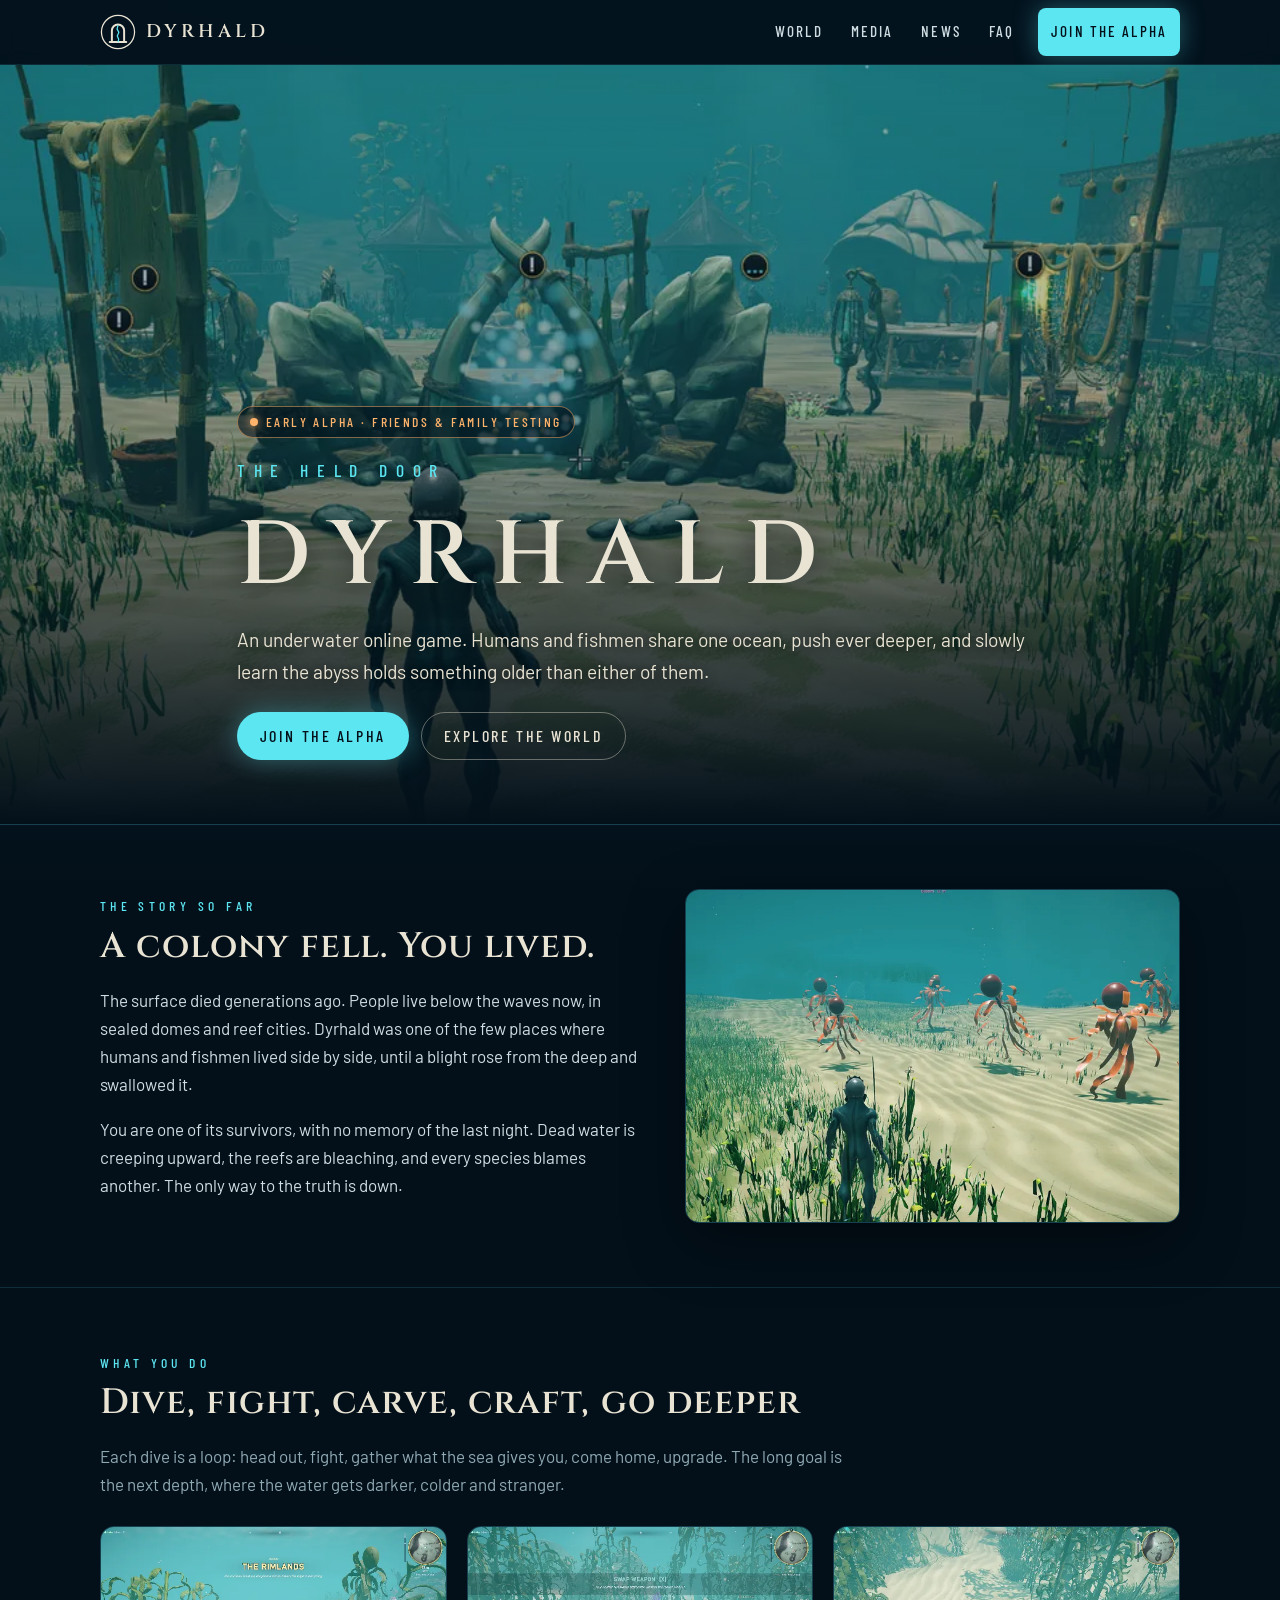
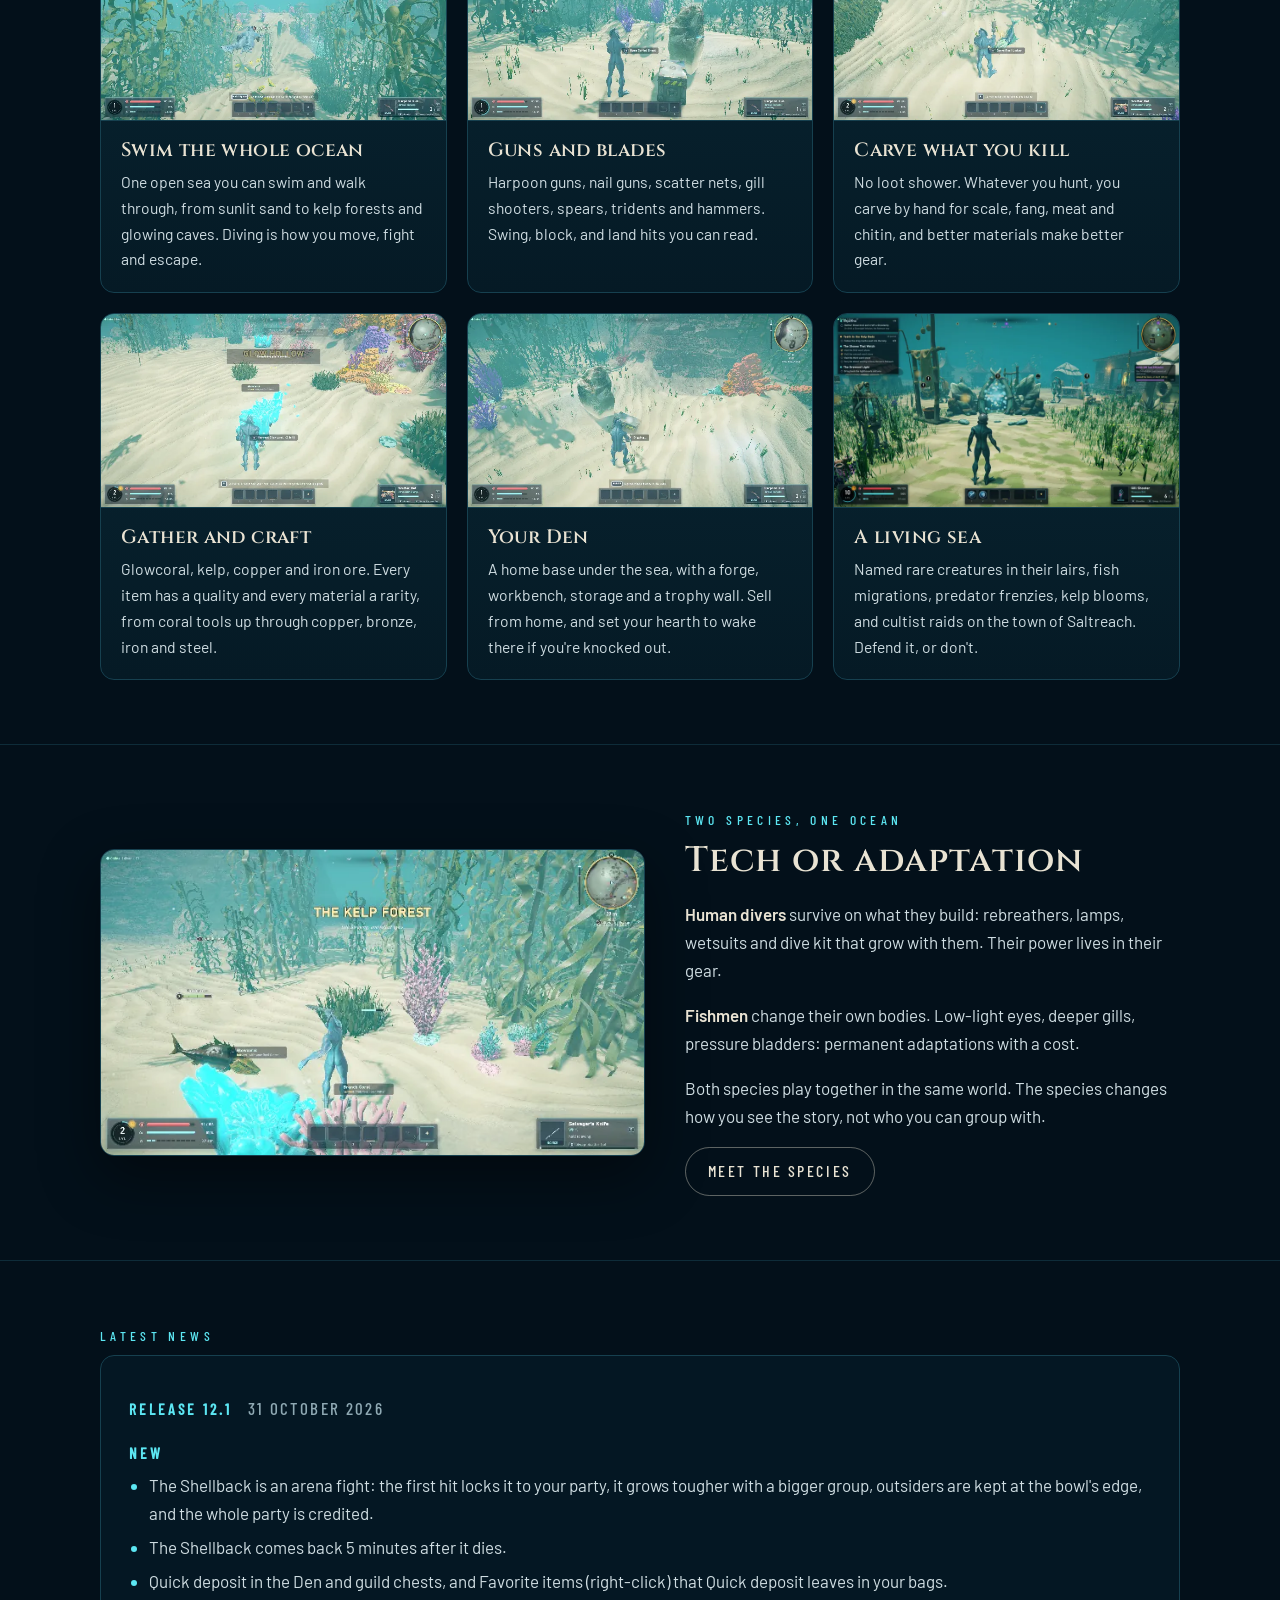
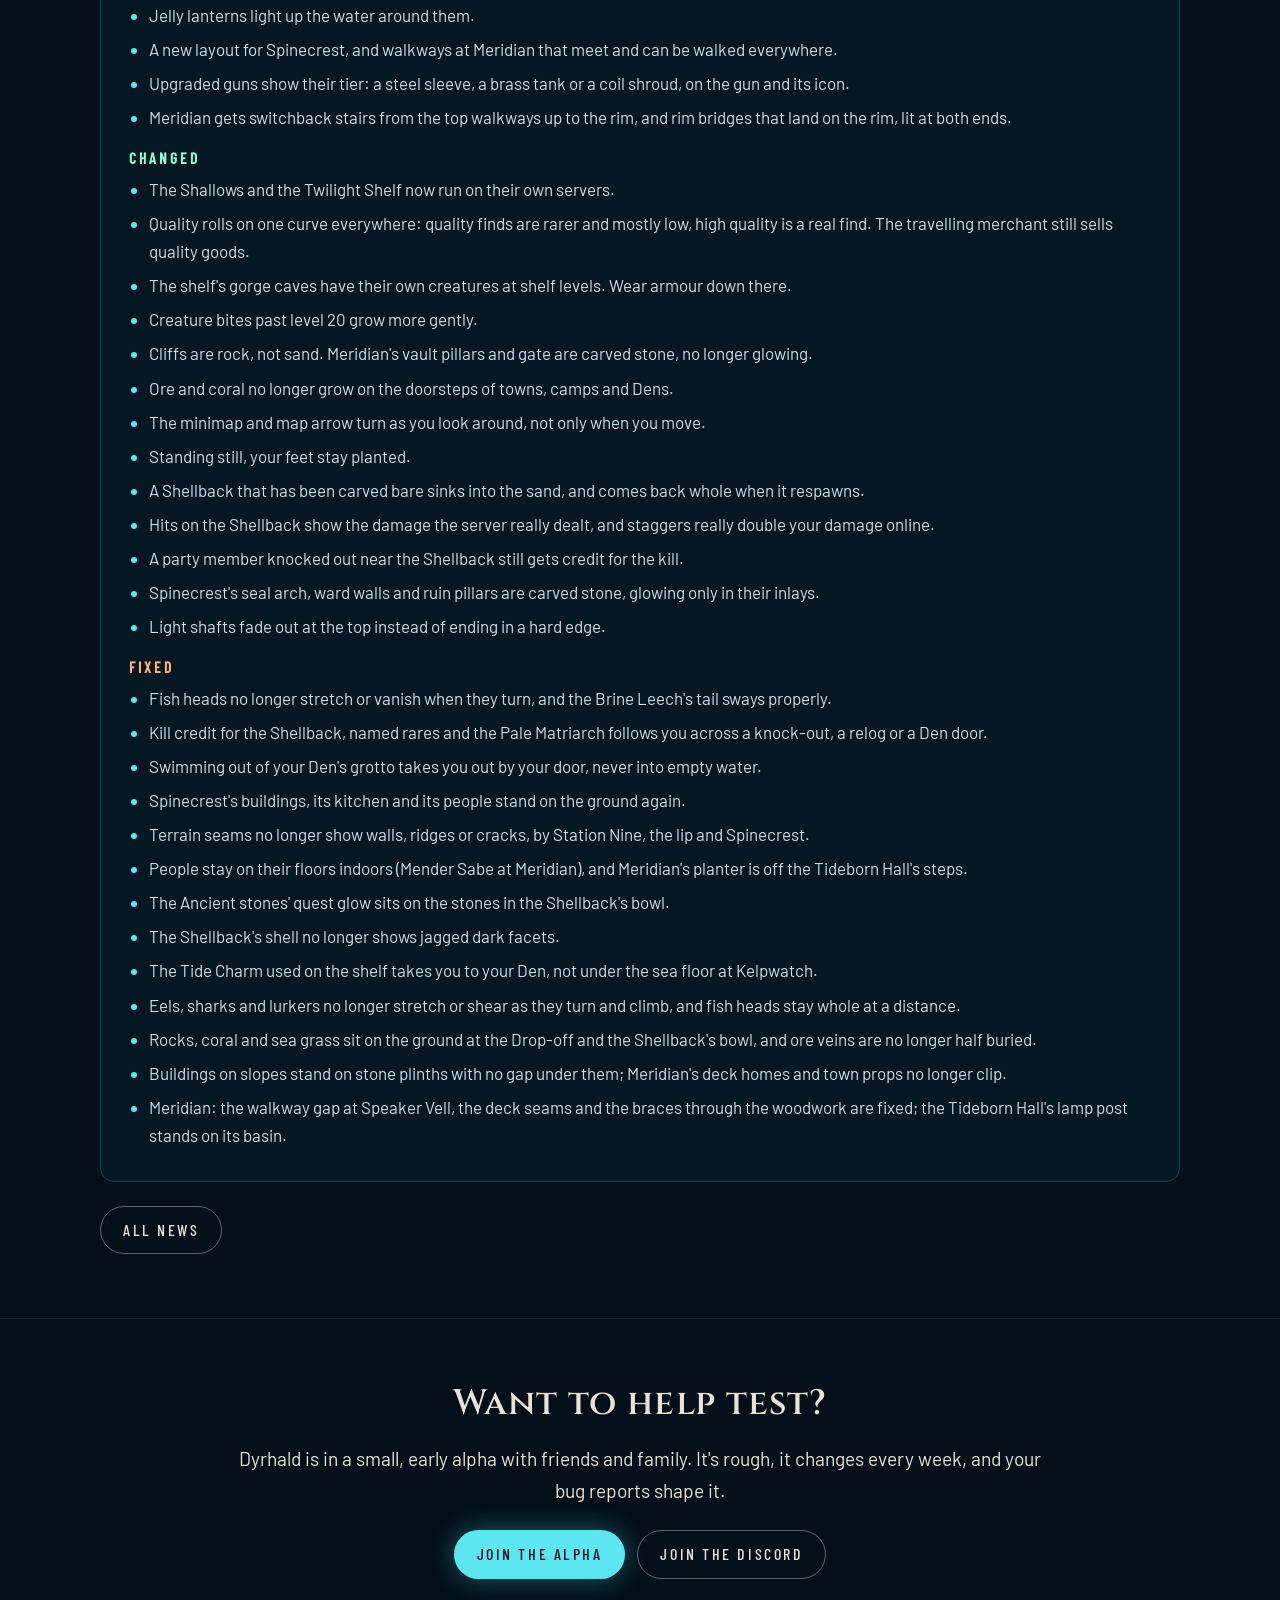
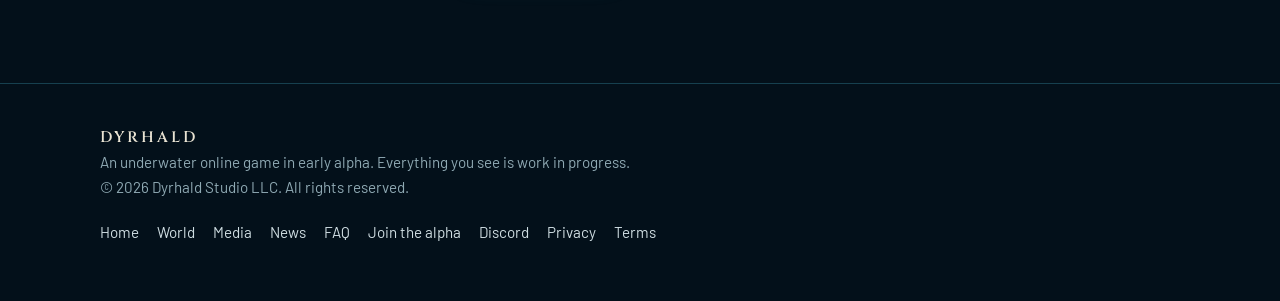
==== index.html @ 65774f7d "Website: Release 12.1 news" ====
<!doctype html>
<html lang="en">
<head>
<meta charset="utf-8">
<meta name="viewport" content="width=device-width, initial-scale=1">
<title>Dyrhald · An underwater online game</title>
<meta name="description" content="Dyrhald is an underwater online game where human divers and fishmen share one ocean and push ever deeper. Now in early alpha.">
<meta name="theme-color" content="#03101a">
<link rel="canonical" href="https://dyrhald.com/">
<meta property="og:url" content="https://dyrhald.com/">
<meta property="og:type" content="website">
<meta property="og:site_name" content="Dyrhald">
<meta name="twitter:card" content="summary_large_image">
<meta property="og:title" content="Dyrhald">
<meta property="og:description" content="Humans and fishmen share one ocean. Dive, fight, carve, craft, and go deeper. Early alpha.">
<meta property="og:image" content="https://dyrhald.com/img/og-image.jpg">
<link rel="icon" href="favicon.svg" type="image/svg+xml">
<link rel="stylesheet" href="css/style.css">
</head>
<body>
<!-- HEADER:START -->
<a class="skip" href="#main">Skip to content</a>
<header class="site-head">
  <div class="wrap">
    <a class="brand" href="index.html" aria-label="Dyrhald home">
      <svg viewBox="0 0 200 200" aria-hidden="true">
        <circle cx="100" cy="100" r="92" fill="none" stroke="#E9E3D3" stroke-width="7"/>
        <path d="M66 156 V92 A34 34 0 0 1 134 92 V156 Z" fill="none" stroke="#E9E3D3" stroke-width="11" stroke-linejoin="round"/>
        <line x1="54" y1="156" x2="146" y2="156" stroke="#E9E3D3" stroke-width="11" stroke-linecap="round"/>
        <polyline points="100,62 95,84 105,102 96,122 104,140 100,156" fill="none" stroke="#5CE6F2" stroke-width="7" stroke-linejoin="round"/>
      </svg>
      <span>DYRHALD</span>
    </a>
    <button class="nav-toggle" aria-controls="nav" aria-expanded="false" aria-label="Menu">
      <svg viewBox="0 0 24 24" fill="none" stroke="currentColor" stroke-width="2" stroke-linecap="round" aria-hidden="true"><path d="M4 7h16M4 12h16M4 17h16"/></svg>
    </button>
    <nav class="nav" id="nav" aria-label="Main">
      <a href="world.html">World</a>
      <a href="media.html">Media</a>
      <a href="news.html">News</a>
      <a href="faq.html">FAQ</a>
      <a class="btn" href="join.html">Join the alpha</a>
    </nav>
  </div>
</header>
<!-- HEADER:END -->

<main id="main">
  <div class="hero">
    <picture>
      <source media="(max-width: 700px)" srcset="img/hero-saltreach-sm.webp">
      <img src="img/hero-saltreach.webp" alt="A fishman diver stands before the glowing portal in the town of Saltreach">
    </picture>
    <div class="wrap">
      <div class="badge">Early alpha · friends &amp; family testing</div>
      <div class="tag">The held door</div>
      <h1>DYRHALD</h1>
      <p class="lead">An underwater online game. Humans and fishmen share one ocean, push ever deeper, and slowly learn the abyss holds something older than either of them.</p>
      <div class="btn-row">
        <a class="btn" href="join.html">Join the alpha</a>
        <a class="btn ghost" href="world.html">Explore the world</a>
      </div>
    </div>
  </div>

  <section>
    <div class="wrap split">
      <div>
        <p class="eyebrow">The story so far</p>
        <h2>A colony fell. You lived.</h2>
        <p>The surface died generations ago. People live below the waves now, in sealed domes and reef cities. Dyrhald was one of the few places where humans and fishmen lived side by side, until a blight rose from the deep and swallowed it.</p>
        <p>You are one of its survivors, with no memory of the last night. Dead water is creeping upward, the reefs are bleaching, and every species blames another. The only way to the truth is down.</p>
      </div>
      <div class="frame">
        <img src="img/bloom-clean-sm.webp" alt="A fishman watches a field of drifting kelp-bloom creatures on the sand" loading="lazy" width="800" height="538">
      </div>
    </div>
  </section>

  <section>
    <div class="wrap">
      <p class="eyebrow">What you do</p>
      <h2>Dive, fight, carve, craft, go deeper</h2>
      <p class="muted" style="max-width: 44em">Each dive is a loop: head out, fight, gather what the sea gives you, come home, upgrade. The long goal is the next depth, where the water gets darker, colder and stranger.</p>
      <div class="grid three" style="margin-top: 28px">
        <article class="card">
          <img src="img/hb-swim.webp" alt="Swimming through a kelp forest" loading="lazy" width="640" height="360">
          <div class="body"><h3>Swim the whole ocean</h3><p>One open sea you can swim and walk through, from sunlit sand to kelp forests and glowing caves. Diving is how you move, fight and escape.</p></div>
        </article>
        <article class="card">
          <img src="img/hb-gun.webp" alt="A diver with a harpoon gun near a salvage chest" loading="lazy" width="640" height="360">
          <div class="body"><h3>Guns and blades</h3><p>Harpoon guns, nail guns, scatter nets, gill shooters, spears, tridents and hammers. Swing, block, and land hits you can read.</p></div>
        </article>
        <article class="card">
          <img src="img/hb-carve.webp" alt="Carving a creature with a knife" loading="lazy" width="640" height="360">
          <div class="body"><h3>Carve what you kill</h3><p>No loot shower. Whatever you hunt, you carve by hand for scale, fang, meat and chitin, and better materials make better gear.</p></div>
        </article>
        <article class="card">
          <img src="img/hb-gather.webp" alt="Gathering glowing coral" loading="lazy" width="640" height="360">
          <div class="body"><h3>Gather and craft</h3><p>Glowcoral, kelp, copper and iron ore. Every item has a quality and every material a rarity, from coral tools up through copper, bronze, iron and steel.</p></div>
        </article>
        <article class="card">
          <img src="img/hb-dig.webp" alt="Digging for buried treasure" loading="lazy" width="640" height="360">
          <div class="body"><h3>Your Den</h3><p>A home base under the sea, with a forge, workbench, storage and a trophy wall. Sell from home, and set your hearth to wake there if you're knocked out.</p></div>
        </article>
        <article class="card">
          <img src="img/shot-saltreach-raid-sm.webp" alt="The town of Saltreach under raid, with quest markers" loading="lazy" width="800" height="450">
          <div class="body"><h3>A living sea</h3><p>Named rare creatures in their lairs, fish migrations, predator frenzies, kelp blooms, and cultist raids on the town of Saltreach. Defend it, or don't.</p></div>
        </article>
      </div>
    </div>
  </section>

  <section>
    <div class="wrap split flip">
      <div>
        <p class="eyebrow">Two species, one ocean</p>
        <h2>Tech or adaptation</h2>
        <p><strong style="color: var(--bone)">Human divers</strong> survive on what they build: rebreathers, lamps, wetsuits and dive kit that grow with them. Their power lives in their gear.</p>
        <p><strong style="color: var(--bone)">Fishmen</strong> change their own bodies. Low-light eyes, deeper gills, pressure bladders: permanent adaptations with a cost.</p>
        <p>Both species play together in the same world. The species changes how you see the story, not who you can group with.</p>
        <a class="btn ghost" href="world.html#species">Meet the species</a>
      </div>
      <div class="frame">
        <img src="img/hb-melee.webp" alt="A fishman with a knife among coral and a swimming eel" loading="lazy" width="640" height="360">
      </div>
    </div>
  </section>

  <section>
    <div class="wrap">
      <p class="eyebrow">Latest news</p>
      <!-- LATEST:START -->
<article class="release" id="release-12-1">
  <header><h3>Release 12.1</h3><time datetime="2026-10-31">31 October 2026</time></header>
  <h3 class="new">New</h3>
  <ul>
    <li>The Shellback is an arena fight: the first hit locks it to your party, it grows tougher with a bigger group, outsiders are kept at the bowl&#x27;s edge, and the whole party is credited.</li>
    <li>The Shellback comes back 5 minutes after it dies.</li>
    <li>Quick deposit in the Den and guild chests, and Favorite items (right-click) that Quick deposit leaves in your bags.</li>
    <li>Jelly lanterns light up the water around them.</li>
    <li>A new layout for Spinecrest, and walkways at Meridian that meet and can be walked everywhere.</li>
    <li>Upgraded guns show their tier: a steel sleeve, a brass tank or a coil shroud, on the gun and its icon.</li>
    <li>Meridian gets switchback stairs from the top walkways up to the rim, and rim bridges that land on the rim, lit at both ends.</li>
  </ul>
  <h3 class="changed">Changed</h3>
  <ul>
    <li>The Shallows and the Twilight Shelf now run on their own servers.</li>
    <li>Quality rolls on one curve everywhere: quality finds are rarer and mostly low, high quality is a real find. The travelling merchant still sells quality goods.</li>
    <li>The shelf&#x27;s gorge caves have their own creatures at shelf levels. Wear armour down there.</li>
    <li>Creature bites past level 20 grow more gently.</li>
    <li>Cliffs are rock, not sand. Meridian&#x27;s vault pillars and gate are carved stone, no longer glowing.</li>
    <li>Ore and coral no longer grow on the doorsteps of towns, camps and Dens.</li>
    <li>The minimap and map arrow turn as you look around, not only when you move.</li>
    <li>Standing still, your feet stay planted.</li>
    <li>A Shellback that has been carved bare sinks into the sand, and comes back whole when it respawns.</li>
    <li>Hits on the Shellback show the damage the server really dealt, and staggers really double your damage online.</li>
    <li>A party member knocked out near the Shellback still gets credit for the kill.</li>
    <li>Spinecrest&#x27;s seal arch, ward walls and ruin pillars are carved stone, glowing only in their inlays.</li>
    <li>Light shafts fade out at the top instead of ending in a hard edge.</li>
  </ul>
  <h3 class="fixed">Fixed</h3>
  <ul>
    <li>Fish heads no longer stretch or vanish when they turn, and the Brine Leech&#x27;s tail sways properly.</li>
    <li>Kill credit for the Shellback, named rares and the Pale Matriarch follows you across a knock-out, a relog or a Den door.</li>
    <li>Swimming out of your Den&#x27;s grotto takes you out by your door, never into empty water.</li>
    <li>Spinecrest&#x27;s buildings, its kitchen and its people stand on the ground again.</li>
    <li>Terrain seams no longer show walls, ridges or cracks, by Station Nine, the lip and Spinecrest.</li>
    <li>People stay on their floors indoors (Mender Sabe at Meridian), and Meridian&#x27;s planter is off the Tideborn Hall&#x27;s steps.</li>
    <li>The Ancient stones&#x27; quest glow sits on the stones in the Shellback&#x27;s bowl.</li>
    <li>The Shellback&#x27;s shell no longer shows jagged dark facets.</li>
    <li>The Tide Charm used on the shelf takes you to your Den, not under the sea floor at Kelpwatch.</li>
    <li>Eels, sharks and lurkers no longer stretch or shear as they turn and climb, and fish heads stay whole at a distance.</li>
    <li>Rocks, coral and sea grass sit on the ground at the Drop-off and the Shellback&#x27;s bowl, and ore veins are no longer half buried.</li>
    <li>Buildings on slopes stand on stone plinths with no gap under them; Meridian&#x27;s deck homes and town props no longer clip.</li>
    <li>Meridian: the walkway gap at Speaker Vell, the deck seams and the braces through the woodwork are fixed; the Tideborn Hall&#x27;s lamp post stands on its basin.</li>
  </ul>
</article>
<!-- LATEST:END -->
      <a class="btn ghost" href="news.html">All news</a>
    </div>
  </section>

  <section>
    <div class="wrap" style="text-align: center">
      <h2>Want to help test?</h2>
      <p class="lead" style="margin: 0 auto 8px">Dyrhald is in a small, early alpha with friends and family. It's rough, it changes every week, and your bug reports shape it.</p>
      <div class="btn-row" style="justify-content: center">
        <a class="btn" href="join.html">Join the alpha</a>
        <a class="btn ghost" data-link="discord" data-soon="Discord coming soon" href="https://discord.gg/HhMNbjZHPn" target="_blank" rel="noopener">Join the Discord</a>
      </div>
    </div>
  </section>
</main>

<!-- FOOTER:START -->
<footer class="site-foot">
  <div class="wrap">
    <div>
      <strong style="font-family: var(--display); letter-spacing: 0.2em; color: var(--bone)">DYRHALD</strong><br>
      An underwater online game in early alpha. Everything you see is work in progress.<br>
      &copy; 2026 Dyrhald Studio LLC. All rights reserved.
    </div>
    <nav aria-label="Footer">
      <a href="index.html">Home</a>
      <a href="world.html">World</a>
      <a href="media.html">Media</a>
      <a href="news.html">News</a>
      <a href="faq.html">FAQ</a>
      <a href="join.html">Join the alpha</a>
      <a data-link="discord" href="https://discord.gg/HhMNbjZHPn" target="_blank" rel="noopener">Discord</a>
      <a href="privacy.html">Privacy</a>
      <a href="privacy.html#terms">Terms</a>
    </nav>
  </div>
</footer>
<script src="js/site.js"></script>
<!-- FOOTER:END -->
</body>
</html>
---- css/style.css ----
/* Dyrhald website - one stylesheet for every page. */

/* Fonts, served from this site (fonts/), not from Google: Barlow, Barlow Condensed and Cinzel, SIL Open Font License (fonts/OFL-*.txt). */
/* Barlow 400, latin-ext */
@font-face {
  font-family: 'Barlow';
  font-style: normal;
  font-weight: 400;
  font-display: swap;
  src: url(../fonts/barlow-400-latin-ext.woff2) format('woff2');
  unicode-range: U+0100-02BA, U+02BD-02C5, U+02C7-02CC, U+02CE-02D7, U+02DD-02FF, U+0304, U+0308, U+0329, U+1D00-1DBF, U+1E00-1E9F, U+1EF2-1EFF, U+2020, U+20A0-20AB, U+20AD-20C4, U+2113, U+2C60-2C7F, U+A720-A7FF;
}
/* Barlow 400, latin */
@font-face {
  font-family: 'Barlow';
  font-style: normal;
  font-weight: 400;
  font-display: swap;
  src: url(../fonts/barlow-400-latin.woff2) format('woff2');
  unicode-range: U+0000-00FF, U+0131, U+0152-0153, U+02BB-02BC, U+02C6, U+02DA, U+02DC, U+0304, U+0308, U+0329, U+2000-206F, U+20AC, U+2122, U+2191, U+2193, U+2212, U+2215, U+FEFF, U+FFFD;
}
/* Barlow 600, latin-ext */
@font-face {
  font-family: 'Barlow';
  font-style: normal;
  font-weight: 600;
  font-display: swap;
  src: url(../fonts/barlow-600-latin-ext.woff2) format('woff2');
  unicode-range: U+0100-02BA, U+02BD-02C5, U+02C7-02CC, U+02CE-02D7, U+02DD-02FF, U+0304, U+0308, U+0329, U+1D00-1DBF, U+1E00-1E9F, U+1EF2-1EFF, U+2020, U+20A0-20AB, U+20AD-20C4, U+2113, U+2C60-2C7F, U+A720-A7FF;
}
/* Barlow 600, latin */
@font-face {
  font-family: 'Barlow';
  font-style: normal;
  font-weight: 600;
  font-display: swap;
  src: url(../fonts/barlow-600-latin.woff2) format('woff2');
  unicode-range: U+0000-00FF, U+0131, U+0152-0153, U+02BB-02BC, U+02C6, U+02DA, U+02DC, U+0304, U+0308, U+0329, U+2000-206F, U+20AC, U+2122, U+2191, U+2193, U+2212, U+2215, U+FEFF, U+FFFD;
}
/* Barlow Condensed 500, latin-ext */
@font-face {
  font-family: 'Barlow Condensed';
  font-style: normal;
  font-weight: 500;
  font-display: swap;
  src: url(../fonts/barlow-condensed-500-latin-ext.woff2) format('woff2');
  unicode-range: U+0100-02BA, U+02BD-02C5, U+02C7-02CC, U+02CE-02D7, U+02DD-02FF, U+0304, U+0308, U+0329, U+1D00-1DBF, U+1E00-1E9F, U+1EF2-1EFF, U+2020, U+20A0-20AB, U+20AD-20C4, U+2113, U+2C60-2C7F, U+A720-A7FF;
}
/* Barlow Condensed 500, latin */
@font-face {
  font-family: 'Barlow Condensed';
  font-style: normal;
  font-weight: 500;
  font-display: swap;
  src: url(../fonts/barlow-condensed-500-latin.woff2) format('woff2');
  unicode-range: U+0000-00FF, U+0131, U+0152-0153, U+02BB-02BC, U+02C6, U+02DA, U+02DC, U+0304, U+0308, U+0329, U+2000-206F, U+20AC, U+2122, U+2191, U+2193, U+2212, U+2215, U+FEFF, U+FFFD;
}
/* Cinzel 500, latin-ext */
@font-face {
  font-family: 'Cinzel';
  font-style: normal;
  font-weight: 500;
  font-display: swap;
  src: url(../fonts/cinzel-500-latin-ext.woff2) format('woff2');
  unicode-range: U+0100-02BA, U+02BD-02C5, U+02C7-02CC, U+02CE-02D7, U+02DD-02FF, U+0304, U+0308, U+0329, U+1D00-1DBF, U+1E00-1E9F, U+1EF2-1EFF, U+2020, U+20A0-20AB, U+20AD-20C4, U+2113, U+2C60-2C7F, U+A720-A7FF;
}
/* Cinzel 500, latin */
@font-face {
  font-family: 'Cinzel';
  font-style: normal;
  font-weight: 500;
  font-display: swap;
  src: url(../fonts/cinzel-500-latin.woff2) format('woff2');
  unicode-range: U+0000-00FF, U+0131, U+0152-0153, U+02BB-02BC, U+02C6, U+02DA, U+02DC, U+0304, U+0308, U+0329, U+2000-206F, U+20AC, U+2122, U+2191, U+2193, U+2212, U+2215, U+FEFF, U+FFFD;
}
/* Cinzel 600, latin-ext */
@font-face {
  font-family: 'Cinzel';
  font-style: normal;
  font-weight: 600;
  font-display: swap;
  src: url(../fonts/cinzel-500-latin-ext.woff2) format('woff2');
  unicode-range: U+0100-02BA, U+02BD-02C5, U+02C7-02CC, U+02CE-02D7, U+02DD-02FF, U+0304, U+0308, U+0329, U+1D00-1DBF, U+1E00-1E9F, U+1EF2-1EFF, U+2020, U+20A0-20AB, U+20AD-20C4, U+2113, U+2C60-2C7F, U+A720-A7FF;
}
/* Cinzel 600, latin */
@font-face {
  font-family: 'Cinzel';
  font-style: normal;
  font-weight: 600;
  font-display: swap;
  src: url(../fonts/cinzel-500-latin.woff2) format('woff2');
  unicode-range: U+0000-00FF, U+0131, U+0152-0153, U+02BB-02BC, U+02C6, U+02DA, U+02DC, U+0304, U+0308, U+0329, U+2000-206F, U+20AC, U+2122, U+2191, U+2193, U+2212, U+2215, U+FEFF, U+FFFD;
}
:root {
  --abyss: #03101a;
  --deep: #061c28;
  --shelf: #0a2a38;
  --line: #16404f;
  --glow: #5ce6f2;
  --bio: #8dffcf;
  --ember: #ffb36b;
  --bone: #e9e3d3;
  --text: #cfdde2;
  --muted: #8fa9b3;
  --radius: 14px;
  --wrap: 1120px;
  --display: "Cinzel", "Times New Roman", serif;
  --label: "Barlow Condensed", "Arial Narrow", sans-serif;
  --body: "Barlow", "Segoe UI", system-ui, sans-serif;
}

* { box-sizing: border-box; }
html { scroll-behavior: smooth; }
body {
  margin: 0;
  background: var(--abyss);
  background-image:
    radial-gradient(1200px 600px at 50% -200px, rgba(92, 230, 242, 0.10), transparent 70%),
    linear-gradient(180deg, #072533 0, var(--abyss) 900px);
  background-repeat: no-repeat;
  color: var(--text);
  font: 17px/1.65 var(--body);
  -webkit-font-smoothing: antialiased;
}
img { max-width: 100%; height: auto; display: block; }
a { color: var(--glow); text-underline-offset: 3px; }
a:hover { color: var(--bone); }
h1, h2, h3 { font-family: var(--display); color: var(--bone); font-weight: 600; line-height: 1.2; margin: 0 0 0.5em; }
h1 { font-size: clamp(2rem, 5vw, 3.4rem); letter-spacing: 0.04em; }
h2 { font-size: clamp(1.5rem, 3.2vw, 2.2rem); letter-spacing: 0.03em; }
h3 { font-size: 1.2rem; letter-spacing: 0.02em; }
p { margin: 0 0 1em; }
.wrap { max-width: var(--wrap); margin: 0 auto; padding: 0 20px; }
.eyebrow {
  font-family: var(--label); text-transform: uppercase; letter-spacing: 0.32em;
  font-size: 0.85rem; color: var(--glow); margin: 0 0 0.6em;
}
code { font-family: Consolas, "Courier New", monospace; font-size: 0.92em; color: var(--bone); background: rgba(92, 230, 242, 0.1); padding: 1px 6px; border-radius: 5px; }
.lead { font-size: 1.2rem; color: var(--bone); max-width: 42em; }
.muted { color: var(--muted); }
.skip { position: absolute; left: -999px; }
.skip:focus { left: 12px; top: 12px; z-index: 99; background: var(--bone); color: var(--abyss); padding: 8px 12px; }

/* Header and nav */
.site-head {
  position: sticky; top: 0; z-index: 50;
  background: rgba(3, 16, 26, 0.86);
  backdrop-filter: blur(10px); -webkit-backdrop-filter: blur(10px);
  border-bottom: 1px solid rgba(92, 230, 242, 0.12);
}
.site-head .wrap { display: flex; align-items: center; gap: 20px; min-height: 64px; }
.brand { display: flex; align-items: center; gap: 10px; text-decoration: none; color: var(--bone); }
.brand svg { width: 36px; height: 36px; flex: none; }
.brand span { font-family: var(--display); font-weight: 600; letter-spacing: 0.22em; font-size: 1.15rem; }
.nav { margin-left: auto; display: flex; align-items: center; gap: 4px; }
.nav a {
  font-family: var(--label); text-transform: uppercase; letter-spacing: 0.14em; font-size: 0.95rem;
  color: var(--text); text-decoration: none; padding: 10px 12px; border-radius: 8px;
}
.nav a:hover, .nav a[aria-current="page"] { color: var(--glow); }
.nav a.btn { margin-left: 8px; color: var(--abyss); }
.nav-toggle {
  display: none; margin-left: auto; background: none; border: 1px solid var(--line); color: var(--bone);
  width: 44px; height: 44px; border-radius: 10px; cursor: pointer;
}
.nav-toggle svg { width: 22px; height: 22px; }
@media (max-width: 820px) {
  .nav-toggle { display: inline-flex; align-items: center; justify-content: center; }
  .nav {
    display: none; position: absolute; left: 0; right: 0; top: 64px; flex-direction: column; align-items: stretch;
    background: var(--abyss); border-bottom: 1px solid var(--line); padding: 8px 20px 18px;
  }
  .nav.open { display: flex; }
  .nav a { padding: 12px 4px; font-size: 1.05rem; }
  .nav a.btn { margin: 8px 0 0; text-align: center; }
}

/* Buttons */
.btn {
  display: inline-flex; align-items: center; justify-content: center; gap: 8px;
  min-height: 46px; padding: 10px 22px; border-radius: 999px; border: 1px solid transparent;
  font-family: var(--label); font-weight: 500; text-transform: uppercase; letter-spacing: 0.16em; font-size: 1rem;
  text-decoration: none; cursor: pointer;
  background: var(--glow); color: var(--abyss);
  box-shadow: 0 0 24px rgba(92, 230, 242, 0.35);
}
.btn:hover { background: var(--bone); color: var(--abyss); }
.btn.ghost { background: transparent; color: var(--bone); border-color: rgba(233, 227, 211, 0.4); box-shadow: none; }
.btn.ghost:hover { border-color: var(--glow); color: var(--glow); }
.btn.disabled { background: var(--shelf); color: var(--muted); box-shadow: none; cursor: default; border-color: var(--line); }
.btn-row { display: flex; flex-wrap: wrap; gap: 12px; margin-top: 24px; }

/* Hero */
.hero {
  position: relative; min-height: min(88vh, 760px); display: flex; align-items: flex-end;
  overflow: hidden; border-bottom: 1px solid var(--line);
}
.hero picture, .hero picture img { position: absolute; inset: 0; width: 100%; height: 100%; object-fit: cover; }
.hero::after {
  content: ""; position: absolute; inset: 0;
  background: linear-gradient(180deg, rgba(3, 16, 26, 0.15) 0%, rgba(3, 16, 26, 0.35) 45%, var(--abyss) 100%);
}
.hero .wrap { position: relative; z-index: 1; padding-bottom: 64px; padding-top: 120px; }
.hero h1 { font-size: clamp(2.6rem, 9vw, 5.6rem); letter-spacing: 0.22em; margin-bottom: 0.15em; text-shadow: 0 2px 30px rgba(0, 0, 0, 0.6); }
.hero .tag {
  font-family: var(--label); text-transform: uppercase; letter-spacing: 0.5em; color: var(--glow);
  font-size: clamp(0.85rem, 2.2vw, 1.1rem); margin-bottom: 18px;
}
.hero .lead { text-shadow: 0 1px 12px rgba(0, 0, 0, 0.7); }
.page-hero { padding: 72px 0 36px; }
.page-hero .lead { color: var(--text); }

/* Alpha badge */
.badge {
  display: inline-flex; align-items: center; gap: 8px; font-family: var(--label); text-transform: uppercase;
  letter-spacing: 0.18em; font-size: 0.85rem; color: var(--ember);
  border: 1px solid rgba(255, 179, 107, 0.5); border-radius: 999px; padding: 4px 12px; margin-bottom: 18px;
  background: rgba(3, 16, 26, 0.6);
}
.badge::before { content: ""; width: 8px; height: 8px; border-radius: 50%; background: var(--ember); box-shadow: 0 0 10px var(--ember); }

/* Sections and grids */
section { padding: 64px 0; }
section + section { border-top: 1px solid rgba(22, 64, 79, 0.6); }
.grid { display: grid; gap: 20px; }
.grid.two { grid-template-columns: repeat(auto-fit, minmax(300px, 1fr)); }
.grid.three { grid-template-columns: repeat(auto-fit, minmax(260px, 1fr)); }
.grid.four { grid-template-columns: repeat(auto-fit, minmax(200px, 1fr)); }
.card {
  background: linear-gradient(180deg, rgba(10, 42, 56, 0.85), rgba(6, 28, 40, 0.85));
  border: 1px solid var(--line); border-radius: var(--radius); overflow: hidden;
}
.card .body { padding: 18px 20px 20px; }
.card h3 { margin-bottom: 0.35em; }
.card p { margin: 0; color: var(--text); font-size: 0.98rem; }
.card img { width: 100%; aspect-ratio: 16 / 9; object-fit: cover; border-bottom: 1px solid var(--line); }
.card.crit img { aspect-ratio: 4 / 3; }
.card .placeholder {
  aspect-ratio: 16 / 9; display: grid; place-items: center; border-bottom: 1px solid var(--line); padding: 20px; text-align: center;
  background: radial-gradient(circle at 50% 60%, rgba(92, 230, 242, 0.18), transparent 60%), var(--deep);
  font-family: var(--label); text-transform: uppercase; letter-spacing: 0.18em; color: var(--muted);
}
.split { display: grid; grid-template-columns: 1.1fr 1fr; gap: 40px; align-items: center; }
.split.flip > :first-child { order: 2; }
@media (max-width: 820px) { .split { grid-template-columns: 1fr; gap: 24px; } .split.flip > :first-child { order: 0; } }
.frame { border-radius: var(--radius); overflow: hidden; border: 1px solid var(--line); box-shadow: 0 20px 60px rgba(0, 0, 0, 0.45); }
.glowline { height: 1px; background: linear-gradient(90deg, transparent, var(--glow), transparent); opacity: 0.5; margin: 0; border: 0; }

/* Depth bands */
.depths { display: grid; gap: 10px; counter-reset: band; }
.band {
  display: grid; grid-template-columns: 150px 1fr; gap: 18px; align-items: baseline;
  padding: 16px 20px; border-radius: 12px; border: 1px solid var(--line);
}
.band b { font-family: var(--label); letter-spacing: 0.14em; text-transform: uppercase; color: var(--glow); font-weight: 500; }
.band small { display: block; color: var(--muted); font-family: var(--label); letter-spacing: 0.1em; }
.band:nth-child(1) { background: rgba(28, 110, 128, 0.35); }
.band:nth-child(2) { background: rgba(16, 72, 92, 0.4); }
.band:nth-child(3) { background: rgba(9, 44, 62, 0.5); }
.band:nth-child(4) { background: rgba(5, 26, 40, 0.6); }
.band:nth-child(5) { background: rgba(3, 14, 24, 0.8); }
.band:nth-child(6) { background: #01070c; border-style: dashed; }
.band .here { color: var(--ember); font-family: var(--label); letter-spacing: 0.12em; text-transform: uppercase; font-size: 0.85rem; margin-left: 6px; }
@media (max-width: 560px) { .band { grid-template-columns: 1fr; gap: 4px; } }

/* Species compare table */
.compare { width: 100%; border-collapse: collapse; font-size: 0.98rem; }
.compare th, .compare td { padding: 12px 14px; border-bottom: 1px solid var(--line); text-align: left; vertical-align: top; }
.compare th { font-family: var(--label); text-transform: uppercase; letter-spacing: 0.14em; color: var(--glow); font-weight: 500; }
.table-box { overflow-x: auto; border: 1px solid var(--line); border-radius: var(--radius); background: rgba(6, 28, 40, 0.6); }

/* Media gallery */
.gallery { display: grid; gap: 14px; grid-template-columns: repeat(auto-fill, minmax(280px, 1fr)); }
.gallery a { display: block; border-radius: 12px; overflow: hidden; border: 1px solid var(--line); position: relative; }
.gallery img { width: 100%; aspect-ratio: 16 / 9; object-fit: cover; transition: transform 0.4s ease; }
.gallery a:hover img { transform: scale(1.04); }
.gallery figcaption {
  position: absolute; left: 0; right: 0; bottom: 0; padding: 22px 12px 8px; font-size: 0.9rem; color: var(--bone);
  background: linear-gradient(180deg, transparent, rgba(3, 16, 26, 0.9));
}
.lightbox {
  position: fixed; inset: 0; z-index: 100; background: rgba(1, 6, 10, 0.94); display: none;
  align-items: center; justify-content: center; padding: 20px; flex-direction: column; gap: 12px;
}
.lightbox.open { display: flex; }
.lightbox img { max-height: 82vh; border-radius: 10px; }
.lightbox p { color: var(--bone); margin: 0; text-align: center; }
.lightbox button {
  position: absolute; top: 14px; right: 14px; width: 46px; height: 46px; border-radius: 50%;
  border: 1px solid var(--line); background: var(--deep); color: var(--bone); font-size: 1.4rem; cursor: pointer;
}

/* News */
.release { border: 1px solid var(--line); border-radius: var(--radius); background: rgba(6, 28, 40, 0.7); padding: 26px 28px; margin-bottom: 24px; }
.release header { display: flex; flex-wrap: wrap; align-items: baseline; gap: 6px 16px; margin-bottom: 8px; }
.release h2 { margin: 0; }
.release time { font-family: var(--label); letter-spacing: 0.14em; text-transform: uppercase; color: var(--muted); }
.release h3 { font-family: var(--label); text-transform: uppercase; letter-spacing: 0.2em; font-size: 0.95rem; color: var(--glow); margin: 18px 0 8px; }
.release h3.changed { color: var(--bio); }
.release h3.fixed { color: var(--ember); }
.release ul { margin: 0; padding-left: 1.2em; }
.release li { margin: 0 0 6px; }
.release li::marker { color: var(--glow); }
@media (max-width: 560px) { .release { padding: 20px 18px; } }

/* Privacy and terms */
.legal h2 { margin-top: 40px; }
.legal h3 { margin: 24px 0 6px; font-size: 1.1rem; }
.legal li { margin-bottom: 6px; }
mark { background: rgba(255, 179, 107, 0.22); color: var(--bone); padding: 0 4px; border-radius: 4px; }

/* FAQ */
.faq details { border: 1px solid var(--line); border-radius: 12px; background: rgba(6, 28, 40, 0.7); margin-bottom: 12px; }
.faq summary {
  cursor: pointer; padding: 16px 20px; font-weight: 600; color: var(--bone); list-style: none;
  display: flex; justify-content: space-between; gap: 16px; min-height: 44px;
}
.faq summary::-webkit-details-marker { display: none; }
.faq summary::after { content: "+"; color: var(--glow); font-size: 1.3rem; line-height: 1; }
.faq details[open] summary::after { content: "\2212"; }
.faq details > div { padding: 0 20px 16px; }

/* Steps on the join page */
.steps { counter-reset: step; display: grid; gap: 14px; padding: 0; list-style: none; }
.steps li {
  counter-increment: step; position: relative; padding: 18px 20px 18px 70px;
  border: 1px solid var(--line); border-radius: 12px; background: rgba(6, 28, 40, 0.7);
}
.steps li::before {
  content: counter(step); position: absolute; left: 18px; top: 16px; width: 36px; height: 36px; border-radius: 50%;
  display: grid; place-items: center; font-family: var(--display); color: var(--abyss); background: var(--glow);
  box-shadow: 0 0 16px rgba(92, 230, 242, 0.5);
}
.steps .shot { width: 100%; margin-top: 12px; border-radius: 10px; border: 1px solid var(--line); }
.note {
  border: 1px solid rgba(255, 179, 107, 0.45); background: rgba(255, 179, 107, 0.07); border-radius: 12px;
  padding: 16px 20px; color: var(--bone);
}

/* Footer */
.site-foot { border-top: 1px solid var(--line); padding: 40px 0 56px; margin-top: 40px; color: var(--muted); font-size: 0.95rem; }
.site-foot .wrap { display: flex; flex-wrap: wrap; gap: 20px 40px; justify-content: space-between; }
.site-foot nav { display: flex; flex-wrap: wrap; gap: 6px 18px; }
.site-foot a { color: var(--text); text-decoration: none; }
.site-foot a:hover { color: var(--glow); }

/* Drifting motes, subtle; off for people who ask for less motion */
.motes { position: fixed; inset: 0; pointer-events: none; z-index: 0; overflow: hidden; }
.motes i {
  position: absolute; bottom: -10px; width: 3px; height: 3px; border-radius: 50%;
  background: var(--bio); box-shadow: 0 0 8px var(--bio); opacity: 0; animation: rise linear infinite;
}
@keyframes rise { 0% { transform: translateY(0); opacity: 0; } 10% { opacity: 0.6; } 90% { opacity: 0.4; } 100% { transform: translateY(-105vh); opacity: 0; } }
@media (prefers-reduced-motion: reduce) { .motes { display: none; } html { scroll-behavior: auto; } .gallery img { transition: none; } }
main, .site-foot { position: relative; z-index: 1; }
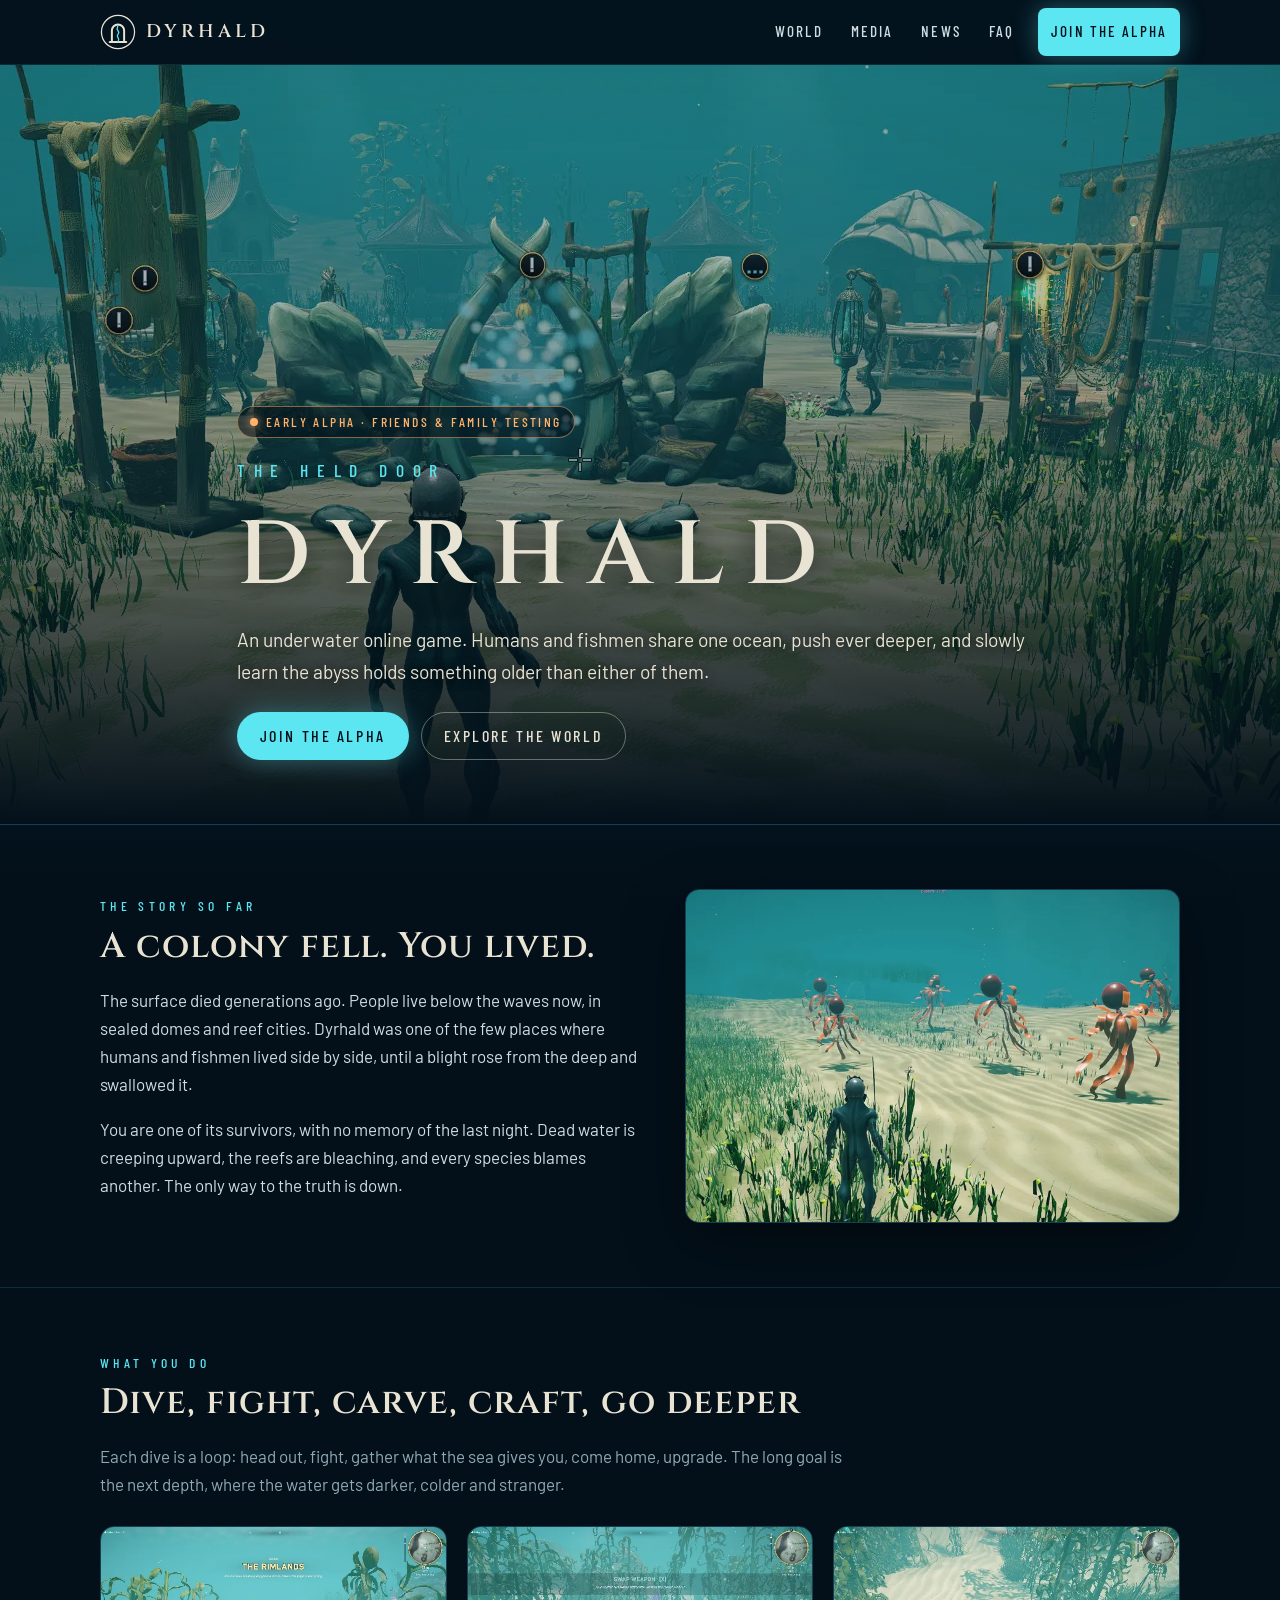
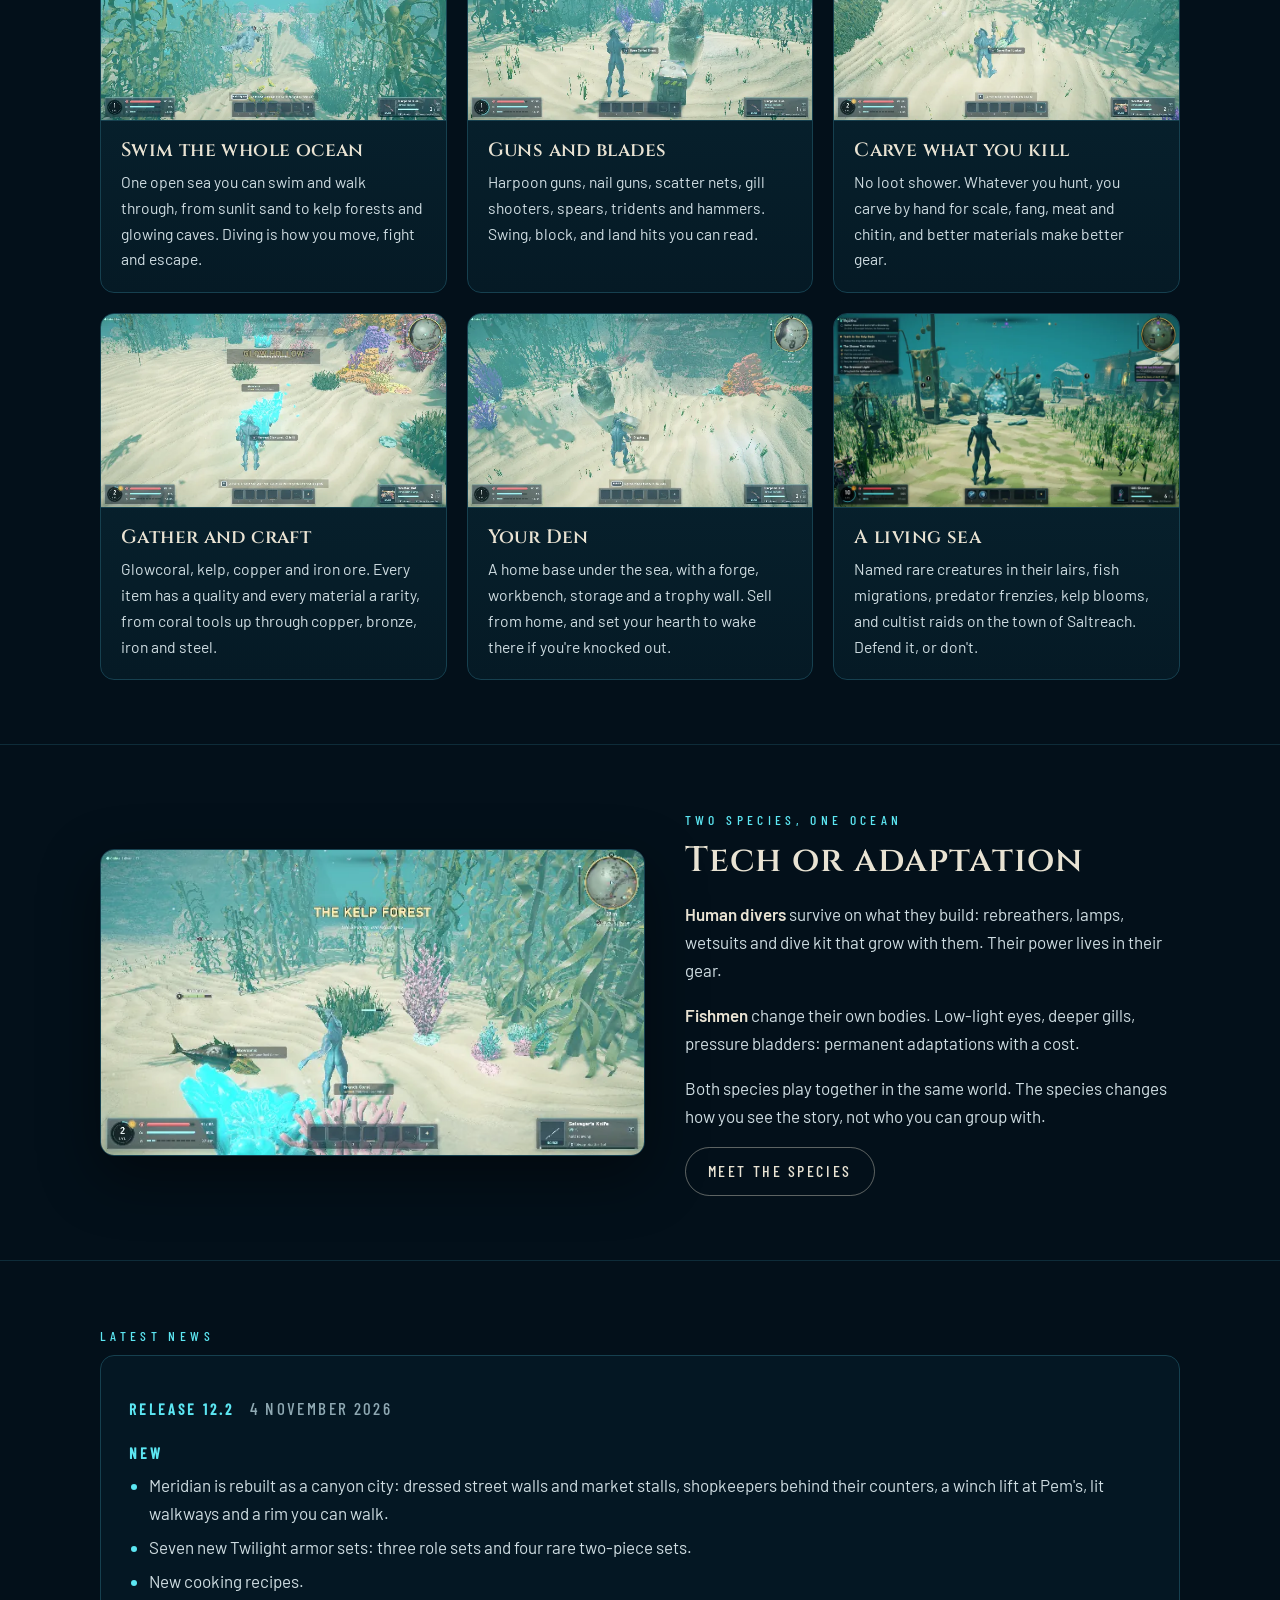
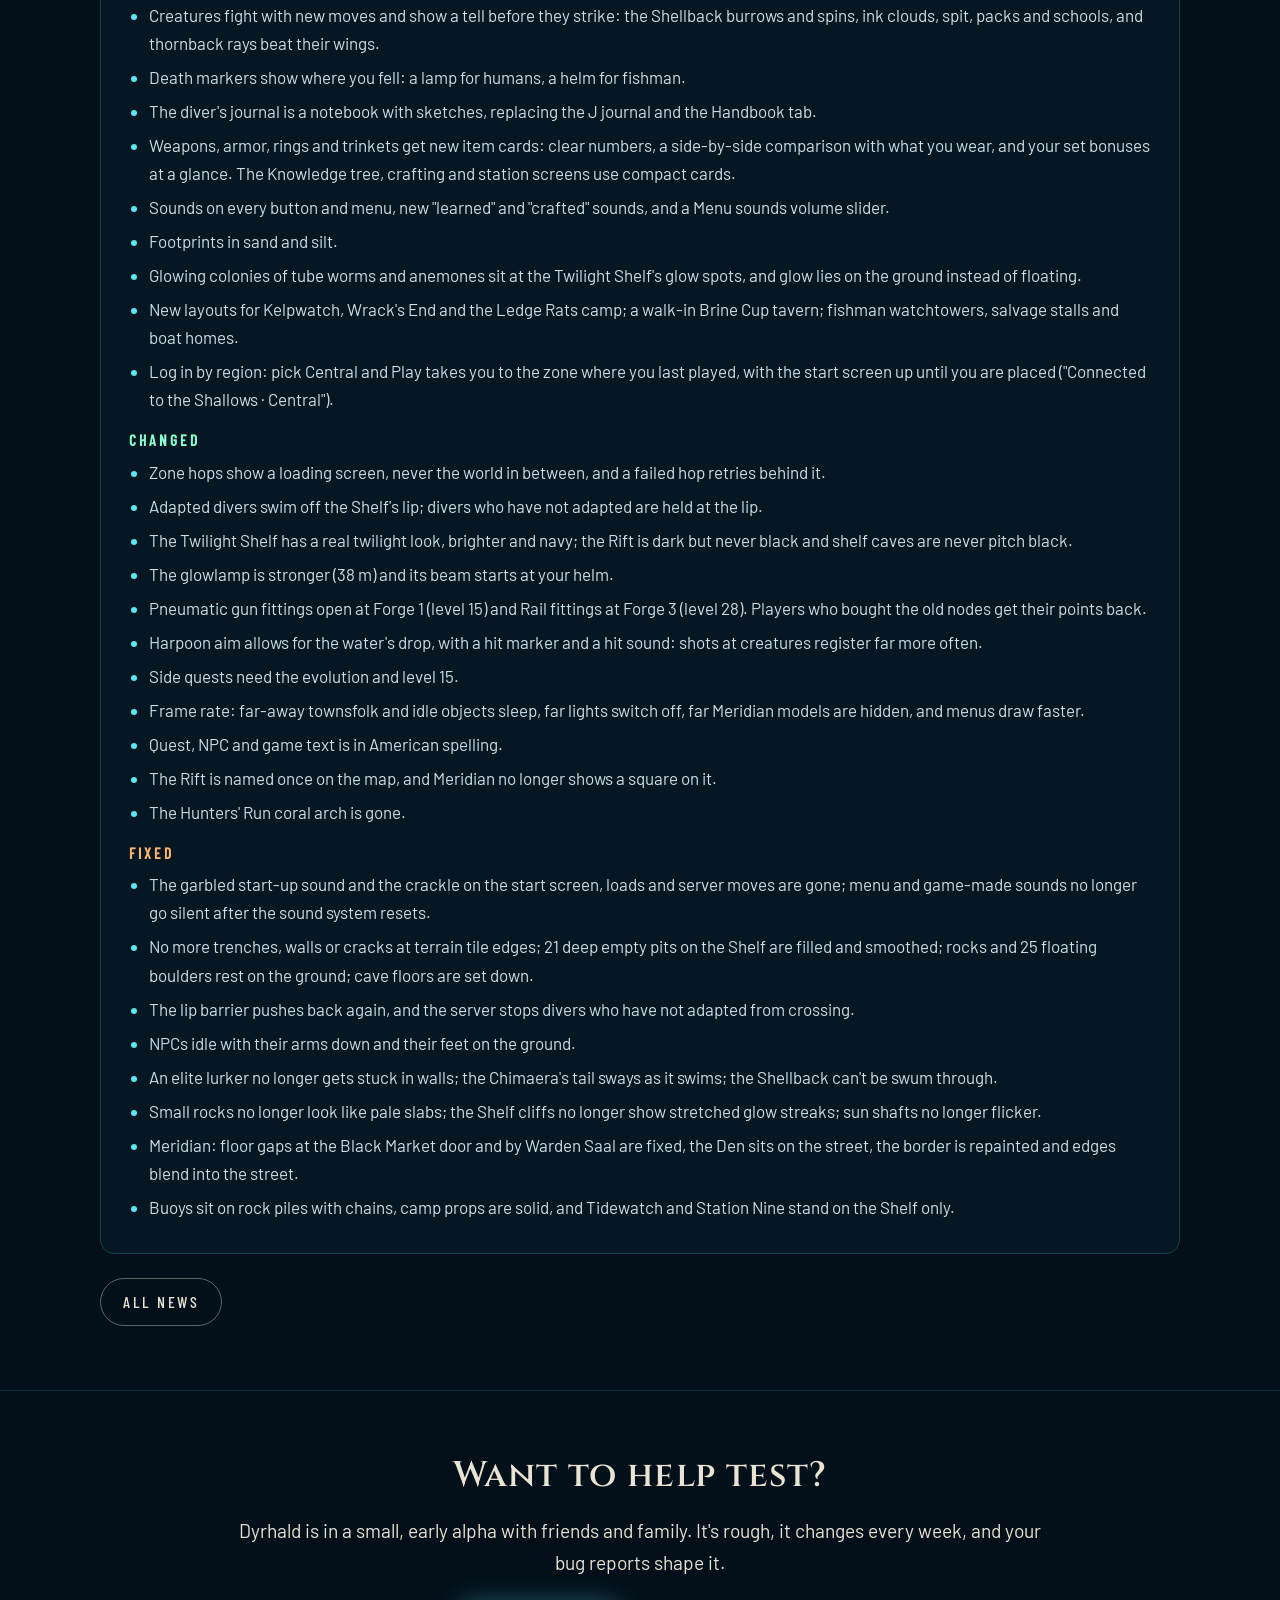
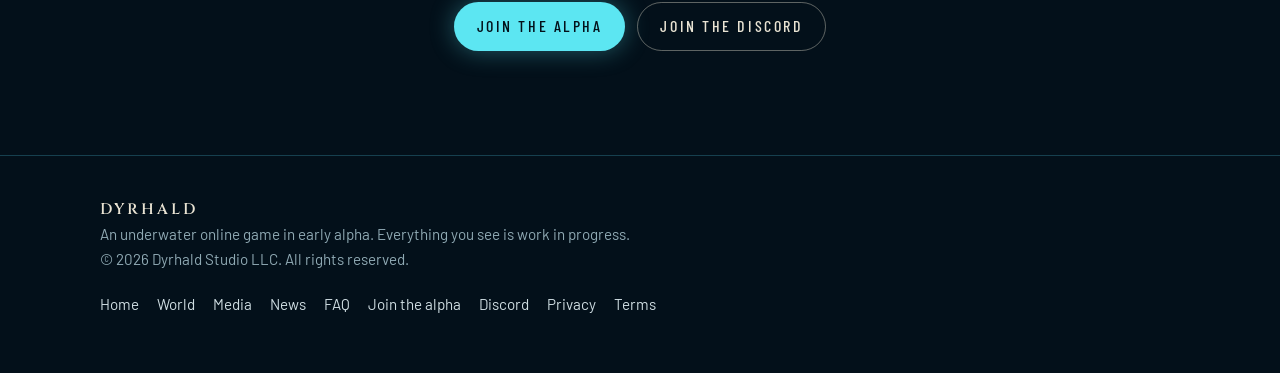
==== commit 5654013f: "Website: Release 12.2 news" ====
--- a/index.html
+++ b/index.html
@@ -131,49 +131,47 @@
     <div class="wrap">
       <p class="eyebrow">Latest news</p>
       <!-- LATEST:START -->
-<article class="release" id="release-12-1">
-  <header><h3>Release 12.1</h3><time datetime="2026-10-31">31 October 2026</time></header>
+<article class="release" id="release-12-2">
+  <header><h3>Release 12.2</h3><time datetime="2026-11-04">4 November 2026</time></header>
   <h3 class="new">New</h3>
   <ul>
-    <li>The Shellback is an arena fight: the first hit locks it to your party, it grows tougher with a bigger group, outsiders are kept at the bowl&#x27;s edge, and the whole party is credited.</li>
-    <li>The Shellback comes back 5 minutes after it dies.</li>
-    <li>Quick deposit in the Den and guild chests, and Favorite items (right-click) that Quick deposit leaves in your bags.</li>
-    <li>Jelly lanterns light up the water around them.</li>
-    <li>A new layout for Spinecrest, and walkways at Meridian that meet and can be walked everywhere.</li>
-    <li>Upgraded guns show their tier: a steel sleeve, a brass tank or a coil shroud, on the gun and its icon.</li>
-    <li>Meridian gets switchback stairs from the top walkways up to the rim, and rim bridges that land on the rim, lit at both ends.</li>
+    <li>Meridian is rebuilt as a canyon city: dressed street walls and market stalls, shopkeepers behind their counters, a winch lift at Pem&#x27;s, lit walkways and a rim you can walk.</li>
+    <li>Seven new Twilight armor sets: three role sets and four rare two-piece sets.</li>
+    <li>New cooking recipes.</li>
+    <li>Creatures fight with new moves and show a tell before they strike: the Shellback burrows and spins, ink clouds, spit, packs and schools, and thornback rays beat their wings.</li>
+    <li>Death markers show where you fell: a lamp for humans, a helm for fishman.</li>
+    <li>The diver&#x27;s journal is a notebook with sketches, replacing the J journal and the Handbook tab.</li>
+    <li>Weapons, armor, rings and trinkets get new item cards: clear numbers, a side-by-side comparison with what you wear, and your set bonuses at a glance. The Knowledge tree, crafting and station screens use compact cards.</li>
+    <li>Sounds on every button and menu, new &quot;learned&quot; and &quot;crafted&quot; sounds, and a Menu sounds volume slider.</li>
+    <li>Footprints in sand and silt.</li>
+    <li>Glowing colonies of tube worms and anemones sit at the Twilight Shelf&#x27;s glow spots, and glow lies on the ground instead of floating.</li>
+    <li>New layouts for Kelpwatch, Wrack&#x27;s End and the Ledge Rats camp; a walk-in Brine Cup tavern; fishman watchtowers, salvage stalls and boat homes.</li>
+    <li>Log in by region: pick Central and Play takes you to the zone where you last played, with the start screen up until you are placed (&quot;Connected to the Shallows · Central&quot;).</li>
   </ul>
   <h3 class="changed">Changed</h3>
   <ul>
-    <li>The Shallows and the Twilight Shelf now run on their own servers.</li>
-    <li>Quality rolls on one curve everywhere: quality finds are rarer and mostly low, high quality is a real find. The travelling merchant still sells quality goods.</li>
-    <li>The shelf&#x27;s gorge caves have their own creatures at shelf levels. Wear armour down there.</li>
-    <li>Creature bites past level 20 grow more gently.</li>
-    <li>Cliffs are rock, not sand. Meridian&#x27;s vault pillars and gate are carved stone, no longer glowing.</li>
-    <li>Ore and coral no longer grow on the doorsteps of towns, camps and Dens.</li>
-    <li>The minimap and map arrow turn as you look around, not only when you move.</li>
-    <li>Standing still, your feet stay planted.</li>
-    <li>A Shellback that has been carved bare sinks into the sand, and comes back whole when it respawns.</li>
-    <li>Hits on the Shellback show the damage the server really dealt, and staggers really double your damage online.</li>
-    <li>A party member knocked out near the Shellback still gets credit for the kill.</li>
-    <li>Spinecrest&#x27;s seal arch, ward walls and ruin pillars are carved stone, glowing only in their inlays.</li>
-    <li>Light shafts fade out at the top instead of ending in a hard edge.</li>
+    <li>Zone hops show a loading screen, never the world in between, and a failed hop retries behind it.</li>
+    <li>Adapted divers swim off the Shelf&#x27;s lip; divers who have not adapted are held at the lip.</li>
+    <li>The Twilight Shelf has a real twilight look, brighter and navy; the Rift is dark but never black and shelf caves are never pitch black.</li>
+    <li>The glowlamp is stronger (38 m) and its beam starts at your helm.</li>
+    <li>Pneumatic gun fittings open at Forge 1 (level 15) and Rail fittings at Forge 3 (level 28). Players who bought the old nodes get their points back.</li>
+    <li>Harpoon aim allows for the water&#x27;s drop, with a hit marker and a hit sound: shots at creatures register far more often.</li>
+    <li>Side quests need the evolution and level 15.</li>
+    <li>Frame rate: far-away townsfolk and idle objects sleep, far lights switch off, far Meridian models are hidden, and menus draw faster.</li>
+    <li>Quest, NPC and game text is in American spelling.</li>
+    <li>The Rift is named once on the map, and Meridian no longer shows a square on it.</li>
+    <li>The Hunters&#x27; Run coral arch is gone.</li>
   </ul>
   <h3 class="fixed">Fixed</h3>
   <ul>
-    <li>Fish heads no longer stretch or vanish when they turn, and the Brine Leech&#x27;s tail sways properly.</li>
-    <li>Kill credit for the Shellback, named rares and the Pale Matriarch follows you across a knock-out, a relog or a Den door.</li>
-    <li>Swimming out of your Den&#x27;s grotto takes you out by your door, never into empty water.</li>
-    <li>Spinecrest&#x27;s buildings, its kitchen and its people stand on the ground again.</li>
-    <li>Terrain seams no longer show walls, ridges or cracks, by Station Nine, the lip and Spinecrest.</li>
-    <li>People stay on their floors indoors (Mender Sabe at Meridian), and Meridian&#x27;s planter is off the Tideborn Hall&#x27;s steps.</li>
-    <li>The Ancient stones&#x27; quest glow sits on the stones in the Shellback&#x27;s bowl.</li>
-    <li>The Shellback&#x27;s shell no longer shows jagged dark facets.</li>
-    <li>The Tide Charm used on the shelf takes you to your Den, not under the sea floor at Kelpwatch.</li>
-    <li>Eels, sharks and lurkers no longer stretch or shear as they turn and climb, and fish heads stay whole at a distance.</li>
-    <li>Rocks, coral and sea grass sit on the ground at the Drop-off and the Shellback&#x27;s bowl, and ore veins are no longer half buried.</li>
-    <li>Buildings on slopes stand on stone plinths with no gap under them; Meridian&#x27;s deck homes and town props no longer clip.</li>
-    <li>Meridian: the walkway gap at Speaker Vell, the deck seams and the braces through the woodwork are fixed; the Tideborn Hall&#x27;s lamp post stands on its basin.</li>
+    <li>The garbled start-up sound and the crackle on the start screen, loads and server moves are gone; menu and game-made sounds no longer go silent after the sound system resets.</li>
+    <li>No more trenches, walls or cracks at terrain tile edges; 21 deep empty pits on the Shelf are filled and smoothed; rocks and 25 floating boulders rest on the ground; cave floors are set down.</li>
+    <li>The lip barrier pushes back again, and the server stops divers who have not adapted from crossing.</li>
+    <li>NPCs idle with their arms down and their feet on the ground.</li>
+    <li>An elite lurker no longer gets stuck in walls; the Chimaera&#x27;s tail sways as it swims; the Shellback can&#x27;t be swum through.</li>
+    <li>Small rocks no longer look like pale slabs; the Shelf cliffs no longer show stretched glow streaks; sun shafts no longer flicker.</li>
+    <li>Meridian: floor gaps at the Black Market door and by Warden Saal are fixed, the Den sits on the street, the border is repainted and edges blend into the street.</li>
+    <li>Buoys sit on rock piles with chains, camp props are solid, and Tidewatch and Station Nine stand on the Shelf only.</li>
   </ul>
 </article>
 <!-- LATEST:END -->
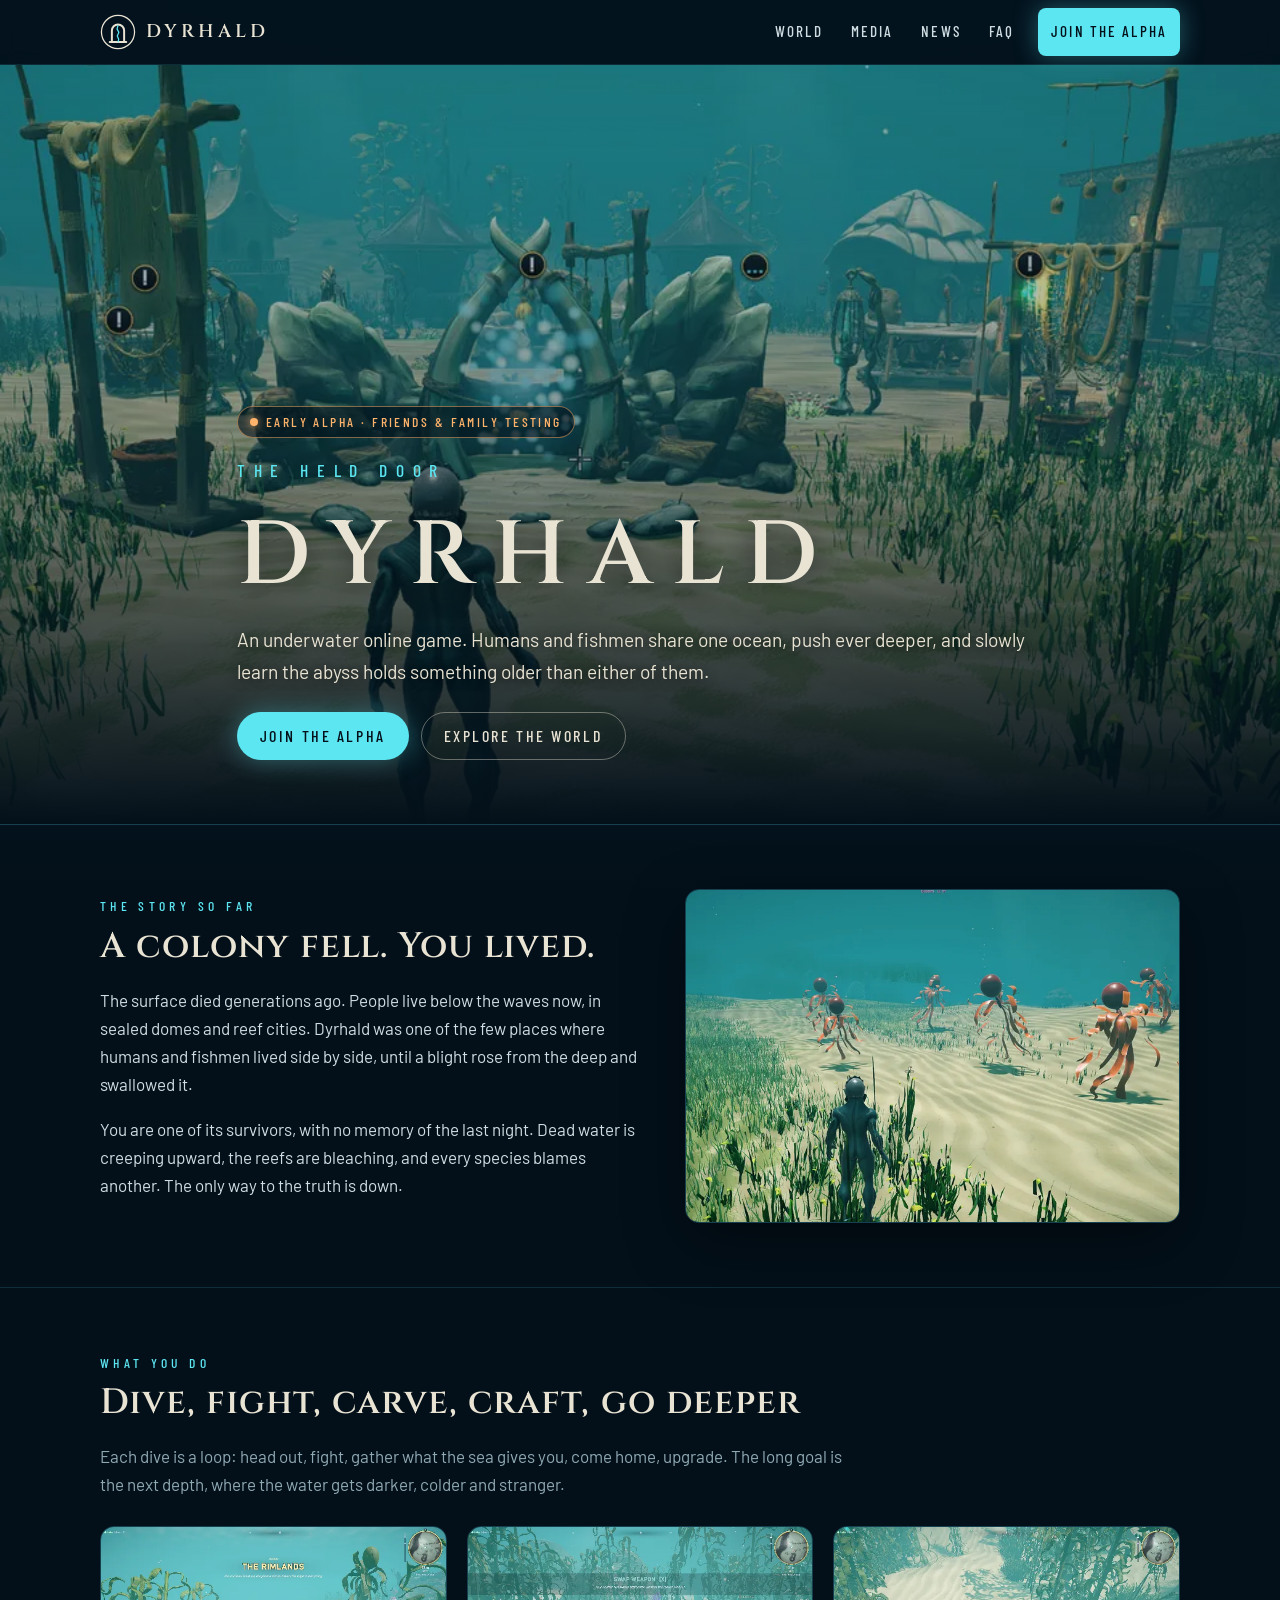
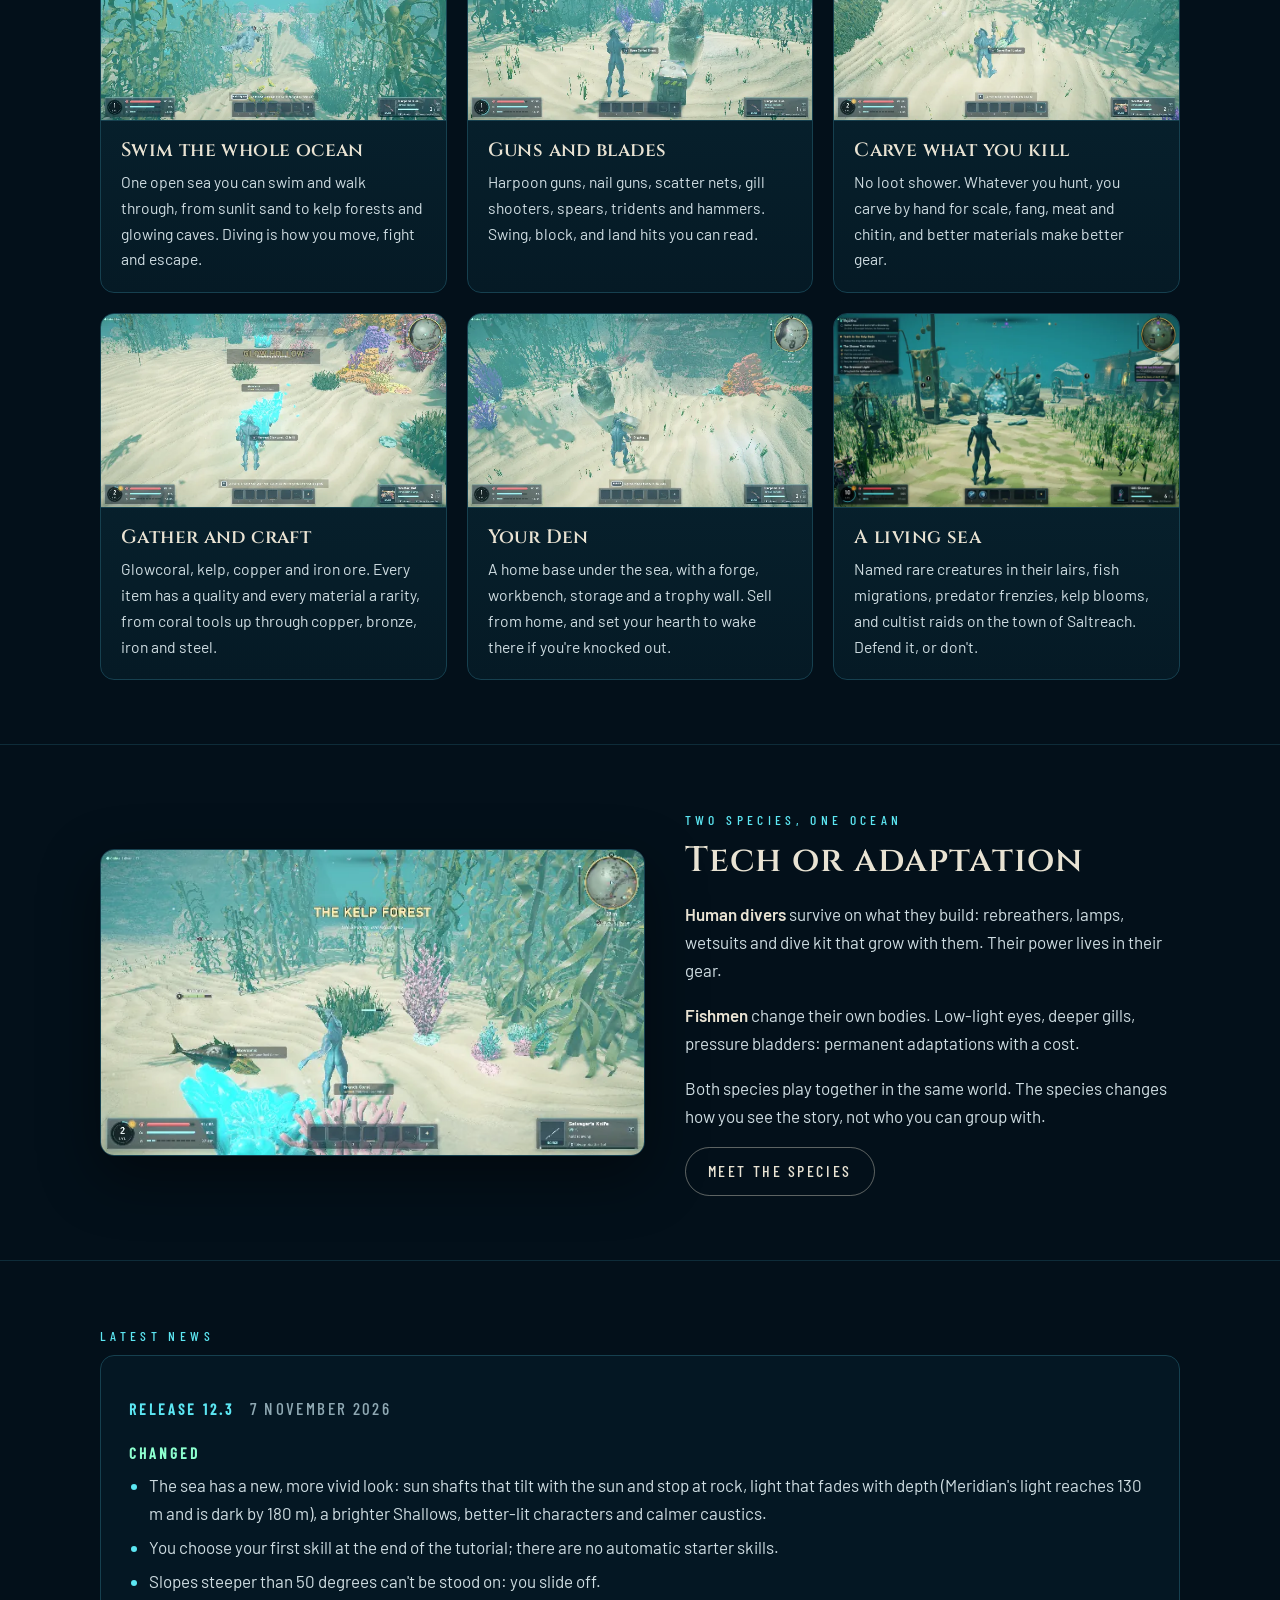
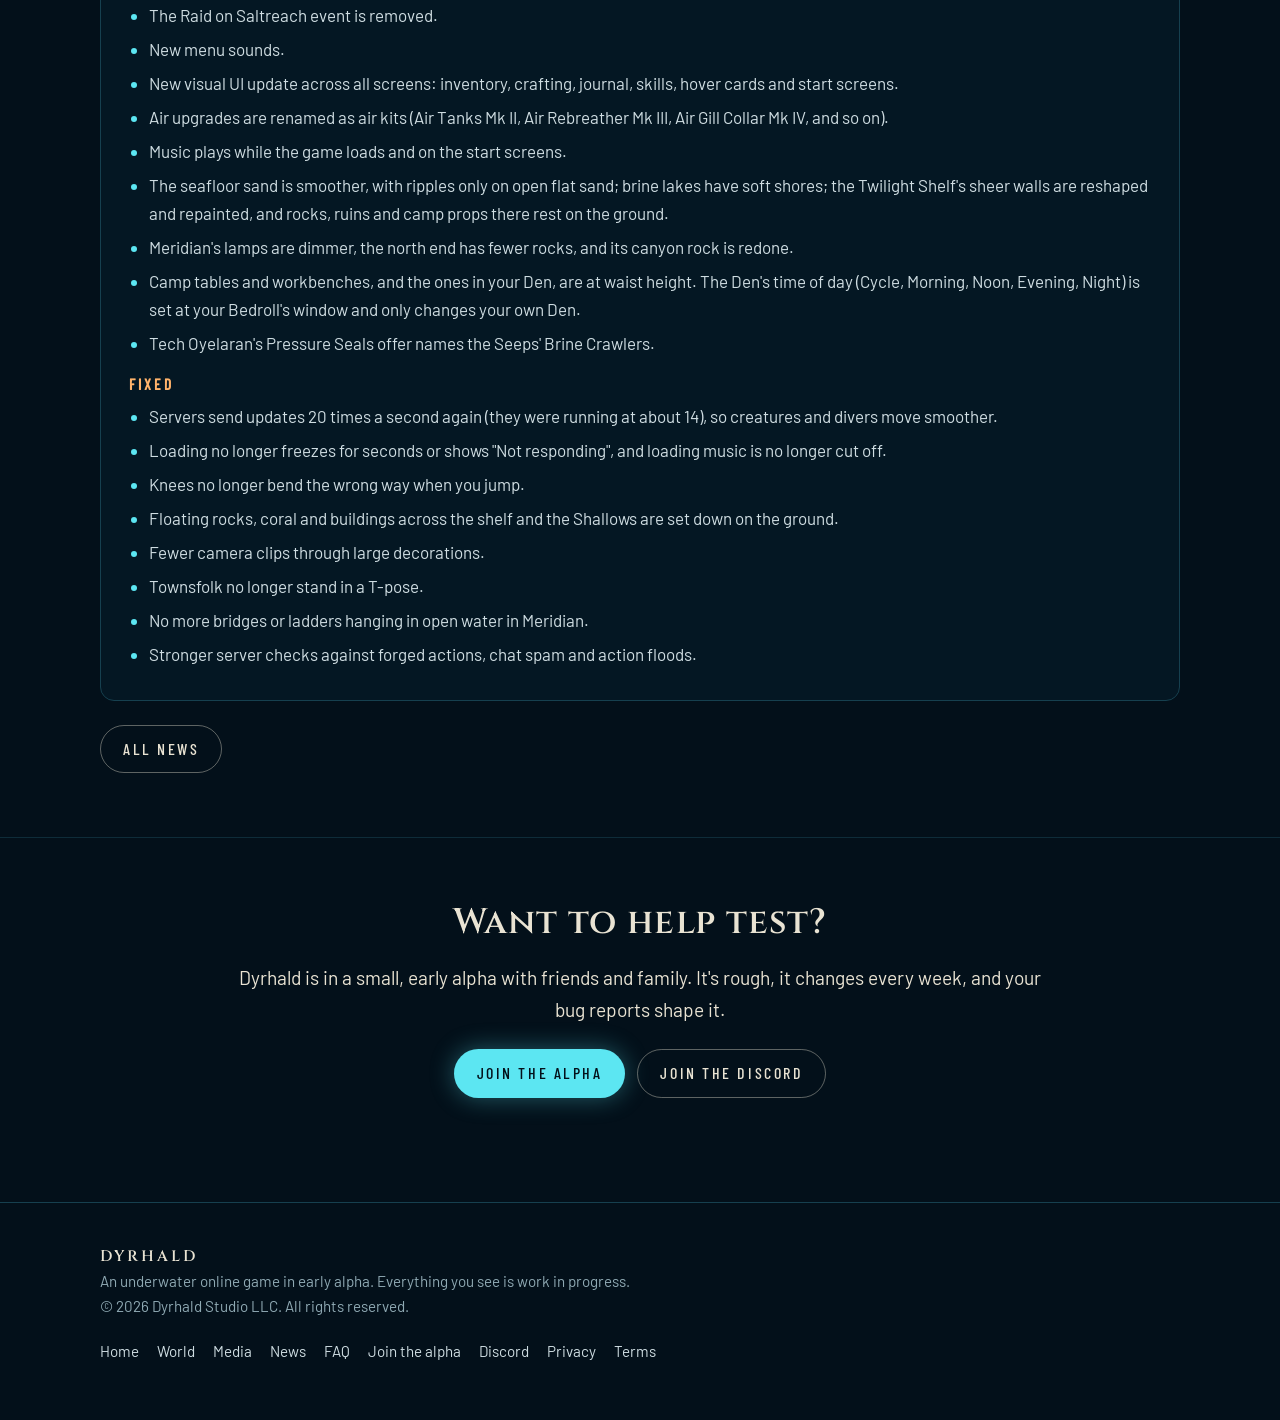
==== commit 69d5fc51: "Website: Release 12.3 news" ====
--- a/index.html
+++ b/index.html
@@ -131,47 +131,33 @@
     <div class="wrap">
       <p class="eyebrow">Latest news</p>
       <!-- LATEST:START -->
-<article class="release" id="release-12-2">
-  <header><h3>Release 12.2</h3><time datetime="2026-11-04">4 November 2026</time></header>
-  <h3 class="new">New</h3>
-  <ul>
-    <li>Meridian is rebuilt as a canyon city: dressed street walls and market stalls, shopkeepers behind their counters, a winch lift at Pem&#x27;s, lit walkways and a rim you can walk.</li>
-    <li>Seven new Twilight armor sets: three role sets and four rare two-piece sets.</li>
-    <li>New cooking recipes.</li>
-    <li>Creatures fight with new moves and show a tell before they strike: the Shellback burrows and spins, ink clouds, spit, packs and schools, and thornback rays beat their wings.</li>
-    <li>Death markers show where you fell: a lamp for humans, a helm for fishman.</li>
-    <li>The diver&#x27;s journal is a notebook with sketches, replacing the J journal and the Handbook tab.</li>
-    <li>Weapons, armor, rings and trinkets get new item cards: clear numbers, a side-by-side comparison with what you wear, and your set bonuses at a glance. The Knowledge tree, crafting and station screens use compact cards.</li>
-    <li>Sounds on every button and menu, new &quot;learned&quot; and &quot;crafted&quot; sounds, and a Menu sounds volume slider.</li>
-    <li>Footprints in sand and silt.</li>
-    <li>Glowing colonies of tube worms and anemones sit at the Twilight Shelf&#x27;s glow spots, and glow lies on the ground instead of floating.</li>
-    <li>New layouts for Kelpwatch, Wrack&#x27;s End and the Ledge Rats camp; a walk-in Brine Cup tavern; fishman watchtowers, salvage stalls and boat homes.</li>
-    <li>Log in by region: pick Central and Play takes you to the zone where you last played, with the start screen up until you are placed (&quot;Connected to the Shallows · Central&quot;).</li>
-  </ul>
+<article class="release" id="release-12-3">
+  <header><h3>Release 12.3</h3><time datetime="2026-11-07">7 November 2026</time></header>
   <h3 class="changed">Changed</h3>
   <ul>
-    <li>Zone hops show a loading screen, never the world in between, and a failed hop retries behind it.</li>
-    <li>Adapted divers swim off the Shelf&#x27;s lip; divers who have not adapted are held at the lip.</li>
-    <li>The Twilight Shelf has a real twilight look, brighter and navy; the Rift is dark but never black and shelf caves are never pitch black.</li>
-    <li>The glowlamp is stronger (38 m) and its beam starts at your helm.</li>
-    <li>Pneumatic gun fittings open at Forge 1 (level 15) and Rail fittings at Forge 3 (level 28). Players who bought the old nodes get their points back.</li>
-    <li>Harpoon aim allows for the water&#x27;s drop, with a hit marker and a hit sound: shots at creatures register far more often.</li>
-    <li>Side quests need the evolution and level 15.</li>
-    <li>Frame rate: far-away townsfolk and idle objects sleep, far lights switch off, far Meridian models are hidden, and menus draw faster.</li>
-    <li>Quest, NPC and game text is in American spelling.</li>
-    <li>The Rift is named once on the map, and Meridian no longer shows a square on it.</li>
-    <li>The Hunters&#x27; Run coral arch is gone.</li>
+    <li>The sea has a new, more vivid look: sun shafts that tilt with the sun and stop at rock, light that fades with depth (Meridian&#x27;s light reaches 130 m and is dark by 180 m), a brighter Shallows, better-lit characters and calmer caustics.</li>
+    <li>You choose your first skill at the end of the tutorial; there are no automatic starter skills.</li>
+    <li>Slopes steeper than 50 degrees can&#x27;t be stood on: you slide off.</li>
+    <li>The Raid on Saltreach event is removed.</li>
+    <li>New menu sounds.</li>
+    <li>New visual UI update across all screens: inventory, crafting, journal, skills, hover cards and start screens.</li>
+    <li>Air upgrades are renamed as air kits (Air Tanks Mk II, Air Rebreather Mk III, Air Gill Collar Mk IV, and so on).</li>
+    <li>Music plays while the game loads and on the start screens.</li>
+    <li>The seafloor sand is smoother, with ripples only on open flat sand; brine lakes have soft shores; the Twilight Shelf&#x27;s sheer walls are reshaped and repainted, and rocks, ruins and camp props there rest on the ground.</li>
+    <li>Meridian&#x27;s lamps are dimmer, the north end has fewer rocks, and its canyon rock is redone.</li>
+    <li>Camp tables and workbenches, and the ones in your Den, are at waist height. The Den&#x27;s time of day (Cycle, Morning, Noon, Evening, Night) is set at your Bedroll&#x27;s window and only changes your own Den.</li>
+    <li>Tech Oyelaran&#x27;s Pressure Seals offer names the Seeps&#x27; Brine Crawlers.</li>
   </ul>
   <h3 class="fixed">Fixed</h3>
   <ul>
-    <li>The garbled start-up sound and the crackle on the start screen, loads and server moves are gone; menu and game-made sounds no longer go silent after the sound system resets.</li>
-    <li>No more trenches, walls or cracks at terrain tile edges; 21 deep empty pits on the Shelf are filled and smoothed; rocks and 25 floating boulders rest on the ground; cave floors are set down.</li>
-    <li>The lip barrier pushes back again, and the server stops divers who have not adapted from crossing.</li>
-    <li>NPCs idle with their arms down and their feet on the ground.</li>
-    <li>An elite lurker no longer gets stuck in walls; the Chimaera&#x27;s tail sways as it swims; the Shellback can&#x27;t be swum through.</li>
-    <li>Small rocks no longer look like pale slabs; the Shelf cliffs no longer show stretched glow streaks; sun shafts no longer flicker.</li>
-    <li>Meridian: floor gaps at the Black Market door and by Warden Saal are fixed, the Den sits on the street, the border is repainted and edges blend into the street.</li>
-    <li>Buoys sit on rock piles with chains, camp props are solid, and Tidewatch and Station Nine stand on the Shelf only.</li>
+    <li>Servers send updates 20 times a second again (they were running at about 14), so creatures and divers move smoother.</li>
+    <li>Loading no longer freezes for seconds or shows &quot;Not responding&quot;, and loading music is no longer cut off.</li>
+    <li>Knees no longer bend the wrong way when you jump.</li>
+    <li>Floating rocks, coral and buildings across the shelf and the Shallows are set down on the ground.</li>
+    <li>Fewer camera clips through large decorations.</li>
+    <li>Townsfolk no longer stand in a T-pose.</li>
+    <li>No more bridges or ladders hanging in open water in Meridian.</li>
+    <li>Stronger server checks against forged actions, chat spam and action floods.</li>
   </ul>
 </article>
 <!-- LATEST:END -->
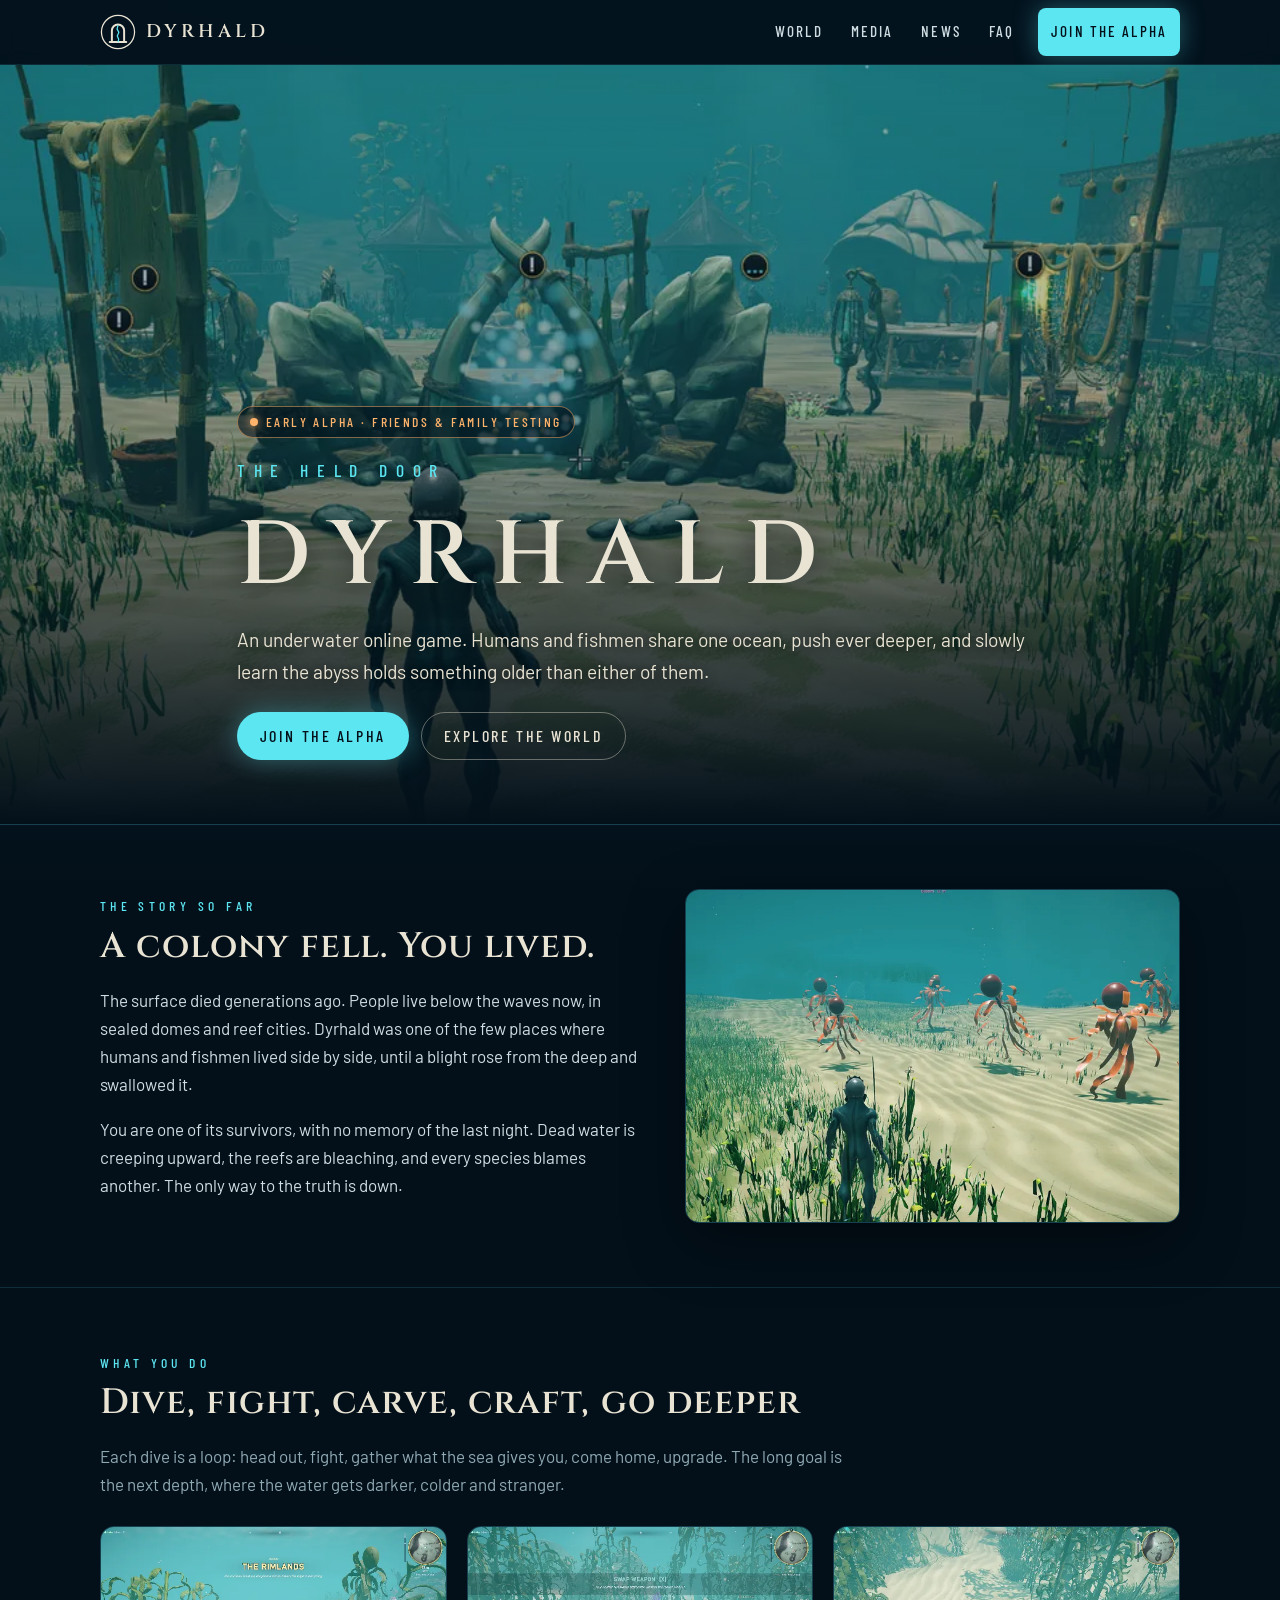
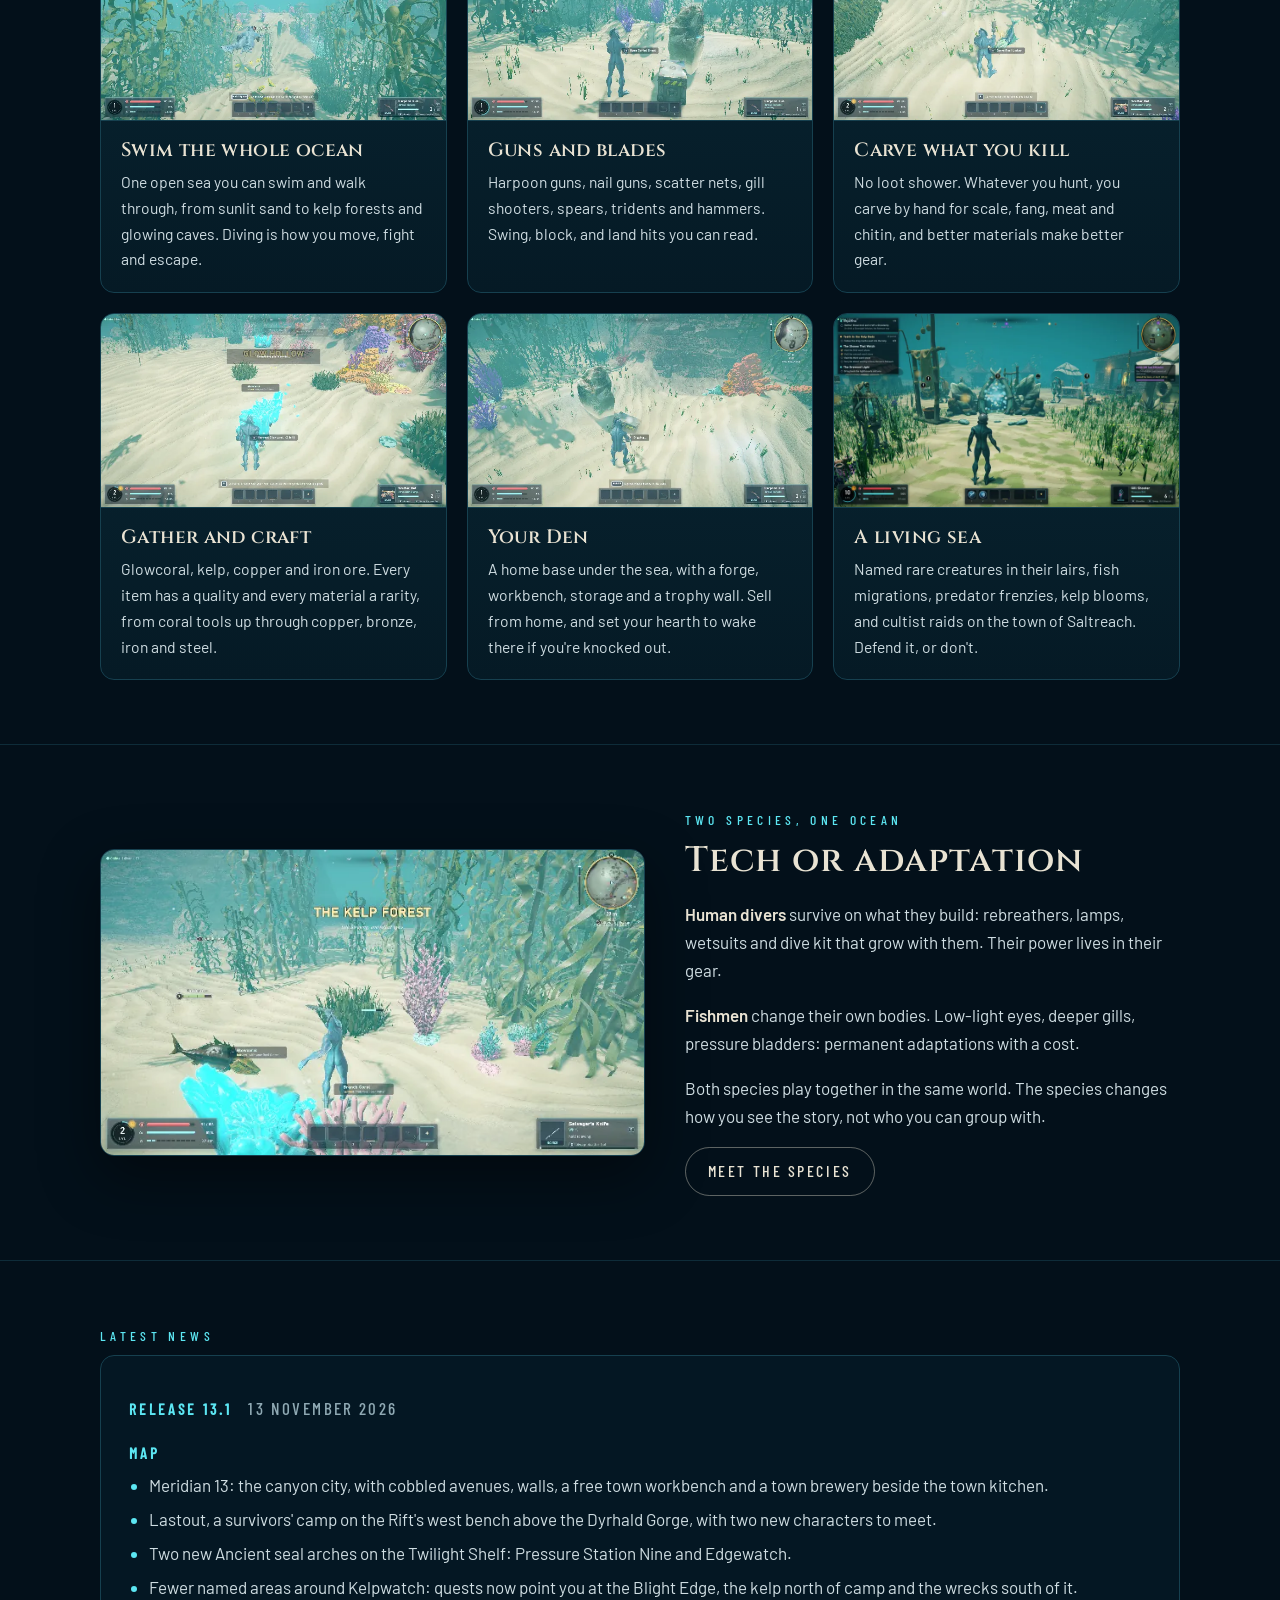
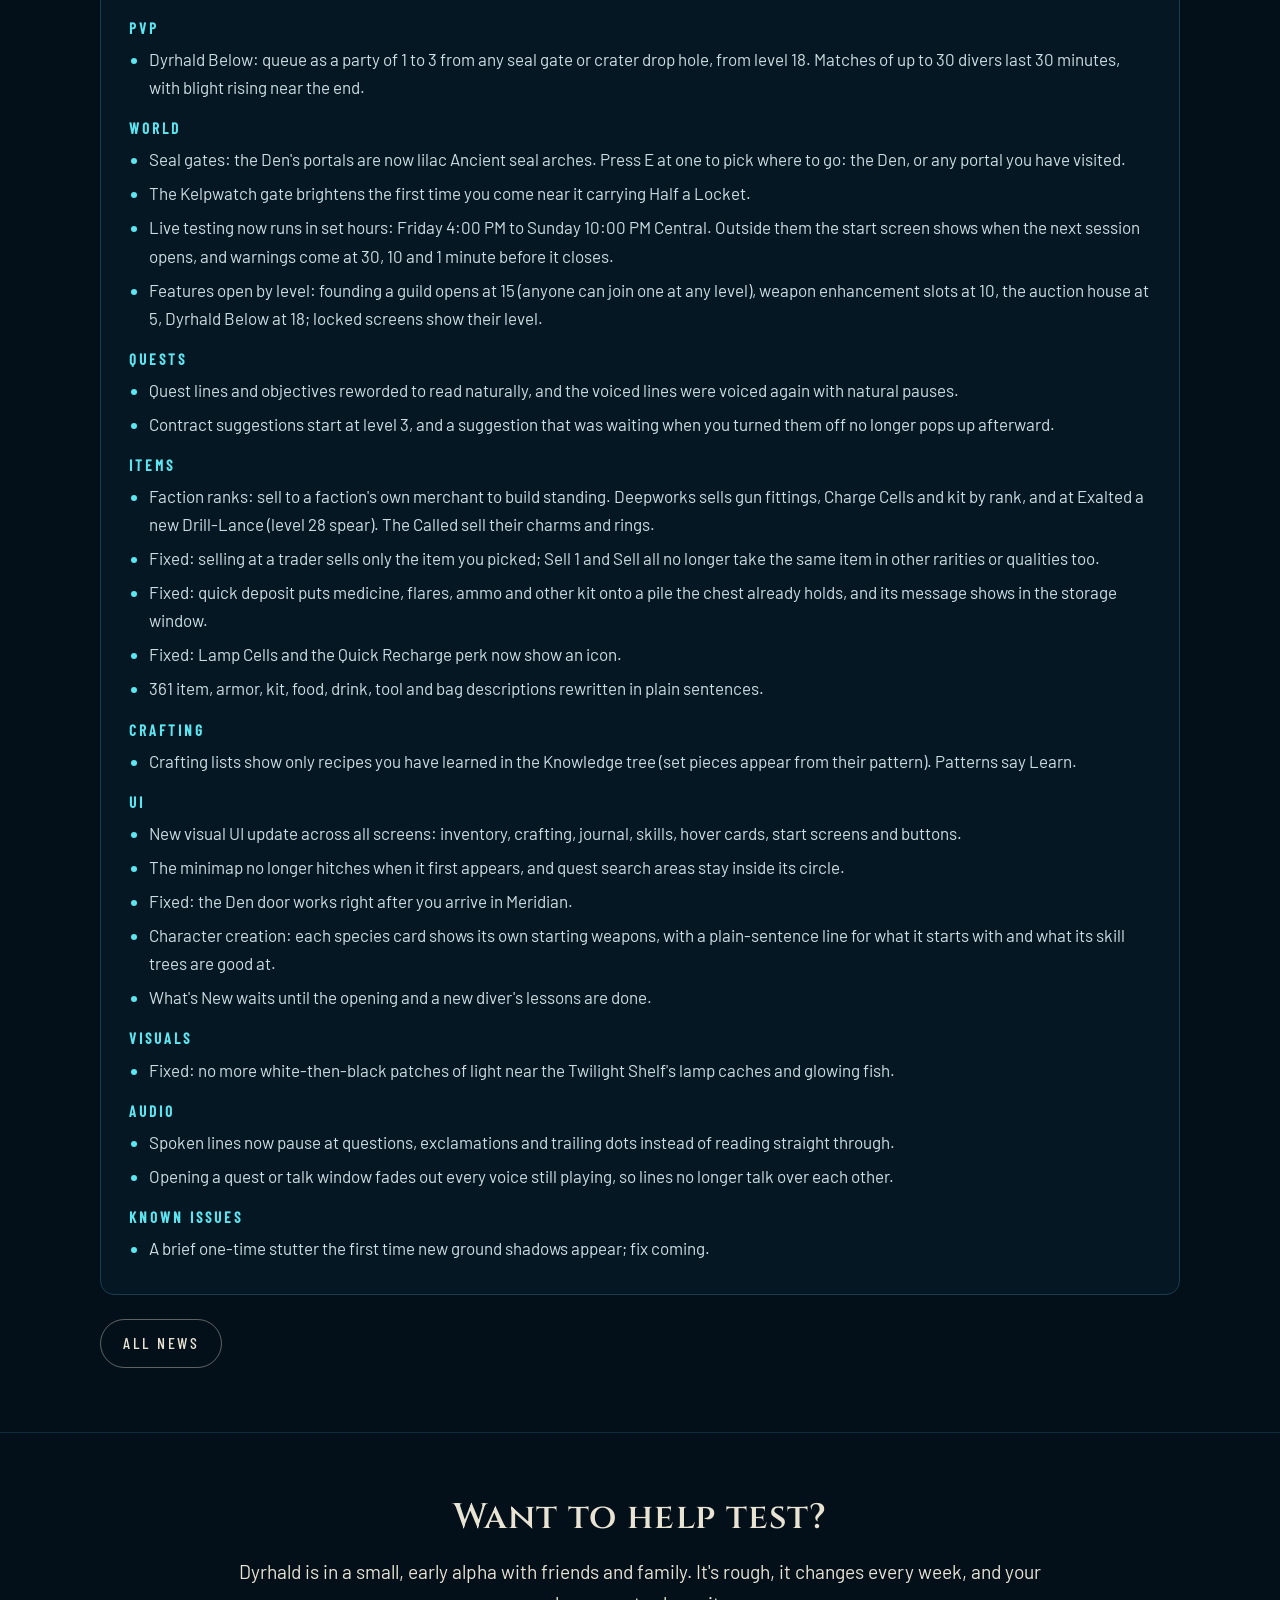
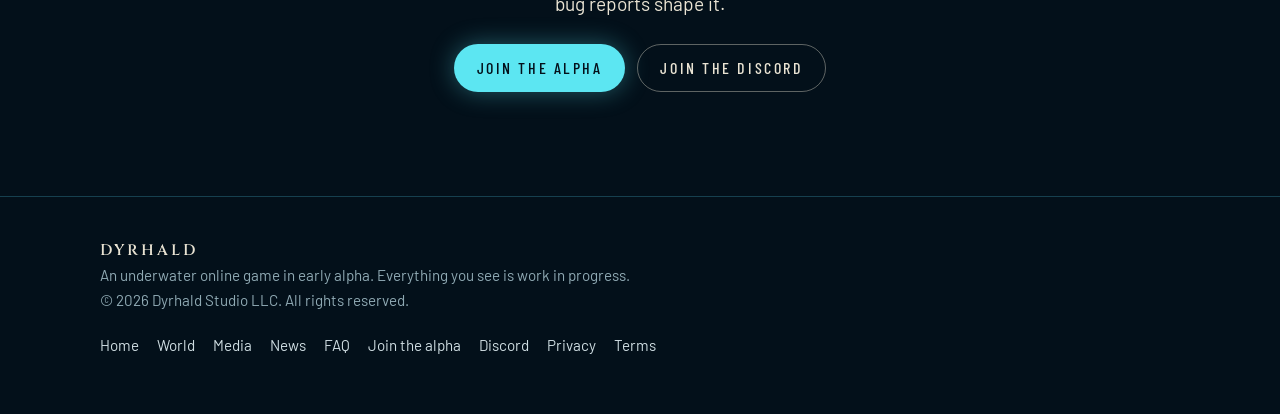
==== commit a1558548: "Website: Release 13.1 news" ====
--- a/index.html
+++ b/index.html
@@ -131,33 +131,63 @@
     <div class="wrap">
       <p class="eyebrow">Latest news</p>
       <!-- LATEST:START -->
-<article class="release" id="release-12-3">
-  <header><h3>Release 12.3</h3><time datetime="2026-11-07">7 November 2026</time></header>
-  <h3 class="changed">Changed</h3>
-  <ul>
-    <li>The sea has a new, more vivid look: sun shafts that tilt with the sun and stop at rock, light that fades with depth (Meridian&#x27;s light reaches 130 m and is dark by 180 m), a brighter Shallows, better-lit characters and calmer caustics.</li>
-    <li>You choose your first skill at the end of the tutorial; there are no automatic starter skills.</li>
-    <li>Slopes steeper than 50 degrees can&#x27;t be stood on: you slide off.</li>
-    <li>The Raid on Saltreach event is removed.</li>
-    <li>New menu sounds.</li>
-    <li>New visual UI update across all screens: inventory, crafting, journal, skills, hover cards and start screens.</li>
-    <li>Air upgrades are renamed as air kits (Air Tanks Mk II, Air Rebreather Mk III, Air Gill Collar Mk IV, and so on).</li>
-    <li>Music plays while the game loads and on the start screens.</li>
-    <li>The seafloor sand is smoother, with ripples only on open flat sand; brine lakes have soft shores; the Twilight Shelf&#x27;s sheer walls are reshaped and repainted, and rocks, ruins and camp props there rest on the ground.</li>
-    <li>Meridian&#x27;s lamps are dimmer, the north end has fewer rocks, and its canyon rock is redone.</li>
-    <li>Camp tables and workbenches, and the ones in your Den, are at waist height. The Den&#x27;s time of day (Cycle, Morning, Noon, Evening, Night) is set at your Bedroll&#x27;s window and only changes your own Den.</li>
-    <li>Tech Oyelaran&#x27;s Pressure Seals offer names the Seeps&#x27; Brine Crawlers.</li>
-  </ul>
-  <h3 class="fixed">Fixed</h3>
-  <ul>
-    <li>Servers send updates 20 times a second again (they were running at about 14), so creatures and divers move smoother.</li>
-    <li>Loading no longer freezes for seconds or shows &quot;Not responding&quot;, and loading music is no longer cut off.</li>
-    <li>Knees no longer bend the wrong way when you jump.</li>
-    <li>Floating rocks, coral and buildings across the shelf and the Shallows are set down on the ground.</li>
-    <li>Fewer camera clips through large decorations.</li>
-    <li>Townsfolk no longer stand in a T-pose.</li>
-    <li>No more bridges or ladders hanging in open water in Meridian.</li>
-    <li>Stronger server checks against forged actions, chat spam and action floods.</li>
+<article class="release" id="release-13-1">
+  <header><h3>Release 13.1</h3><time datetime="2026-11-13">13 November 2026</time></header>
+  <h3 class="map">Map</h3>
+  <ul>
+    <li>Meridian 13: the canyon city, with cobbled avenues, walls, a free town workbench and a town brewery beside the town kitchen.</li>
+    <li>Lastout, a survivors&#x27; camp on the Rift&#x27;s west bench above the Dyrhald Gorge, with two new characters to meet.</li>
+    <li>Two new Ancient seal arches on the Twilight Shelf: Pressure Station Nine and Edgewatch.</li>
+    <li>Fewer named areas around Kelpwatch: quests now point you at the Blight Edge, the kelp north of camp and the wrecks south of it.</li>
+  </ul>
+  <h3 class="pvp">PvP</h3>
+  <ul>
+    <li>Dyrhald Below: queue as a party of 1 to 3 from any seal gate or crater drop hole, from level 18. Matches of up to 30 divers last 30 minutes, with blight rising near the end.</li>
+  </ul>
+  <h3 class="world">World</h3>
+  <ul>
+    <li>Seal gates: the Den&#x27;s portals are now lilac Ancient seal arches. Press E at one to pick where to go: the Den, or any portal you have visited.</li>
+    <li>The Kelpwatch gate brightens the first time you come near it carrying Half a Locket.</li>
+    <li>Live testing now runs in set hours: Friday 4:00 PM to Sunday 10:00 PM Central. Outside them the start screen shows when the next session opens, and warnings come at 30, 10 and 1 minute before it closes.</li>
+    <li>Features open by level: founding a guild opens at 15 (anyone can join one at any level), weapon enhancement slots at 10, the auction house at 5, Dyrhald Below at 18; locked screens show their level.</li>
+  </ul>
+  <h3 class="quests">Quests</h3>
+  <ul>
+    <li>Quest lines and objectives reworded to read naturally, and the voiced lines were voiced again with natural pauses.</li>
+    <li>Contract suggestions start at level 3, and a suggestion that was waiting when you turned them off no longer pops up afterward.</li>
+  </ul>
+  <h3 class="items">Items</h3>
+  <ul>
+    <li>Faction ranks: sell to a faction&#x27;s own merchant to build standing. Deepworks sells gun fittings, Charge Cells and kit by rank, and at Exalted a new Drill-Lance (level 28 spear). The Called sell their charms and rings.</li>
+    <li>Fixed: selling at a trader sells only the item you picked; Sell 1 and Sell all no longer take the same item in other rarities or qualities too.</li>
+    <li>Fixed: quick deposit puts medicine, flares, ammo and other kit onto a pile the chest already holds, and its message shows in the storage window.</li>
+    <li>Fixed: Lamp Cells and the Quick Recharge perk now show an icon.</li>
+    <li>361 item, armor, kit, food, drink, tool and bag descriptions rewritten in plain sentences.</li>
+  </ul>
+  <h3 class="crafting">Crafting</h3>
+  <ul>
+    <li>Crafting lists show only recipes you have learned in the Knowledge tree (set pieces appear from their pattern). Patterns say Learn.</li>
+  </ul>
+  <h3 class="ui">UI</h3>
+  <ul>
+    <li>New visual UI update across all screens: inventory, crafting, journal, skills, hover cards, start screens and buttons.</li>
+    <li>The minimap no longer hitches when it first appears, and quest search areas stay inside its circle.</li>
+    <li>Fixed: the Den door works right after you arrive in Meridian.</li>
+    <li>Character creation: each species card shows its own starting weapons, with a plain-sentence line for what it starts with and what its skill trees are good at.</li>
+    <li>What&#x27;s New waits until the opening and a new diver&#x27;s lessons are done.</li>
+  </ul>
+  <h3 class="visuals">Visuals</h3>
+  <ul>
+    <li>Fixed: no more white-then-black patches of light near the Twilight Shelf&#x27;s lamp caches and glowing fish.</li>
+  </ul>
+  <h3 class="audio">Audio</h3>
+  <ul>
+    <li>Spoken lines now pause at questions, exclamations and trailing dots instead of reading straight through.</li>
+    <li>Opening a quest or talk window fades out every voice still playing, so lines no longer talk over each other.</li>
+  </ul>
+  <h3 class="known issues">Known issues</h3>
+  <ul>
+    <li>A brief one-time stutter the first time new ground shadows appear; fix coming.</li>
   </ul>
 </article>
 <!-- LATEST:END -->
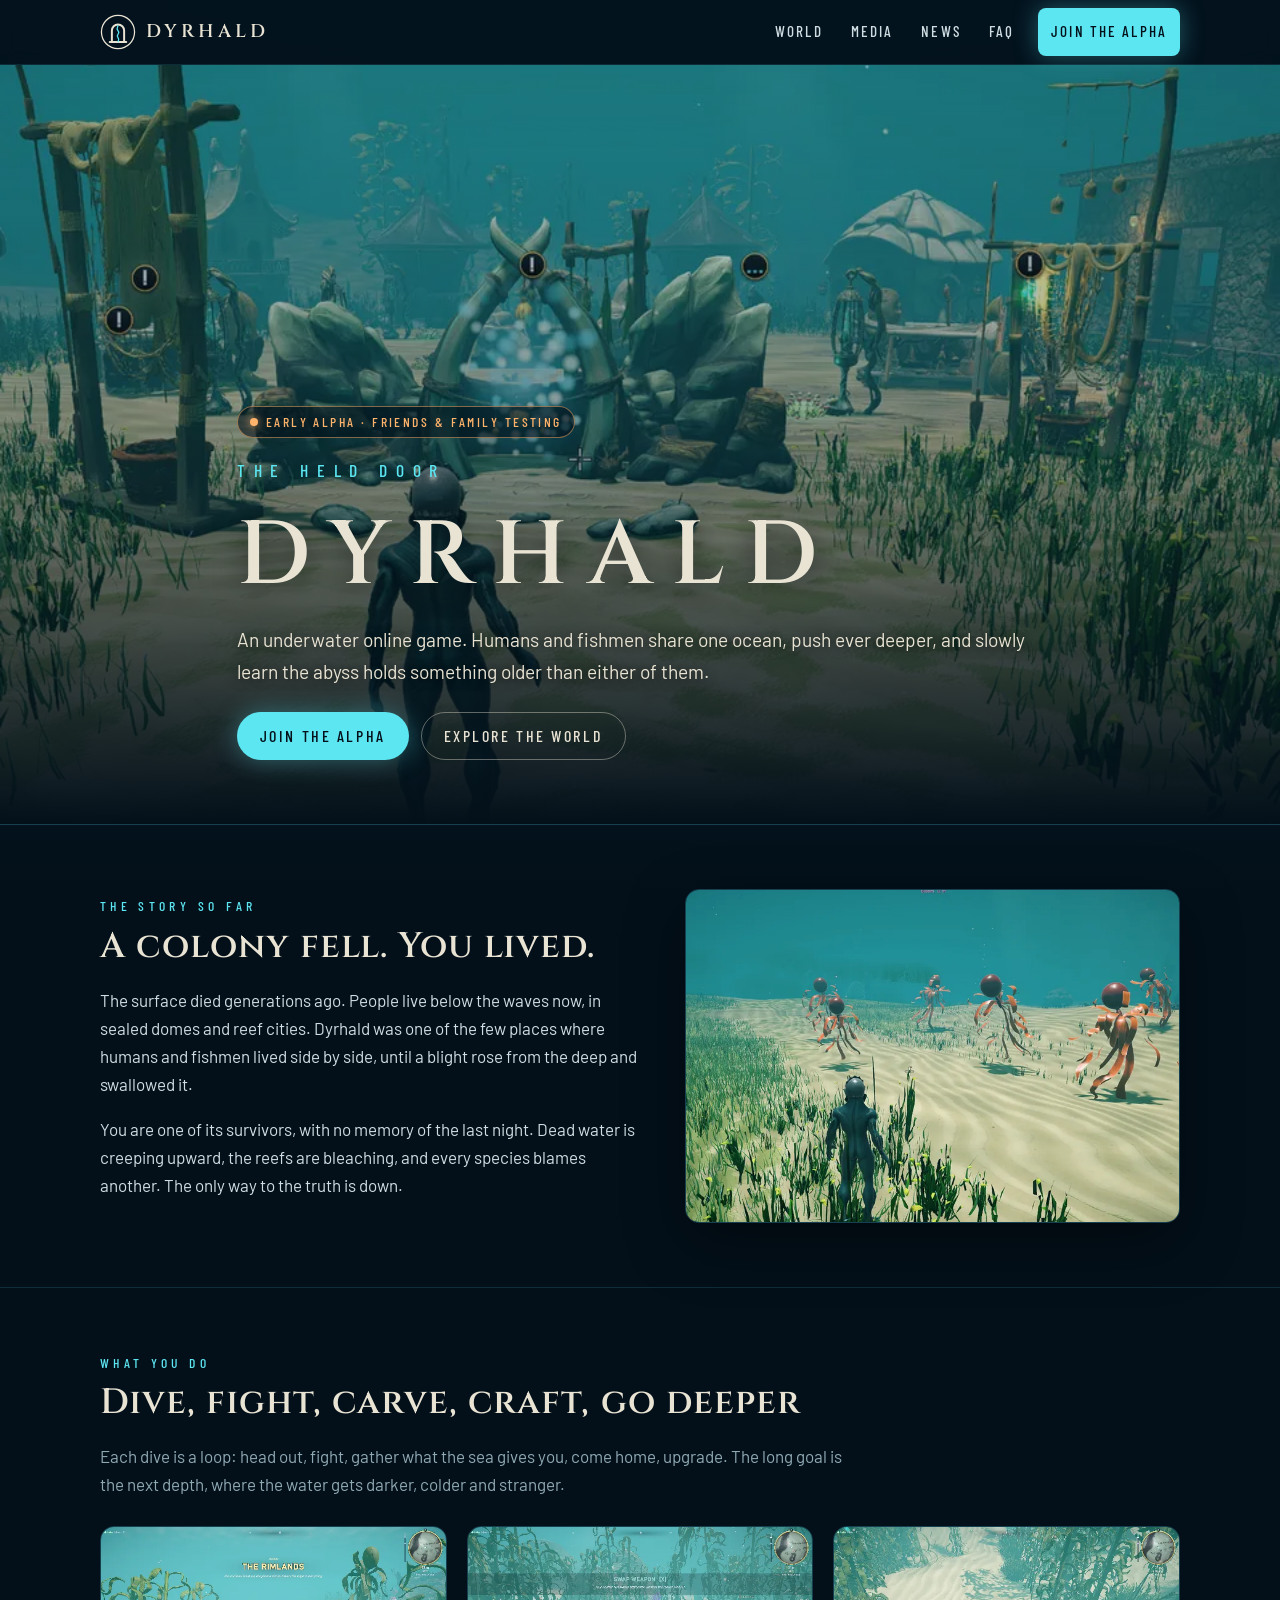
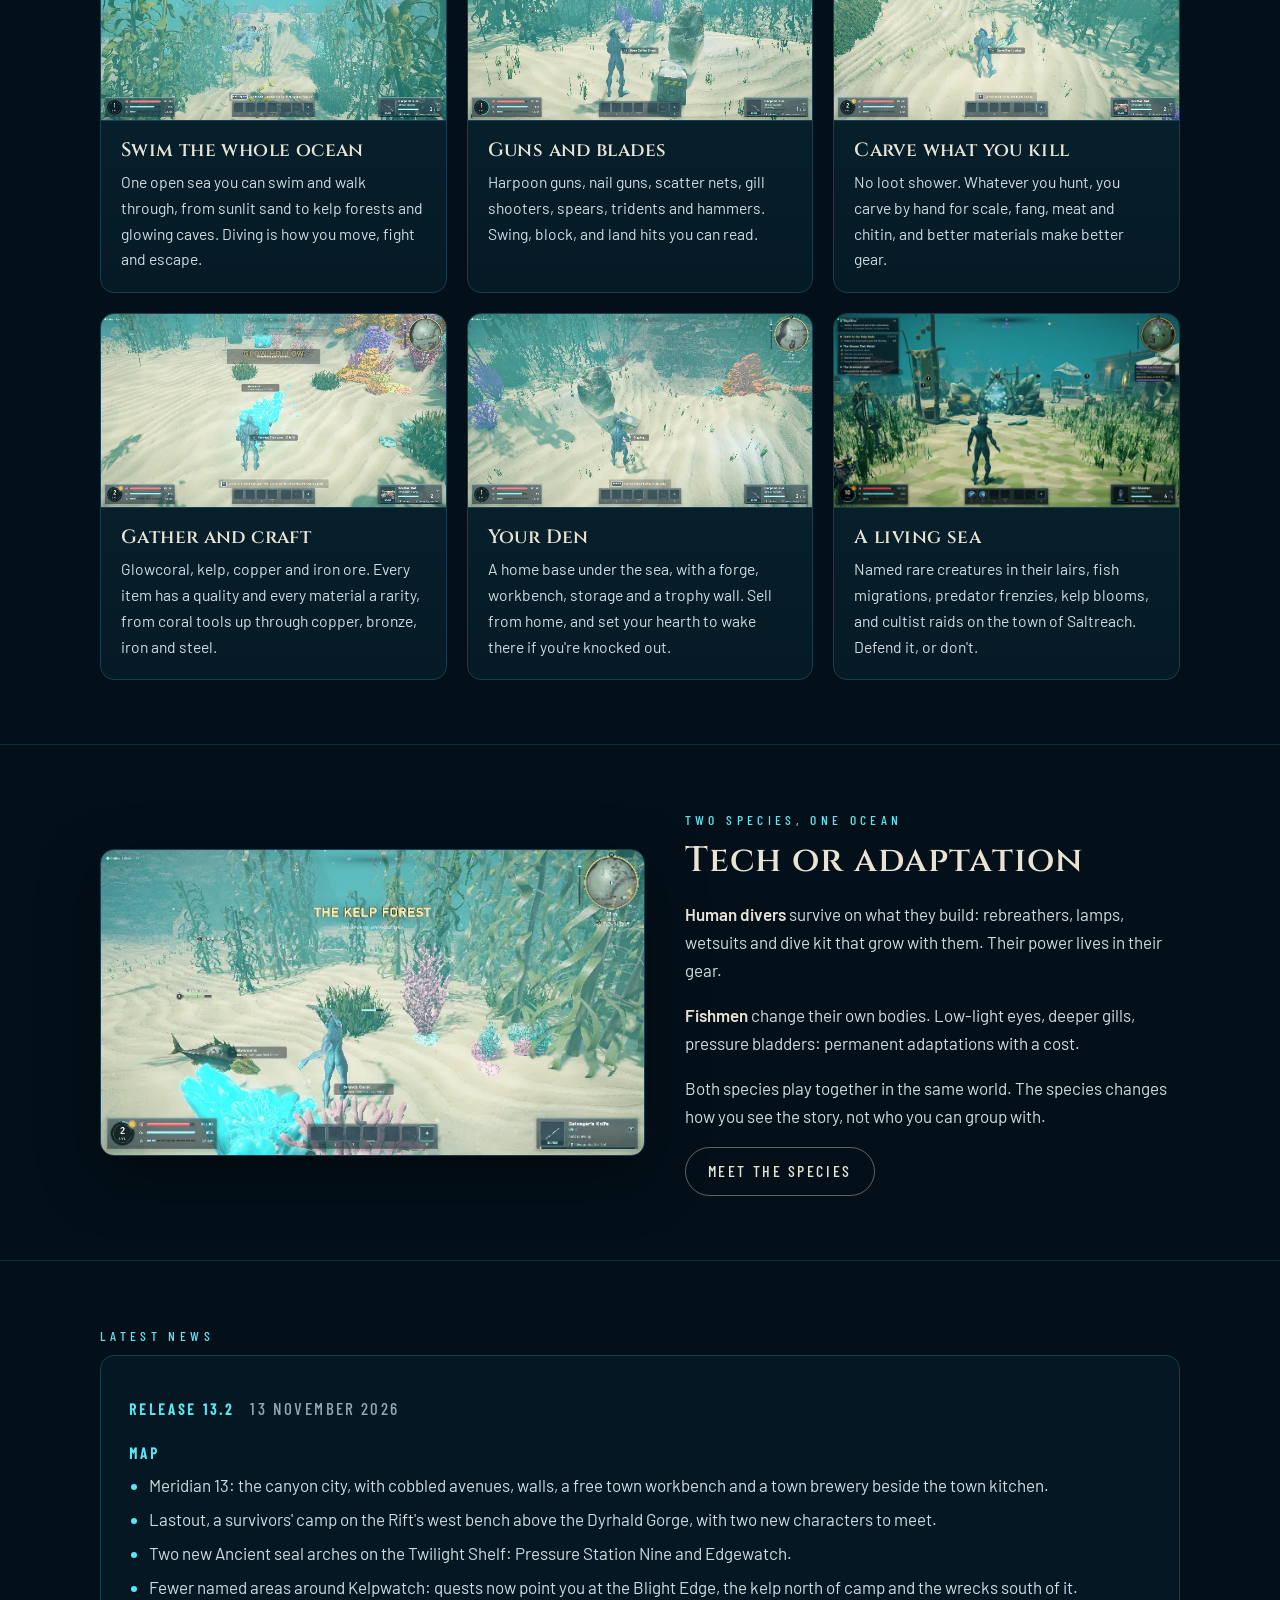
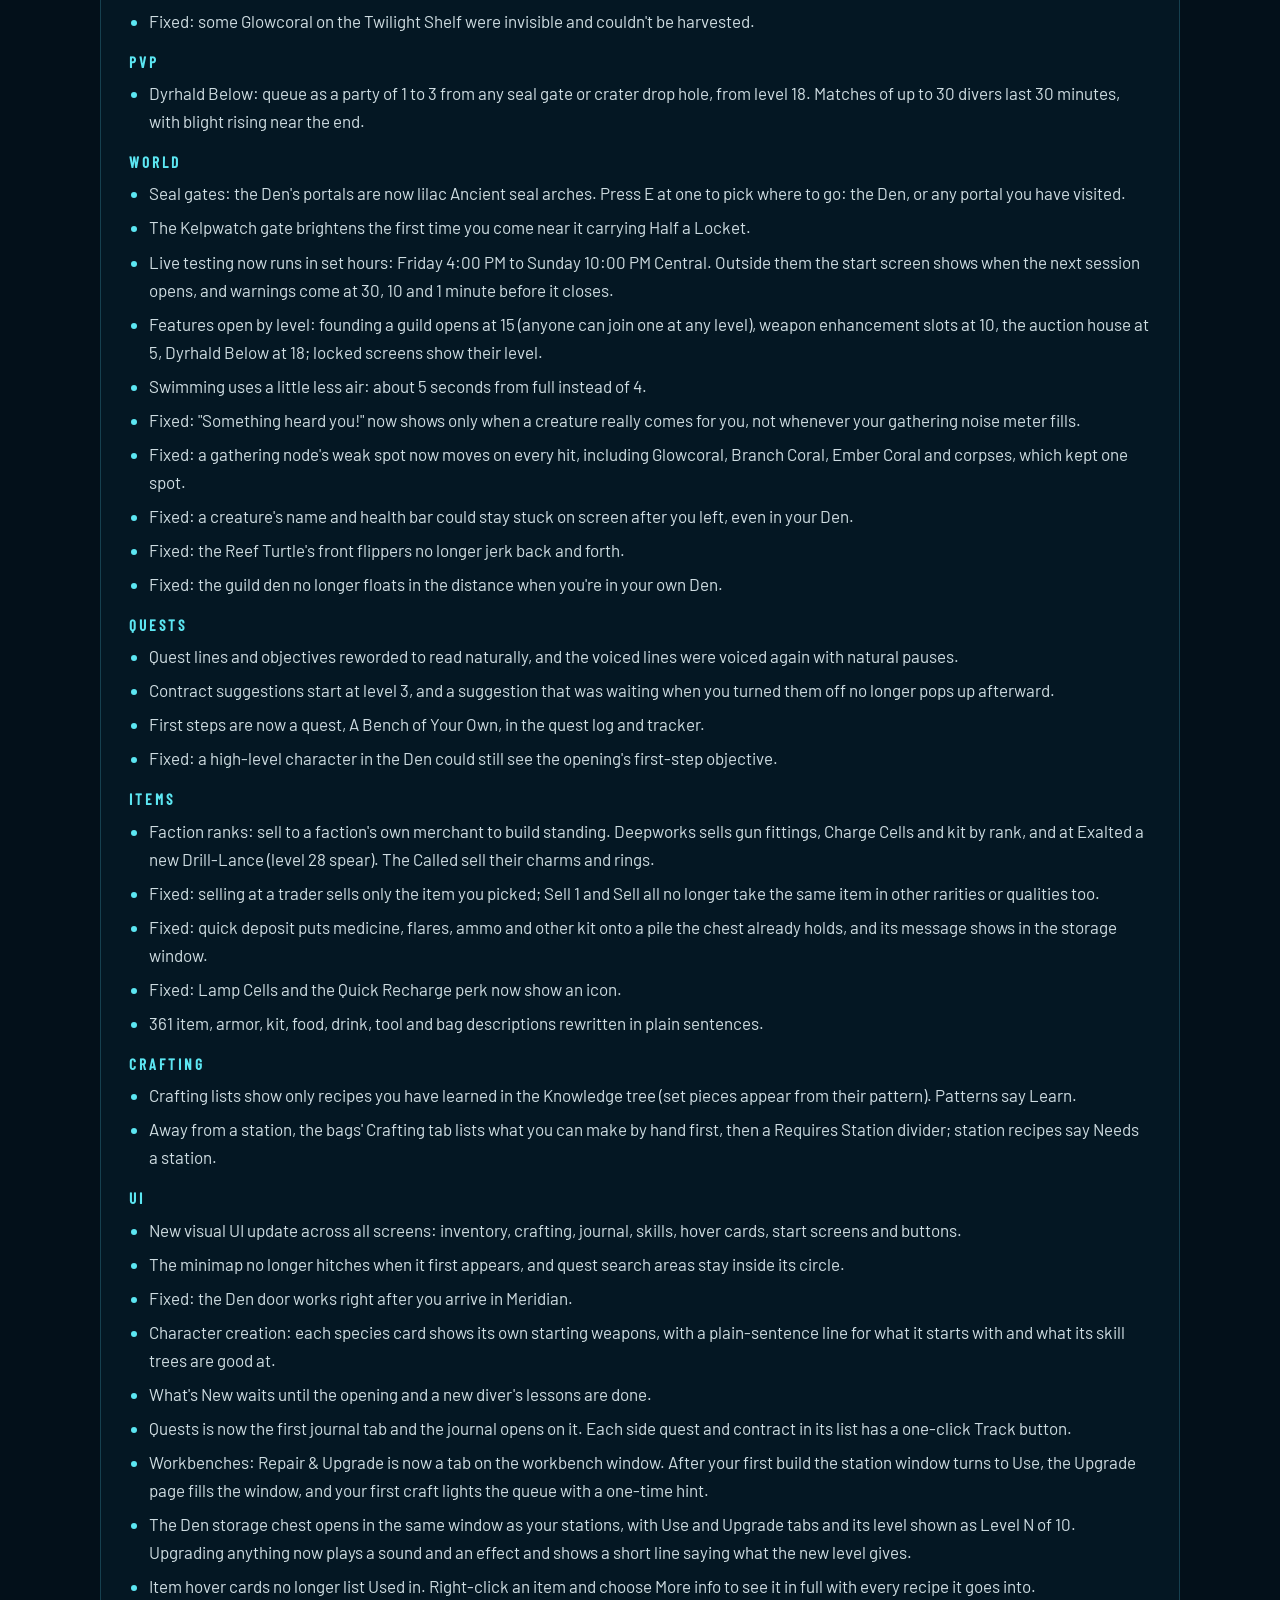
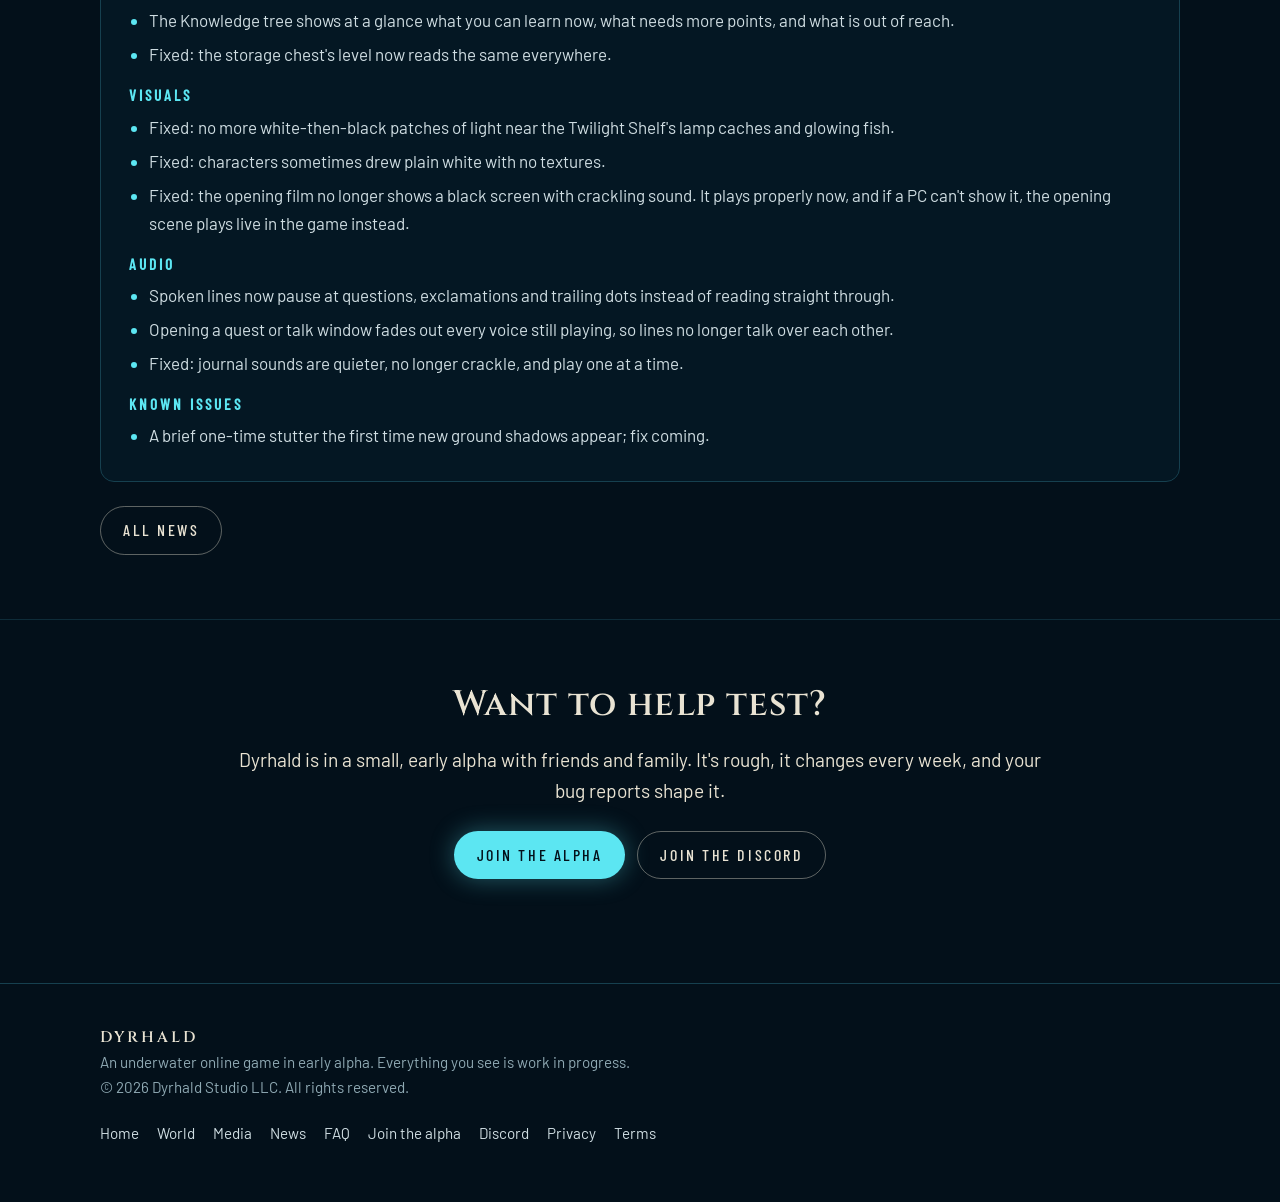
==== commit 3c34d6db: "Website: Release 13.2 news" ====
--- a/index.html
+++ b/index.html
@@ -131,14 +131,15 @@
     <div class="wrap">
       <p class="eyebrow">Latest news</p>
       <!-- LATEST:START -->
-<article class="release" id="release-13-1">
-  <header><h3>Release 13.1</h3><time datetime="2026-11-13">13 November 2026</time></header>
+<article class="release" id="release-13-2">
+  <header><h3>Release 13.2</h3><time datetime="2026-11-13">13 November 2026</time></header>
   <h3 class="map">Map</h3>
   <ul>
     <li>Meridian 13: the canyon city, with cobbled avenues, walls, a free town workbench and a town brewery beside the town kitchen.</li>
     <li>Lastout, a survivors&#x27; camp on the Rift&#x27;s west bench above the Dyrhald Gorge, with two new characters to meet.</li>
     <li>Two new Ancient seal arches on the Twilight Shelf: Pressure Station Nine and Edgewatch.</li>
     <li>Fewer named areas around Kelpwatch: quests now point you at the Blight Edge, the kelp north of camp and the wrecks south of it.</li>
+    <li>Fixed: some Glowcoral on the Twilight Shelf were invisible and couldn&#x27;t be harvested.</li>
   </ul>
   <h3 class="pvp">PvP</h3>
   <ul>
@@ -150,11 +151,19 @@
     <li>The Kelpwatch gate brightens the first time you come near it carrying Half a Locket.</li>
     <li>Live testing now runs in set hours: Friday 4:00 PM to Sunday 10:00 PM Central. Outside them the start screen shows when the next session opens, and warnings come at 30, 10 and 1 minute before it closes.</li>
     <li>Features open by level: founding a guild opens at 15 (anyone can join one at any level), weapon enhancement slots at 10, the auction house at 5, Dyrhald Below at 18; locked screens show their level.</li>
+    <li>Swimming uses a little less air: about 5 seconds from full instead of 4.</li>
+    <li>Fixed: &quot;Something heard you!&quot; now shows only when a creature really comes for you, not whenever your gathering noise meter fills.</li>
+    <li>Fixed: a gathering node&#x27;s weak spot now moves on every hit, including Glowcoral, Branch Coral, Ember Coral and corpses, which kept one spot.</li>
+    <li>Fixed: a creature&#x27;s name and health bar could stay stuck on screen after you left, even in your Den.</li>
+    <li>Fixed: the Reef Turtle&#x27;s front flippers no longer jerk back and forth.</li>
+    <li>Fixed: the guild den no longer floats in the distance when you&#x27;re in your own Den.</li>
   </ul>
   <h3 class="quests">Quests</h3>
   <ul>
     <li>Quest lines and objectives reworded to read naturally, and the voiced lines were voiced again with natural pauses.</li>
     <li>Contract suggestions start at level 3, and a suggestion that was waiting when you turned them off no longer pops up afterward.</li>
+    <li>First steps are now a quest, A Bench of Your Own, in the quest log and tracker.</li>
+    <li>Fixed: a high-level character in the Den could still see the opening&#x27;s first-step objective.</li>
   </ul>
   <h3 class="items">Items</h3>
   <ul>
@@ -167,6 +176,7 @@
   <h3 class="crafting">Crafting</h3>
   <ul>
     <li>Crafting lists show only recipes you have learned in the Knowledge tree (set pieces appear from their pattern). Patterns say Learn.</li>
+    <li>Away from a station, the bags&#x27; Crafting tab lists what you can make by hand first, then a Requires Station divider; station recipes say Needs a station.</li>
   </ul>
   <h3 class="ui">UI</h3>
   <ul>
@@ -175,15 +185,24 @@
     <li>Fixed: the Den door works right after you arrive in Meridian.</li>
     <li>Character creation: each species card shows its own starting weapons, with a plain-sentence line for what it starts with and what its skill trees are good at.</li>
     <li>What&#x27;s New waits until the opening and a new diver&#x27;s lessons are done.</li>
+    <li>Quests is now the first journal tab and the journal opens on it. Each side quest and contract in its list has a one-click Track button.</li>
+    <li>Workbenches: Repair &amp; Upgrade is now a tab on the workbench window. After your first build the station window turns to Use, the Upgrade page fills the window, and your first craft lights the queue with a one-time hint.</li>
+    <li>The Den storage chest opens in the same window as your stations, with Use and Upgrade tabs and its level shown as Level N of 10. Upgrading anything now plays a sound and an effect and shows a short line saying what the new level gives.</li>
+    <li>Item hover cards no longer list Used in. Right-click an item and choose More info to see it in full with every recipe it goes into.</li>
+    <li>The Knowledge tree shows at a glance what you can learn now, what needs more points, and what is out of reach.</li>
+    <li>Fixed: the storage chest&#x27;s level now reads the same everywhere.</li>
   </ul>
   <h3 class="visuals">Visuals</h3>
   <ul>
     <li>Fixed: no more white-then-black patches of light near the Twilight Shelf&#x27;s lamp caches and glowing fish.</li>
+    <li>Fixed: characters sometimes drew plain white with no textures.</li>
+    <li>Fixed: the opening film no longer shows a black screen with crackling sound. It plays properly now, and if a PC can&#x27;t show it, the opening scene plays live in the game instead.</li>
   </ul>
   <h3 class="audio">Audio</h3>
   <ul>
     <li>Spoken lines now pause at questions, exclamations and trailing dots instead of reading straight through.</li>
     <li>Opening a quest or talk window fades out every voice still playing, so lines no longer talk over each other.</li>
+    <li>Fixed: journal sounds are quieter, no longer crackle, and play one at a time.</li>
   </ul>
   <h3 class="known issues">Known issues</h3>
   <ul>
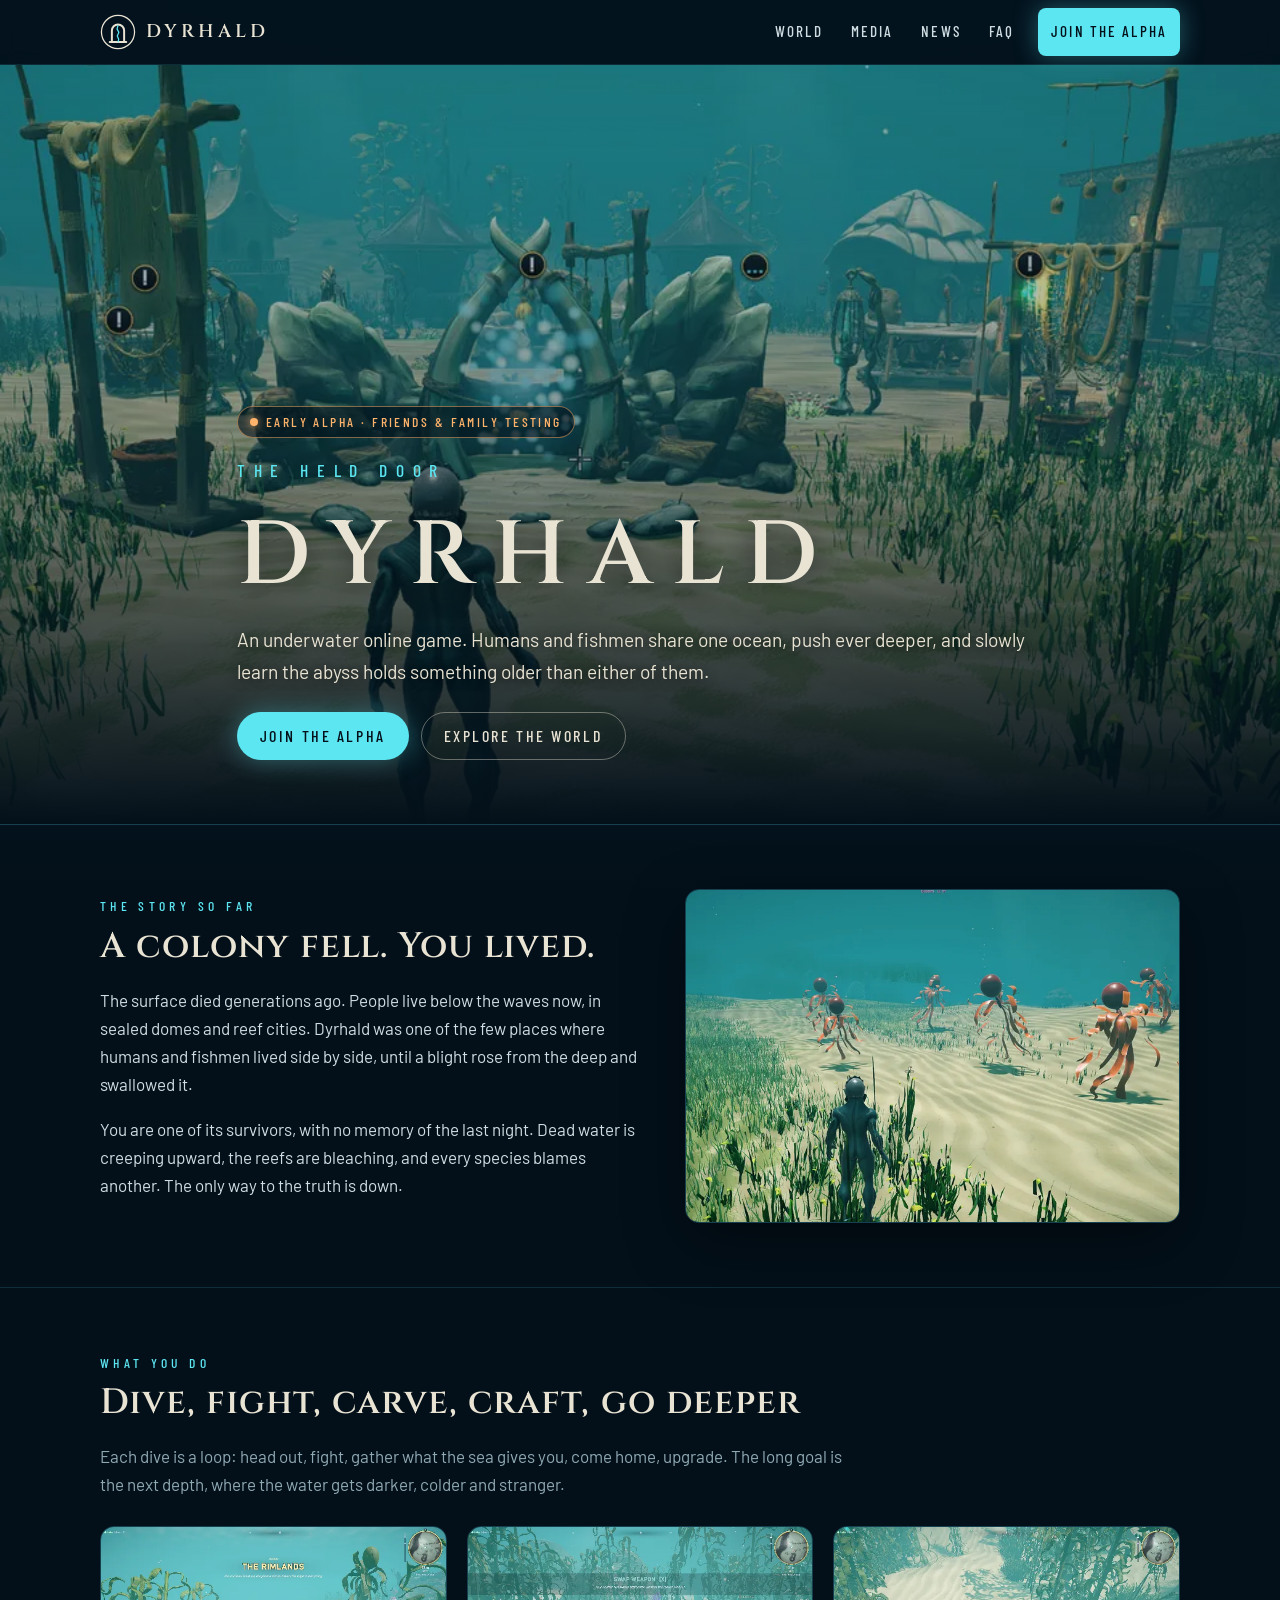
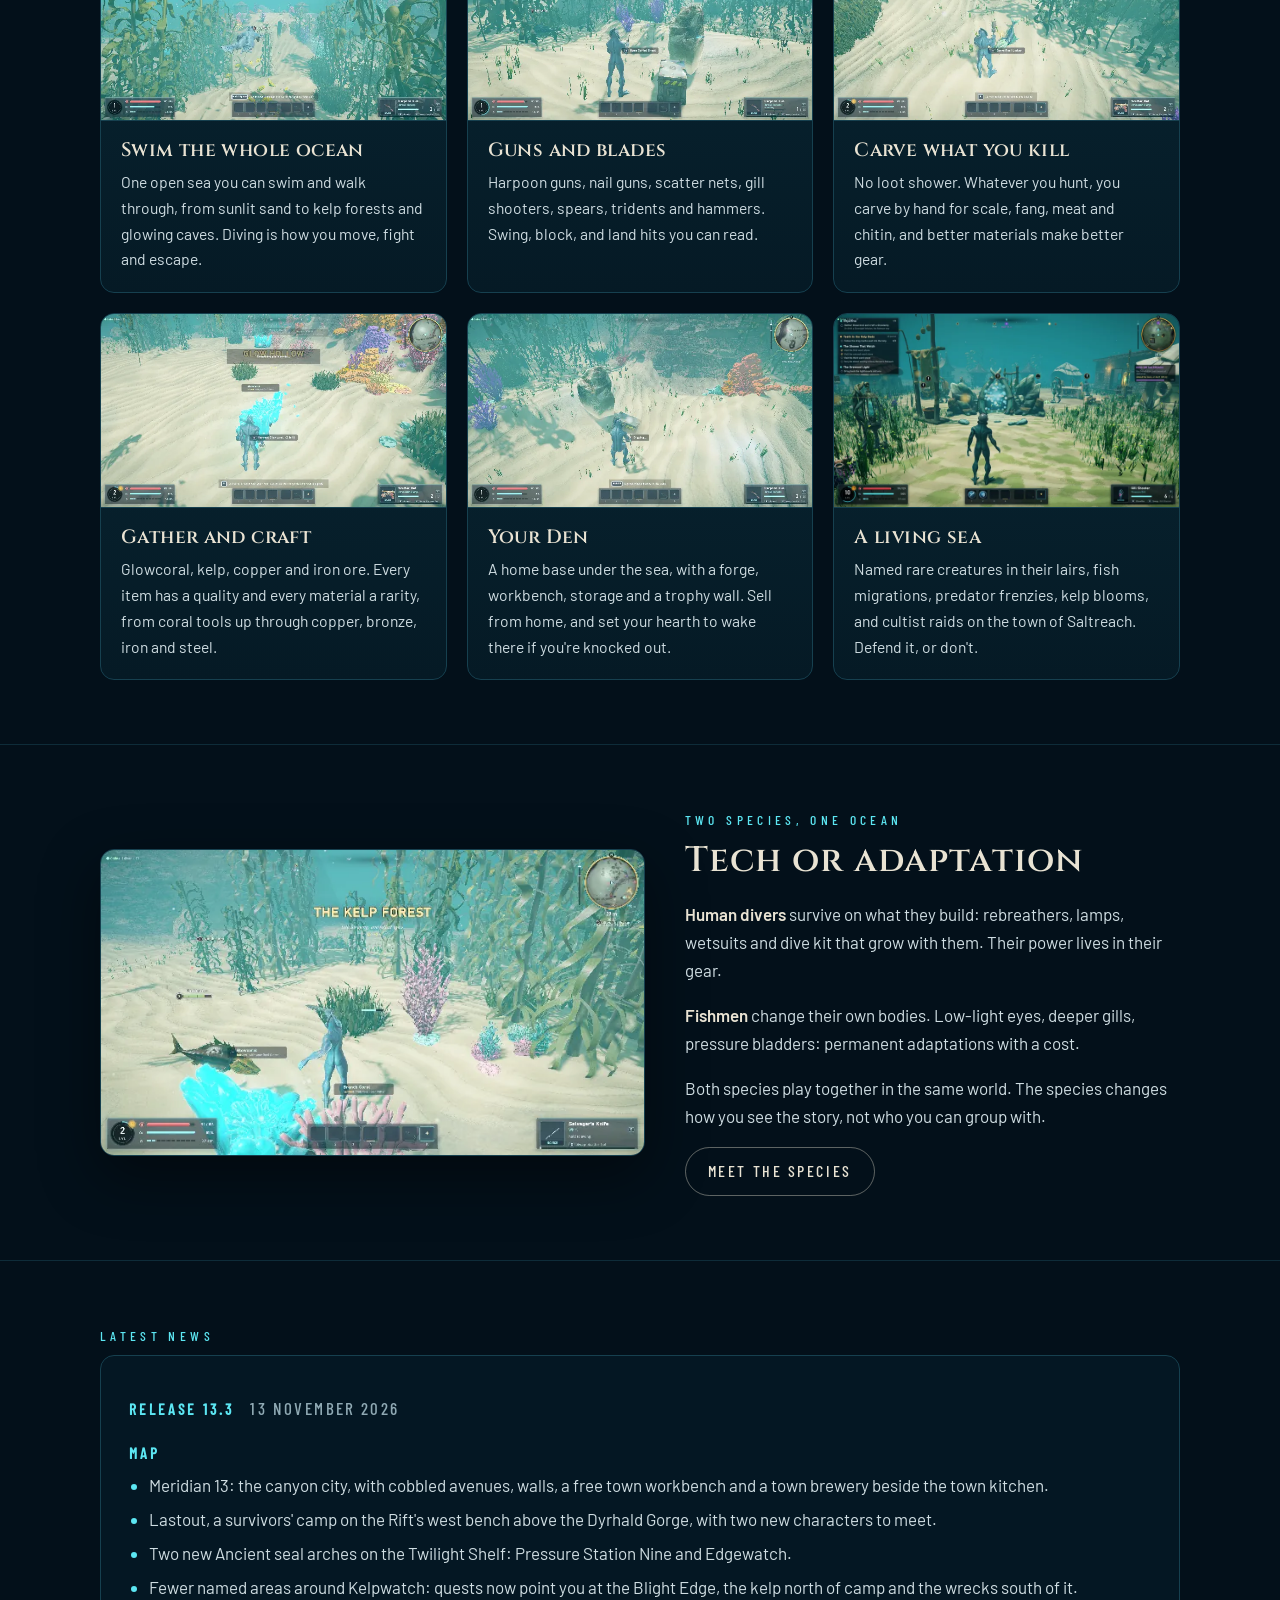
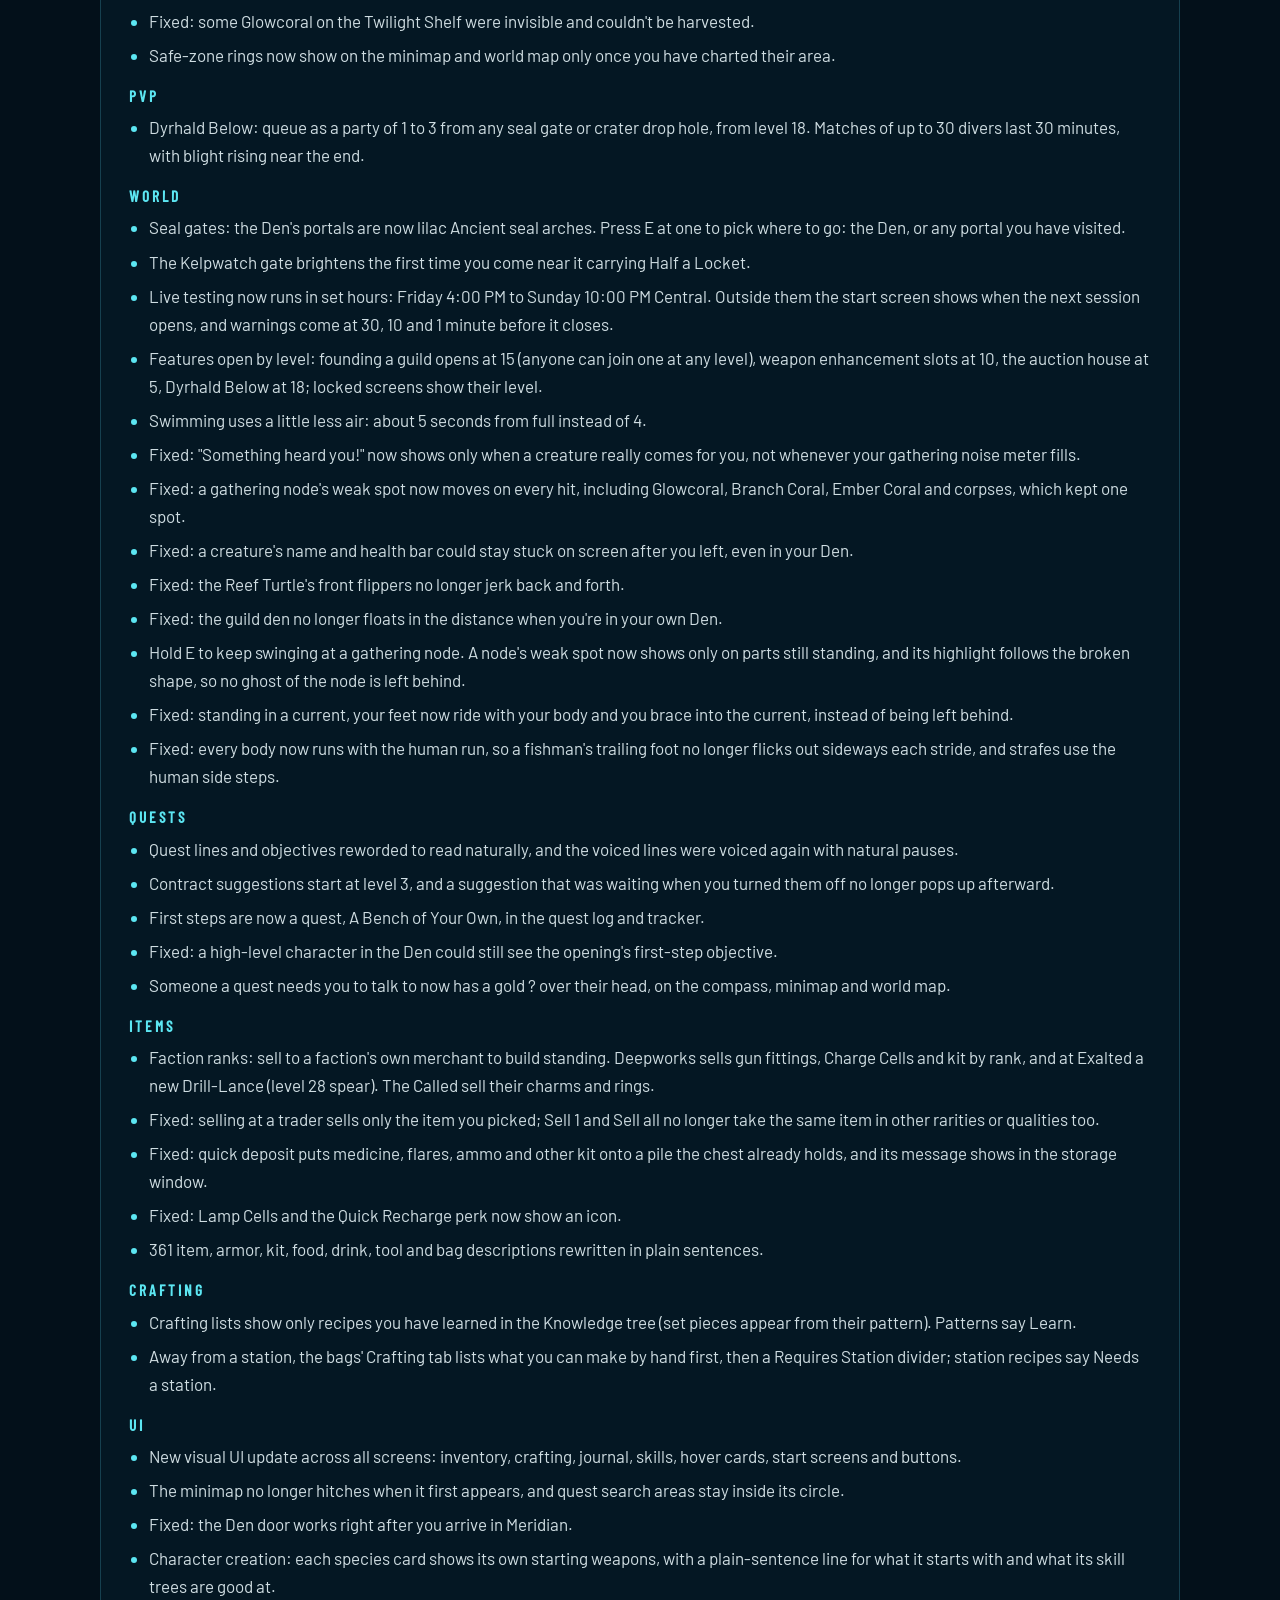
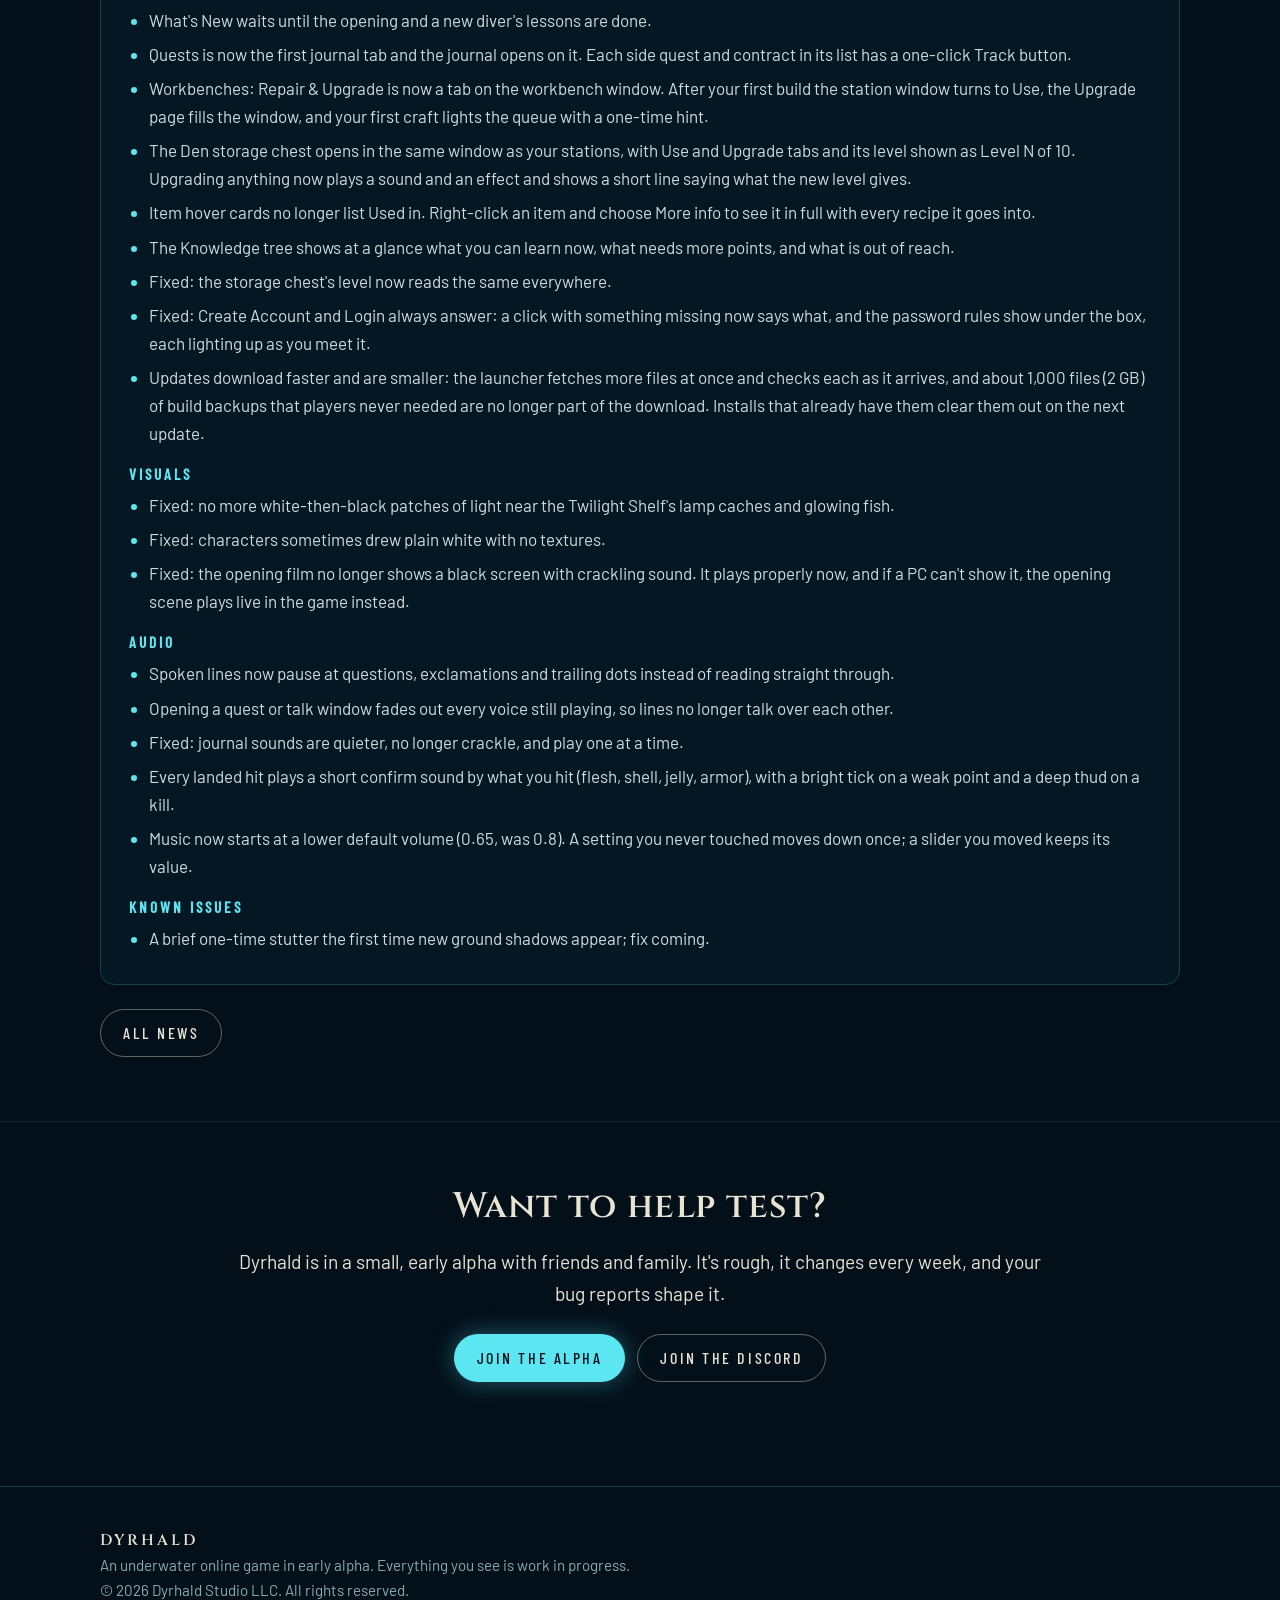
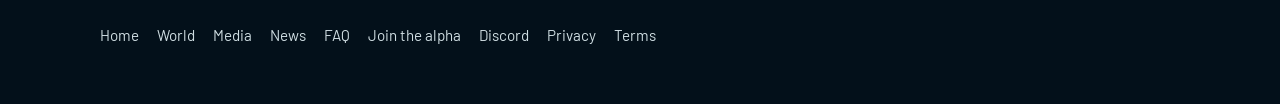
==== commit efec5b30: "Website: Release 13.3 news" ====
--- a/index.html
+++ b/index.html
@@ -131,8 +131,8 @@
     <div class="wrap">
       <p class="eyebrow">Latest news</p>
       <!-- LATEST:START -->
-<article class="release" id="release-13-2">
-  <header><h3>Release 13.2</h3><time datetime="2026-11-13">13 November 2026</time></header>
+<article class="release" id="release-13-3">
+  <header><h3>Release 13.3</h3><time datetime="2026-11-13">13 November 2026</time></header>
   <h3 class="map">Map</h3>
   <ul>
     <li>Meridian 13: the canyon city, with cobbled avenues, walls, a free town workbench and a town brewery beside the town kitchen.</li>
@@ -140,6 +140,7 @@
     <li>Two new Ancient seal arches on the Twilight Shelf: Pressure Station Nine and Edgewatch.</li>
     <li>Fewer named areas around Kelpwatch: quests now point you at the Blight Edge, the kelp north of camp and the wrecks south of it.</li>
     <li>Fixed: some Glowcoral on the Twilight Shelf were invisible and couldn&#x27;t be harvested.</li>
+    <li>Safe-zone rings now show on the minimap and world map only once you have charted their area.</li>
   </ul>
   <h3 class="pvp">PvP</h3>
   <ul>
@@ -157,6 +158,9 @@
     <li>Fixed: a creature&#x27;s name and health bar could stay stuck on screen after you left, even in your Den.</li>
     <li>Fixed: the Reef Turtle&#x27;s front flippers no longer jerk back and forth.</li>
     <li>Fixed: the guild den no longer floats in the distance when you&#x27;re in your own Den.</li>
+    <li>Hold E to keep swinging at a gathering node. A node&#x27;s weak spot now shows only on parts still standing, and its highlight follows the broken shape, so no ghost of the node is left behind.</li>
+    <li>Fixed: standing in a current, your feet now ride with your body and you brace into the current, instead of being left behind.</li>
+    <li>Fixed: every body now runs with the human run, so a fishman&#x27;s trailing foot no longer flicks out sideways each stride, and strafes use the human side steps.</li>
   </ul>
   <h3 class="quests">Quests</h3>
   <ul>
@@ -164,6 +168,7 @@
     <li>Contract suggestions start at level 3, and a suggestion that was waiting when you turned them off no longer pops up afterward.</li>
     <li>First steps are now a quest, A Bench of Your Own, in the quest log and tracker.</li>
     <li>Fixed: a high-level character in the Den could still see the opening&#x27;s first-step objective.</li>
+    <li>Someone a quest needs you to talk to now has a gold ? over their head, on the compass, minimap and world map.</li>
   </ul>
   <h3 class="items">Items</h3>
   <ul>
@@ -191,6 +196,8 @@
     <li>Item hover cards no longer list Used in. Right-click an item and choose More info to see it in full with every recipe it goes into.</li>
     <li>The Knowledge tree shows at a glance what you can learn now, what needs more points, and what is out of reach.</li>
     <li>Fixed: the storage chest&#x27;s level now reads the same everywhere.</li>
+    <li>Fixed: Create Account and Login always answer: a click with something missing now says what, and the password rules show under the box, each lighting up as you meet it.</li>
+    <li>Updates download faster and are smaller: the launcher fetches more files at once and checks each as it arrives, and about 1,000 files (2 GB) of build backups that players never needed are no longer part of the download. Installs that already have them clear them out on the next update.</li>
   </ul>
   <h3 class="visuals">Visuals</h3>
   <ul>
@@ -203,6 +210,8 @@
     <li>Spoken lines now pause at questions, exclamations and trailing dots instead of reading straight through.</li>
     <li>Opening a quest or talk window fades out every voice still playing, so lines no longer talk over each other.</li>
     <li>Fixed: journal sounds are quieter, no longer crackle, and play one at a time.</li>
+    <li>Every landed hit plays a short confirm sound by what you hit (flesh, shell, jelly, armor), with a bright tick on a weak point and a deep thud on a kill.</li>
+    <li>Music now starts at a lower default volume (0.65, was 0.8). A setting you never touched moves down once; a slider you moved keeps its value.</li>
   </ul>
   <h3 class="known issues">Known issues</h3>
   <ul>
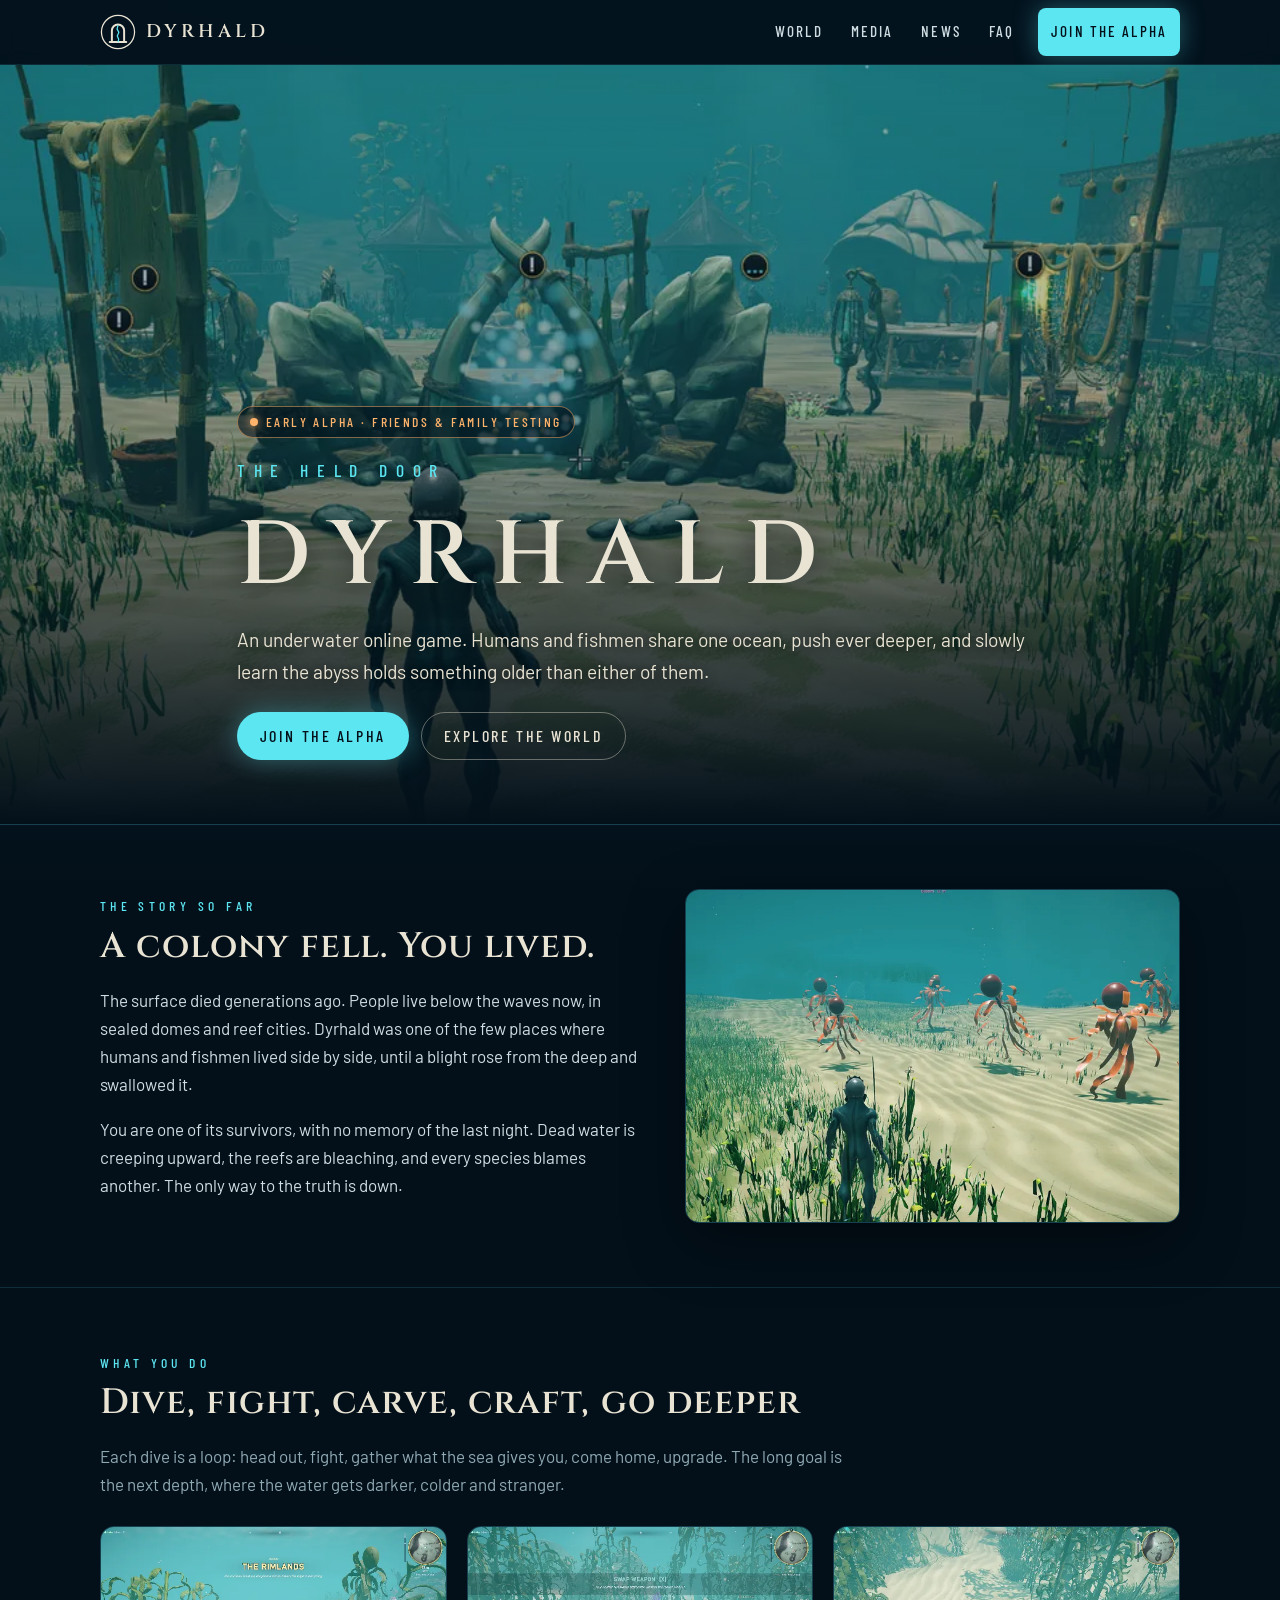
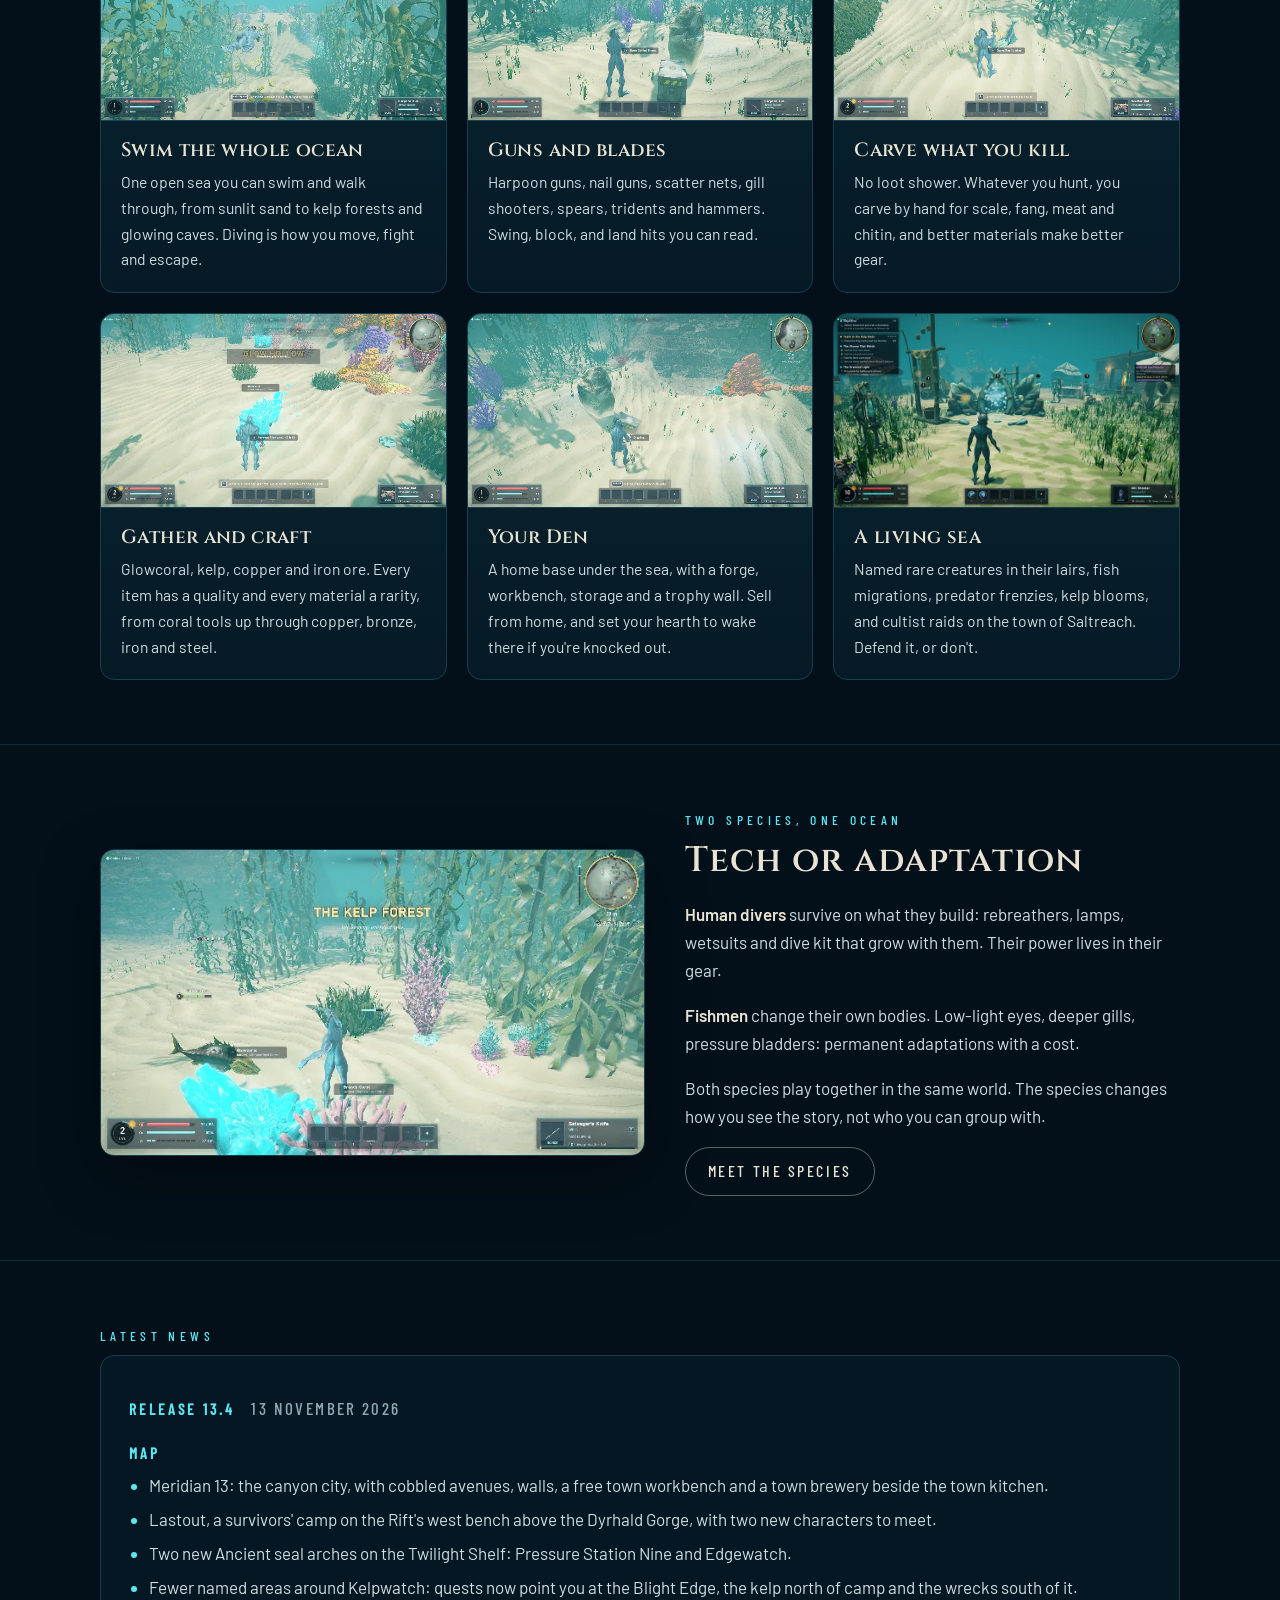
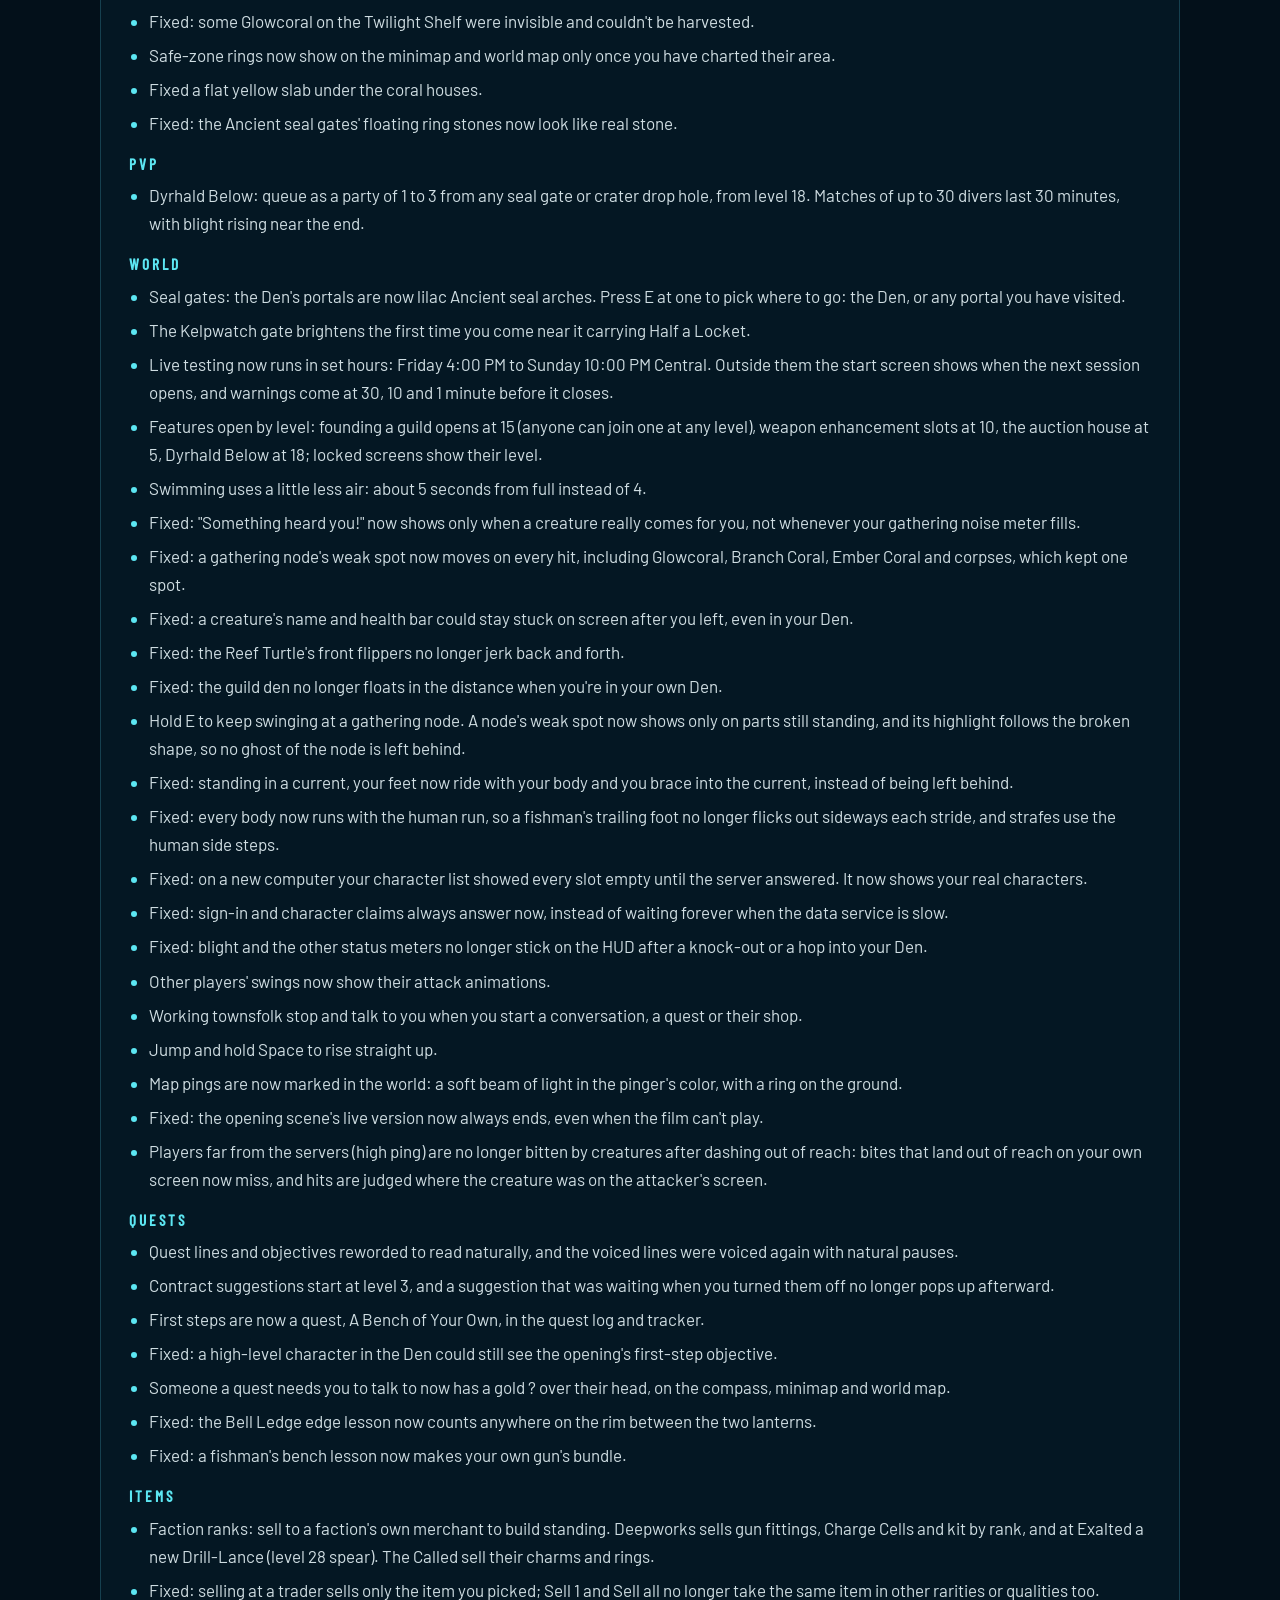
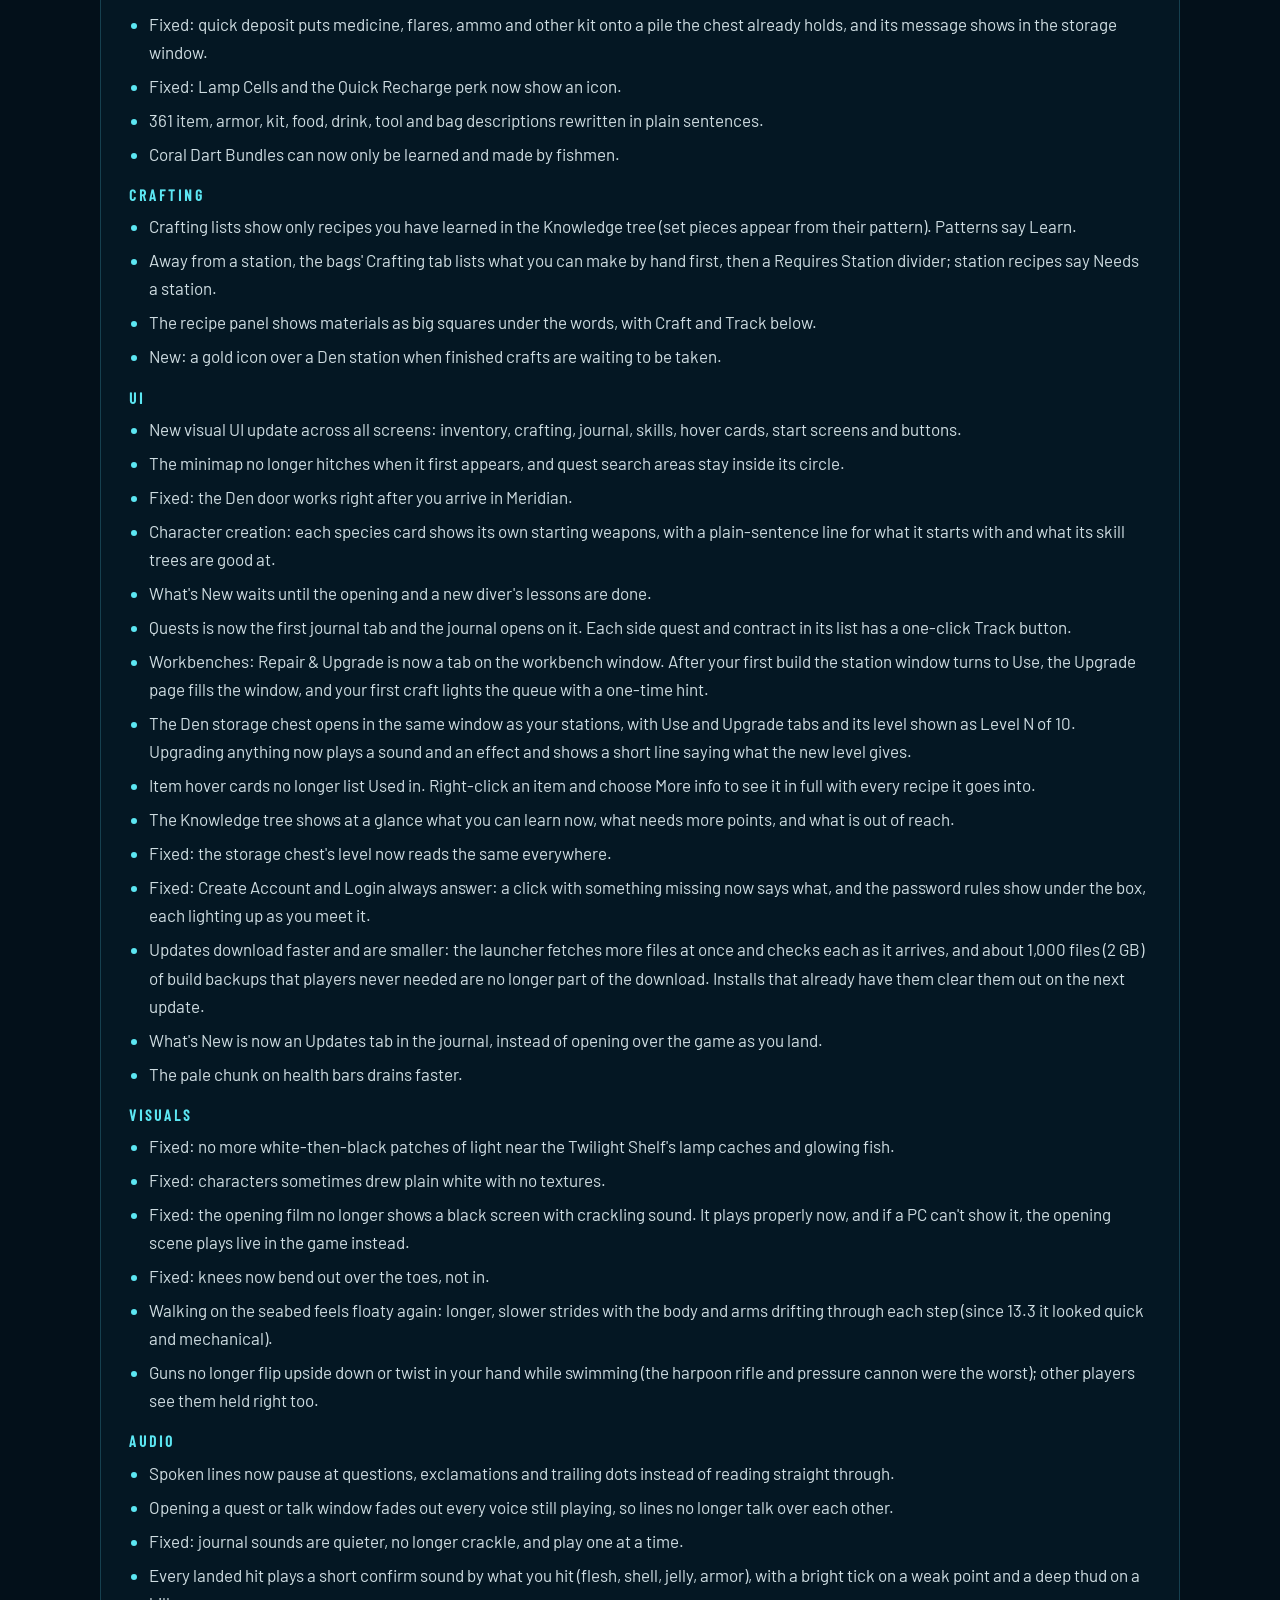
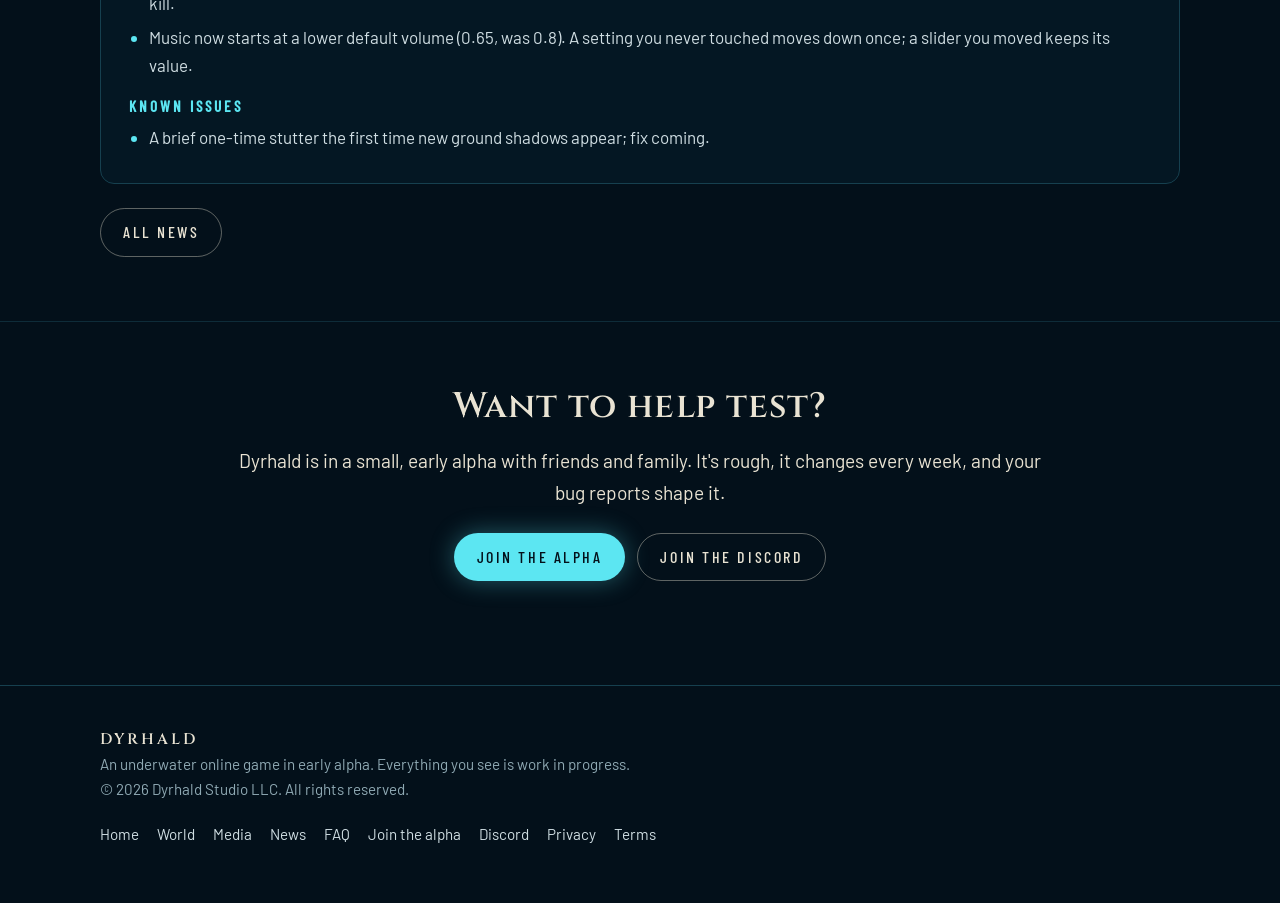
==== commit ac6c6f95: "Website: Release 13.4 news" ====
--- a/index.html
+++ b/index.html
@@ -131,8 +131,8 @@
     <div class="wrap">
       <p class="eyebrow">Latest news</p>
       <!-- LATEST:START -->
-<article class="release" id="release-13-3">
-  <header><h3>Release 13.3</h3><time datetime="2026-11-13">13 November 2026</time></header>
+<article class="release" id="release-13-4">
+  <header><h3>Release 13.4</h3><time datetime="2026-11-13">13 November 2026</time></header>
   <h3 class="map">Map</h3>
   <ul>
     <li>Meridian 13: the canyon city, with cobbled avenues, walls, a free town workbench and a town brewery beside the town kitchen.</li>
@@ -141,6 +141,8 @@
     <li>Fewer named areas around Kelpwatch: quests now point you at the Blight Edge, the kelp north of camp and the wrecks south of it.</li>
     <li>Fixed: some Glowcoral on the Twilight Shelf were invisible and couldn&#x27;t be harvested.</li>
     <li>Safe-zone rings now show on the minimap and world map only once you have charted their area.</li>
+    <li>Fixed a flat yellow slab under the coral houses.</li>
+    <li>Fixed: the Ancient seal gates&#x27; floating ring stones now look like real stone.</li>
   </ul>
   <h3 class="pvp">PvP</h3>
   <ul>
@@ -161,6 +163,15 @@
     <li>Hold E to keep swinging at a gathering node. A node&#x27;s weak spot now shows only on parts still standing, and its highlight follows the broken shape, so no ghost of the node is left behind.</li>
     <li>Fixed: standing in a current, your feet now ride with your body and you brace into the current, instead of being left behind.</li>
     <li>Fixed: every body now runs with the human run, so a fishman&#x27;s trailing foot no longer flicks out sideways each stride, and strafes use the human side steps.</li>
+    <li>Fixed: on a new computer your character list showed every slot empty until the server answered. It now shows your real characters.</li>
+    <li>Fixed: sign-in and character claims always answer now, instead of waiting forever when the data service is slow.</li>
+    <li>Fixed: blight and the other status meters no longer stick on the HUD after a knock-out or a hop into your Den.</li>
+    <li>Other players&#x27; swings now show their attack animations.</li>
+    <li>Working townsfolk stop and talk to you when you start a conversation, a quest or their shop.</li>
+    <li>Jump and hold Space to rise straight up.</li>
+    <li>Map pings are now marked in the world: a soft beam of light in the pinger&#x27;s color, with a ring on the ground.</li>
+    <li>Fixed: the opening scene&#x27;s live version now always ends, even when the film can&#x27;t play.</li>
+    <li>Players far from the servers (high ping) are no longer bitten by creatures after dashing out of reach: bites that land out of reach on your own screen now miss, and hits are judged where the creature was on the attacker&#x27;s screen.</li>
   </ul>
   <h3 class="quests">Quests</h3>
   <ul>
@@ -169,6 +180,8 @@
     <li>First steps are now a quest, A Bench of Your Own, in the quest log and tracker.</li>
     <li>Fixed: a high-level character in the Den could still see the opening&#x27;s first-step objective.</li>
     <li>Someone a quest needs you to talk to now has a gold ? over their head, on the compass, minimap and world map.</li>
+    <li>Fixed: the Bell Ledge edge lesson now counts anywhere on the rim between the two lanterns.</li>
+    <li>Fixed: a fishman&#x27;s bench lesson now makes your own gun&#x27;s bundle.</li>
   </ul>
   <h3 class="items">Items</h3>
   <ul>
@@ -177,11 +190,14 @@
     <li>Fixed: quick deposit puts medicine, flares, ammo and other kit onto a pile the chest already holds, and its message shows in the storage window.</li>
     <li>Fixed: Lamp Cells and the Quick Recharge perk now show an icon.</li>
     <li>361 item, armor, kit, food, drink, tool and bag descriptions rewritten in plain sentences.</li>
+    <li>Coral Dart Bundles can now only be learned and made by fishmen.</li>
   </ul>
   <h3 class="crafting">Crafting</h3>
   <ul>
     <li>Crafting lists show only recipes you have learned in the Knowledge tree (set pieces appear from their pattern). Patterns say Learn.</li>
     <li>Away from a station, the bags&#x27; Crafting tab lists what you can make by hand first, then a Requires Station divider; station recipes say Needs a station.</li>
+    <li>The recipe panel shows materials as big squares under the words, with Craft and Track below.</li>
+    <li>New: a gold icon over a Den station when finished crafts are waiting to be taken.</li>
   </ul>
   <h3 class="ui">UI</h3>
   <ul>
@@ -198,12 +214,17 @@
     <li>Fixed: the storage chest&#x27;s level now reads the same everywhere.</li>
     <li>Fixed: Create Account and Login always answer: a click with something missing now says what, and the password rules show under the box, each lighting up as you meet it.</li>
     <li>Updates download faster and are smaller: the launcher fetches more files at once and checks each as it arrives, and about 1,000 files (2 GB) of build backups that players never needed are no longer part of the download. Installs that already have them clear them out on the next update.</li>
+    <li>What&#x27;s New is now an Updates tab in the journal, instead of opening over the game as you land.</li>
+    <li>The pale chunk on health bars drains faster.</li>
   </ul>
   <h3 class="visuals">Visuals</h3>
   <ul>
     <li>Fixed: no more white-then-black patches of light near the Twilight Shelf&#x27;s lamp caches and glowing fish.</li>
     <li>Fixed: characters sometimes drew plain white with no textures.</li>
     <li>Fixed: the opening film no longer shows a black screen with crackling sound. It plays properly now, and if a PC can&#x27;t show it, the opening scene plays live in the game instead.</li>
+    <li>Fixed: knees now bend out over the toes, not in.</li>
+    <li>Walking on the seabed feels floaty again: longer, slower strides with the body and arms drifting through each step (since 13.3 it looked quick and mechanical).</li>
+    <li>Guns no longer flip upside down or twist in your hand while swimming (the harpoon rifle and pressure cannon were the worst); other players see them held right too.</li>
   </ul>
   <h3 class="audio">Audio</h3>
   <ul>
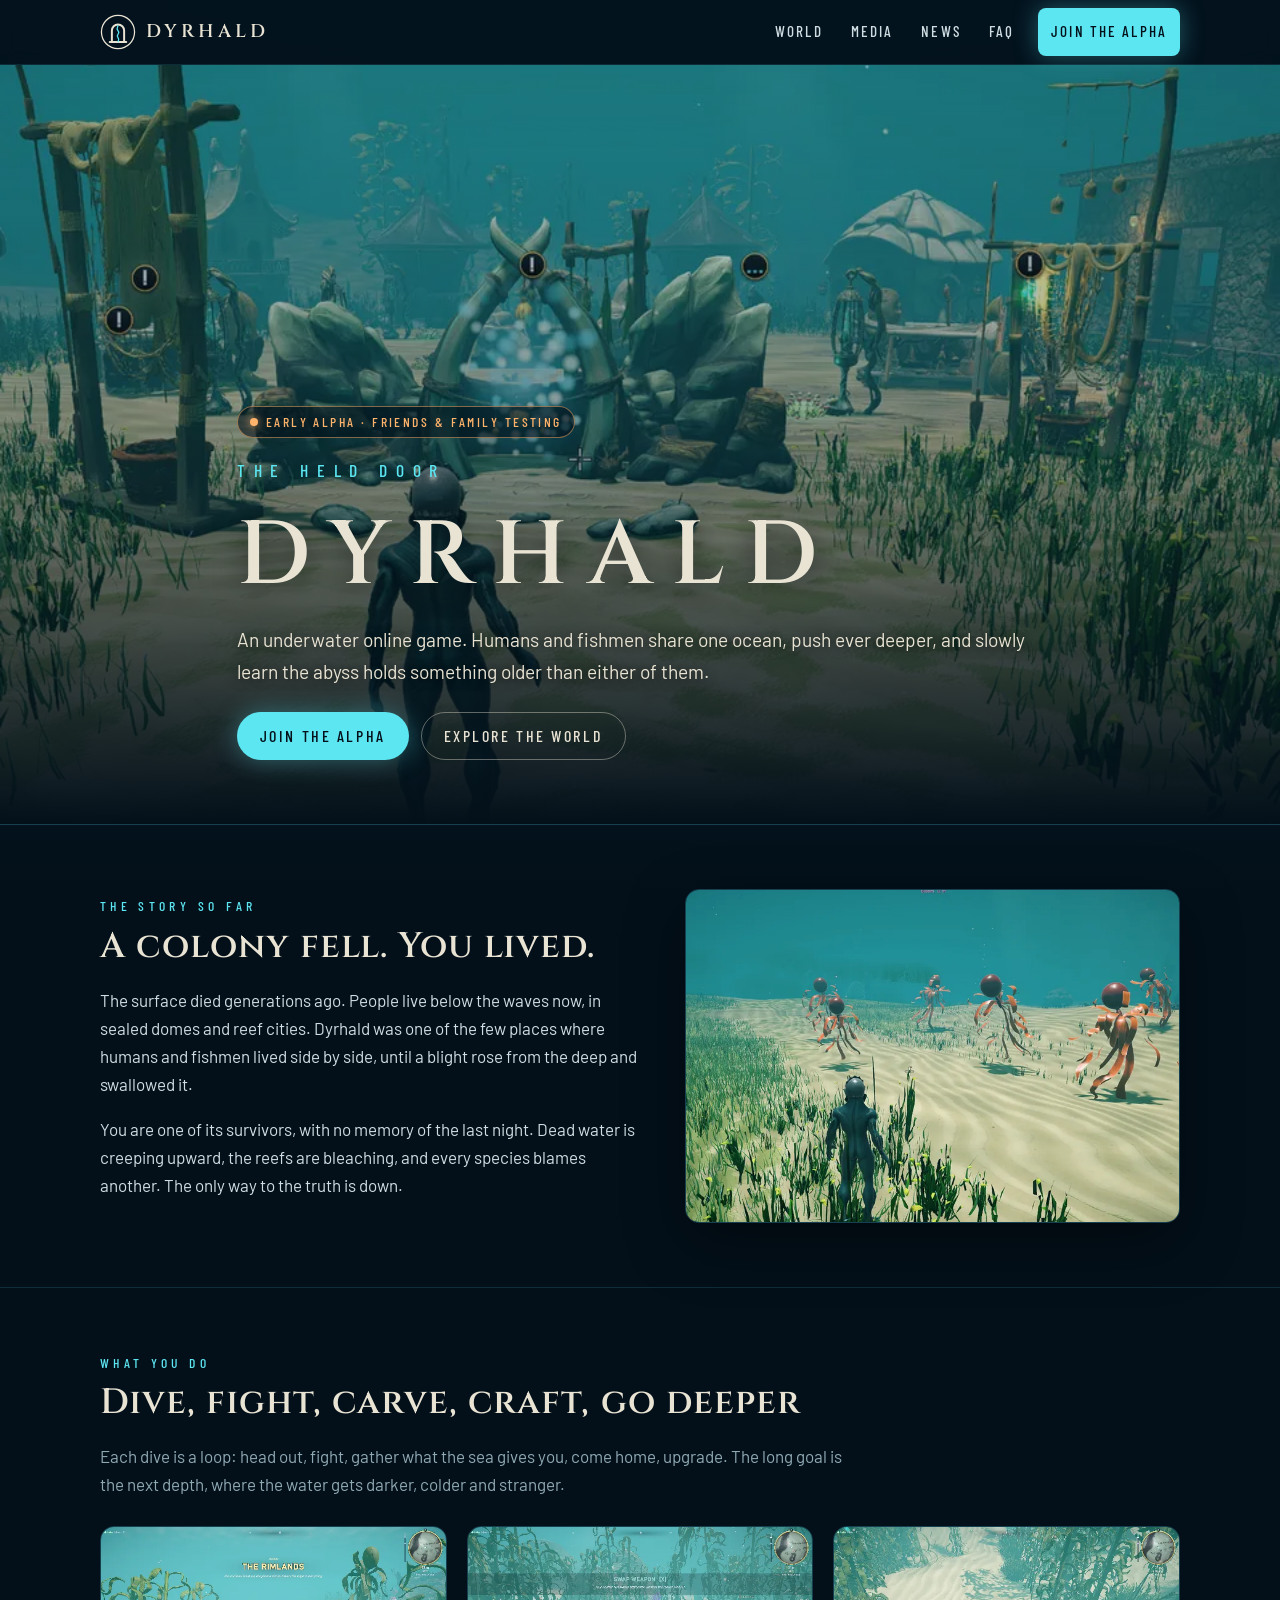
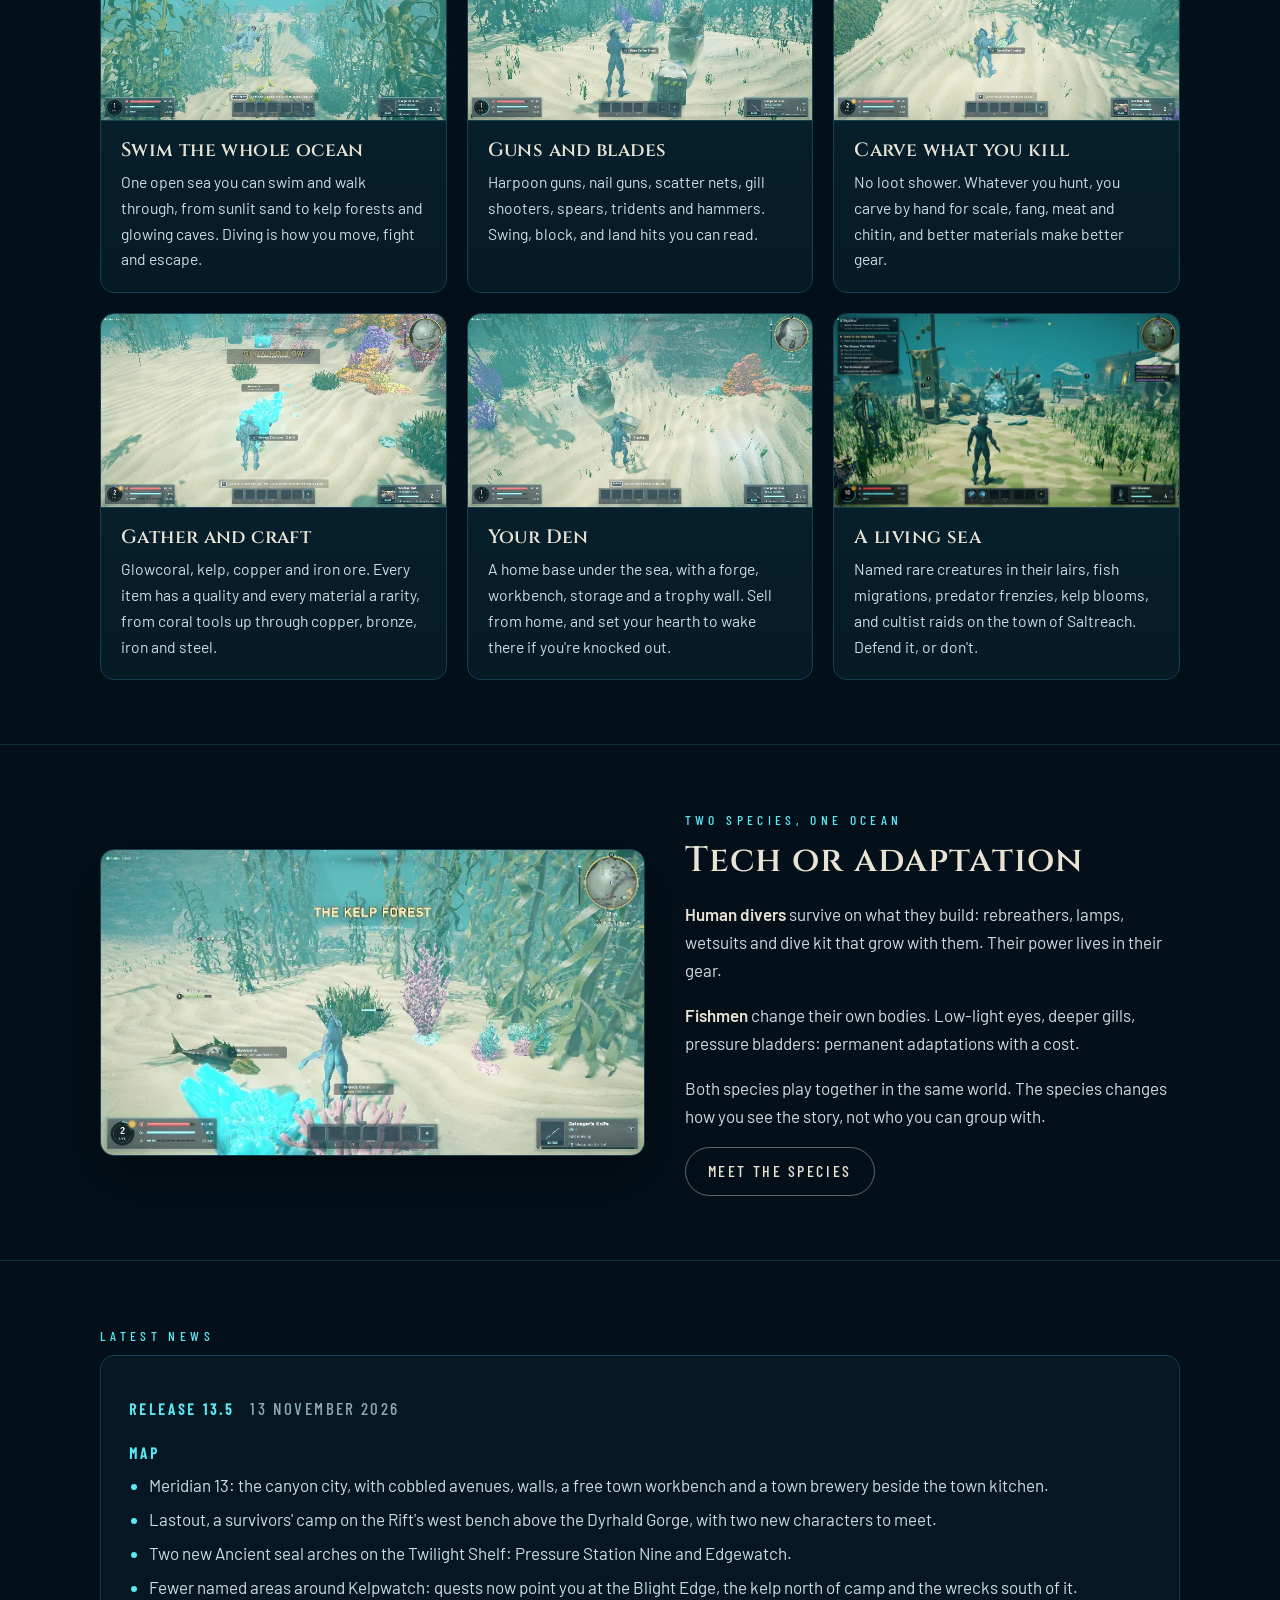
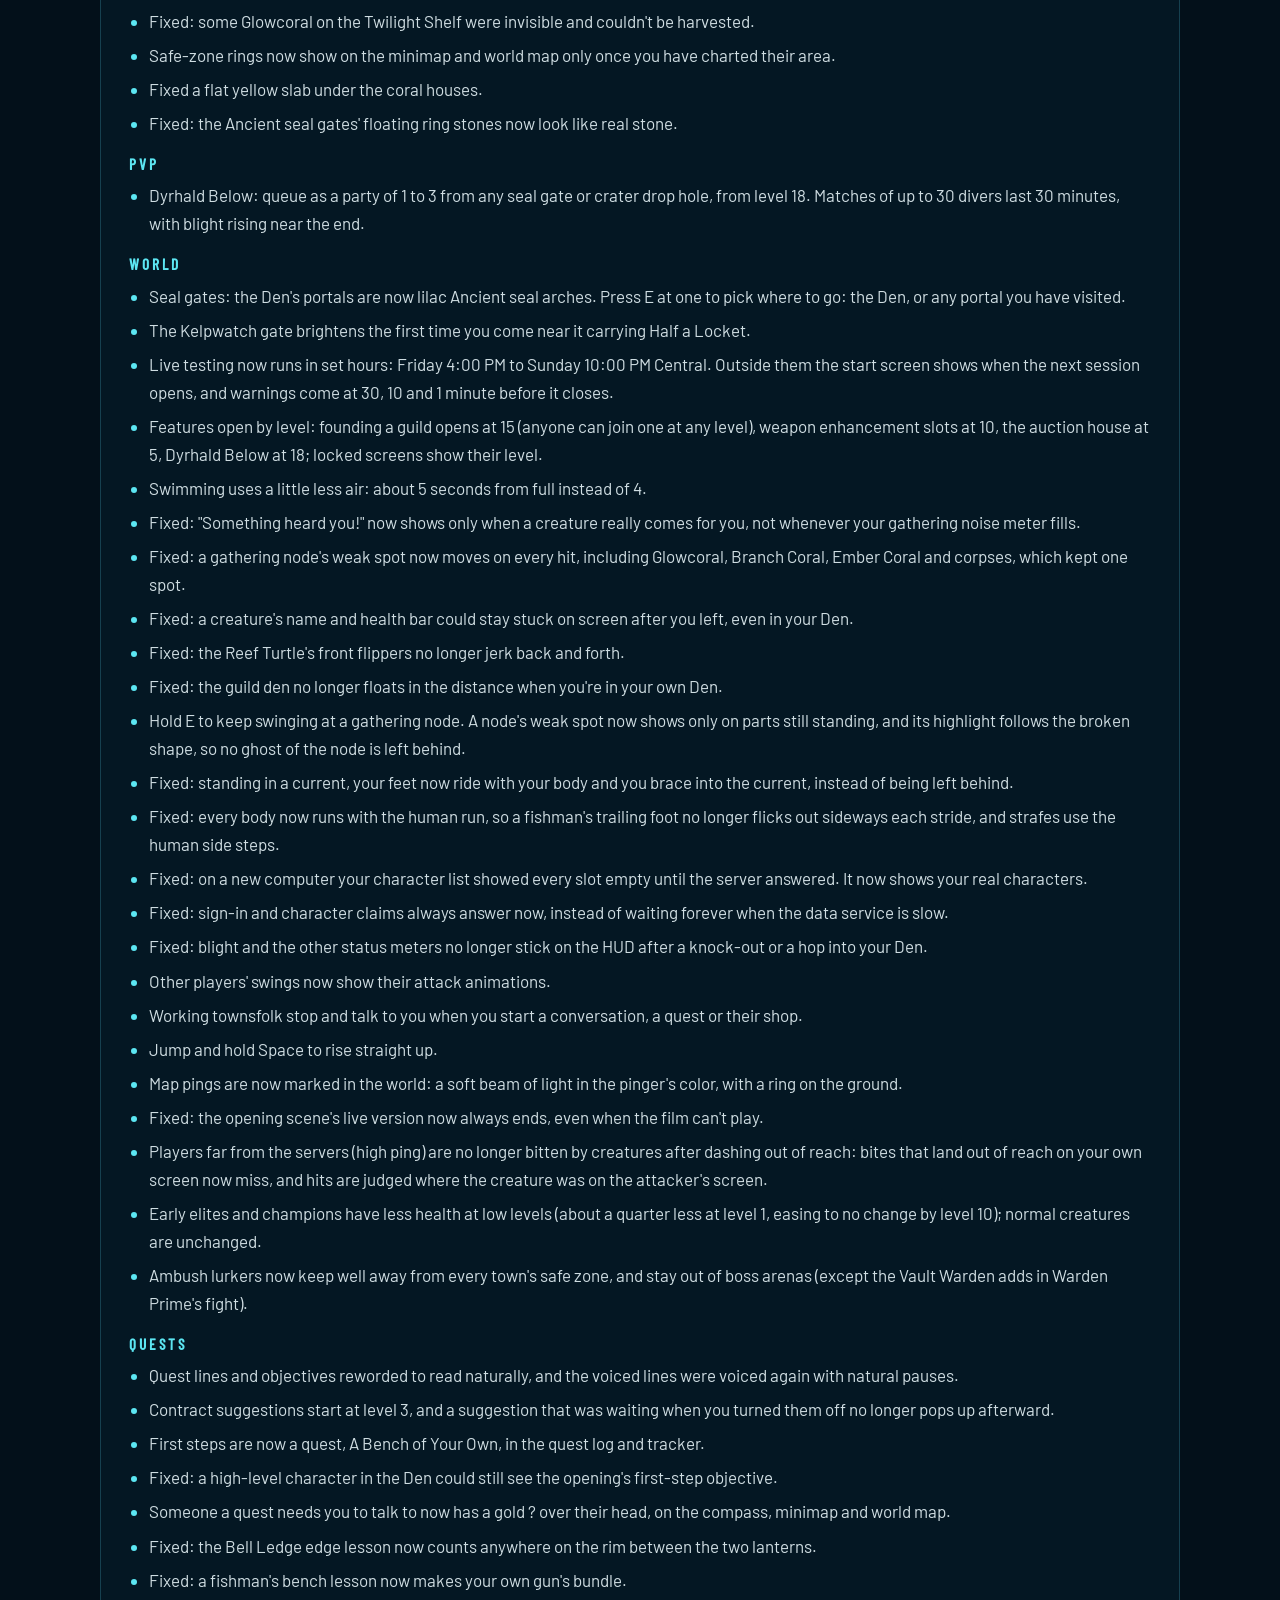
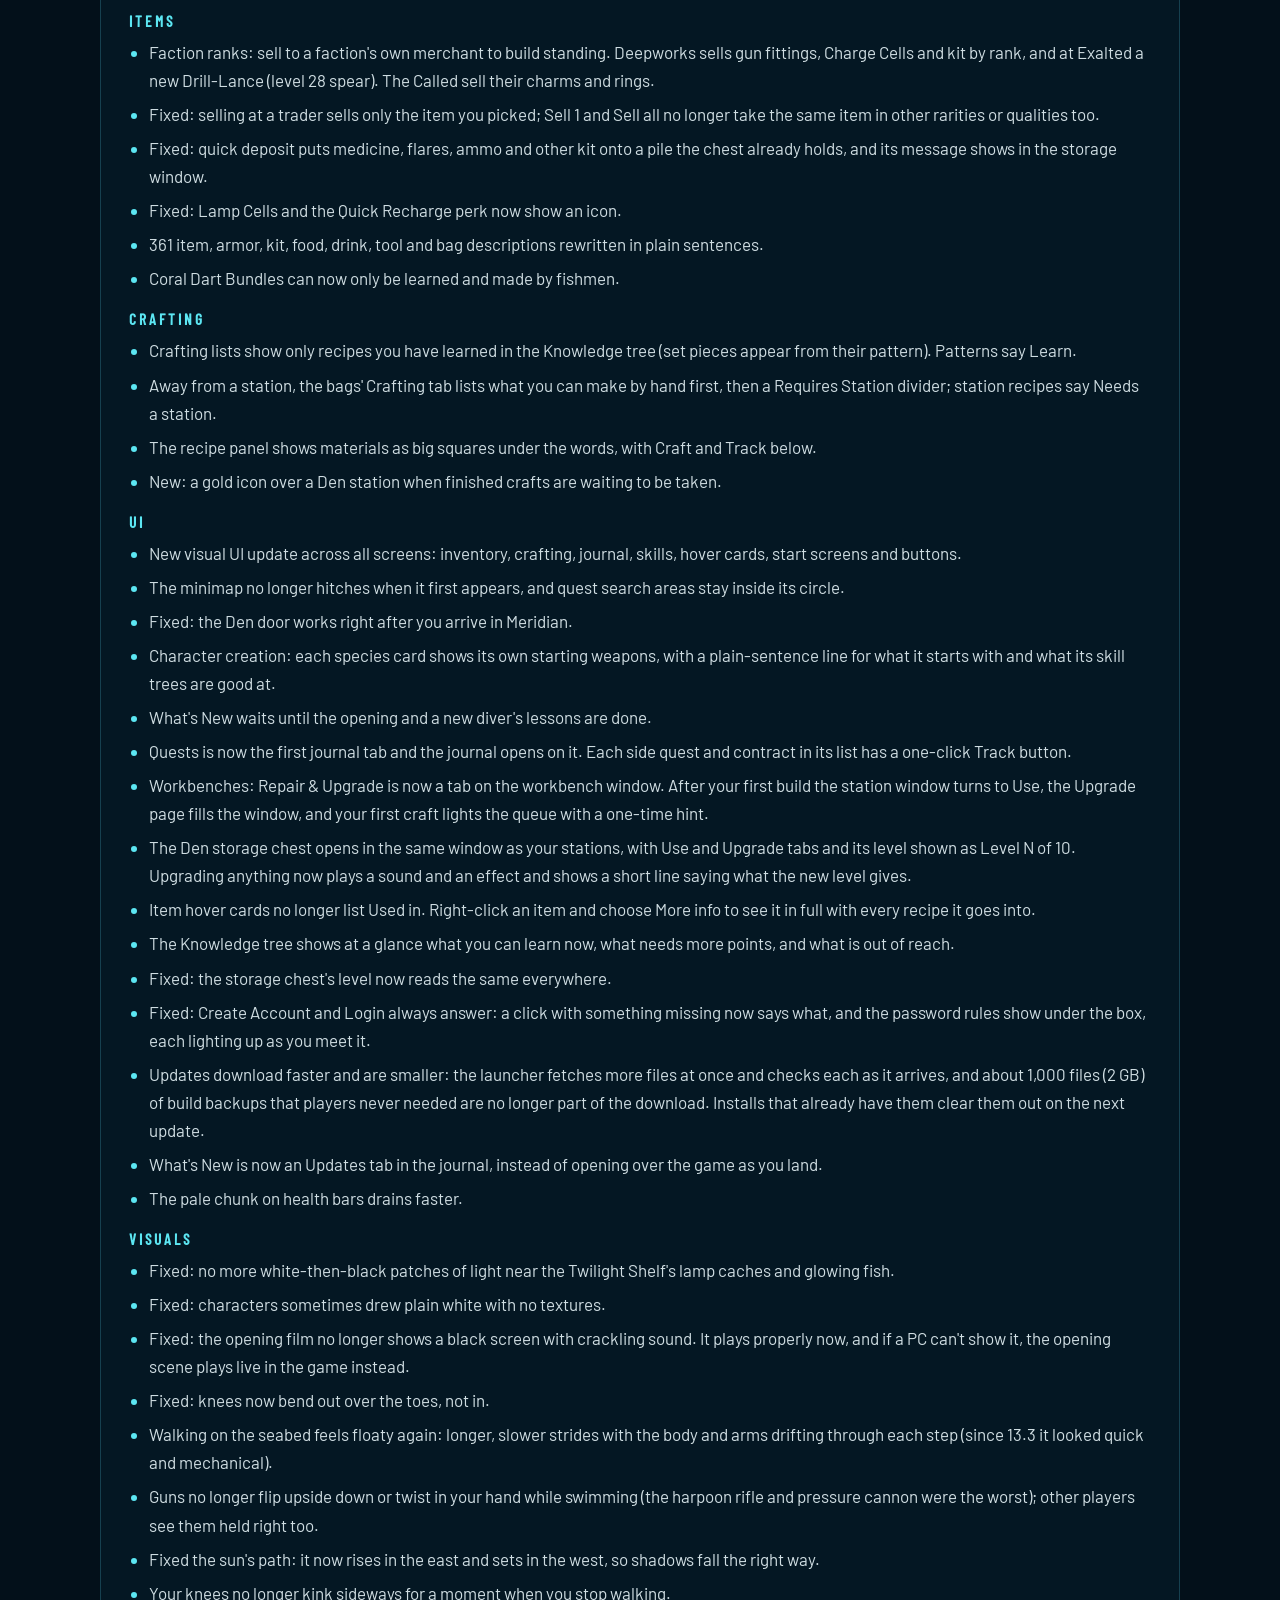
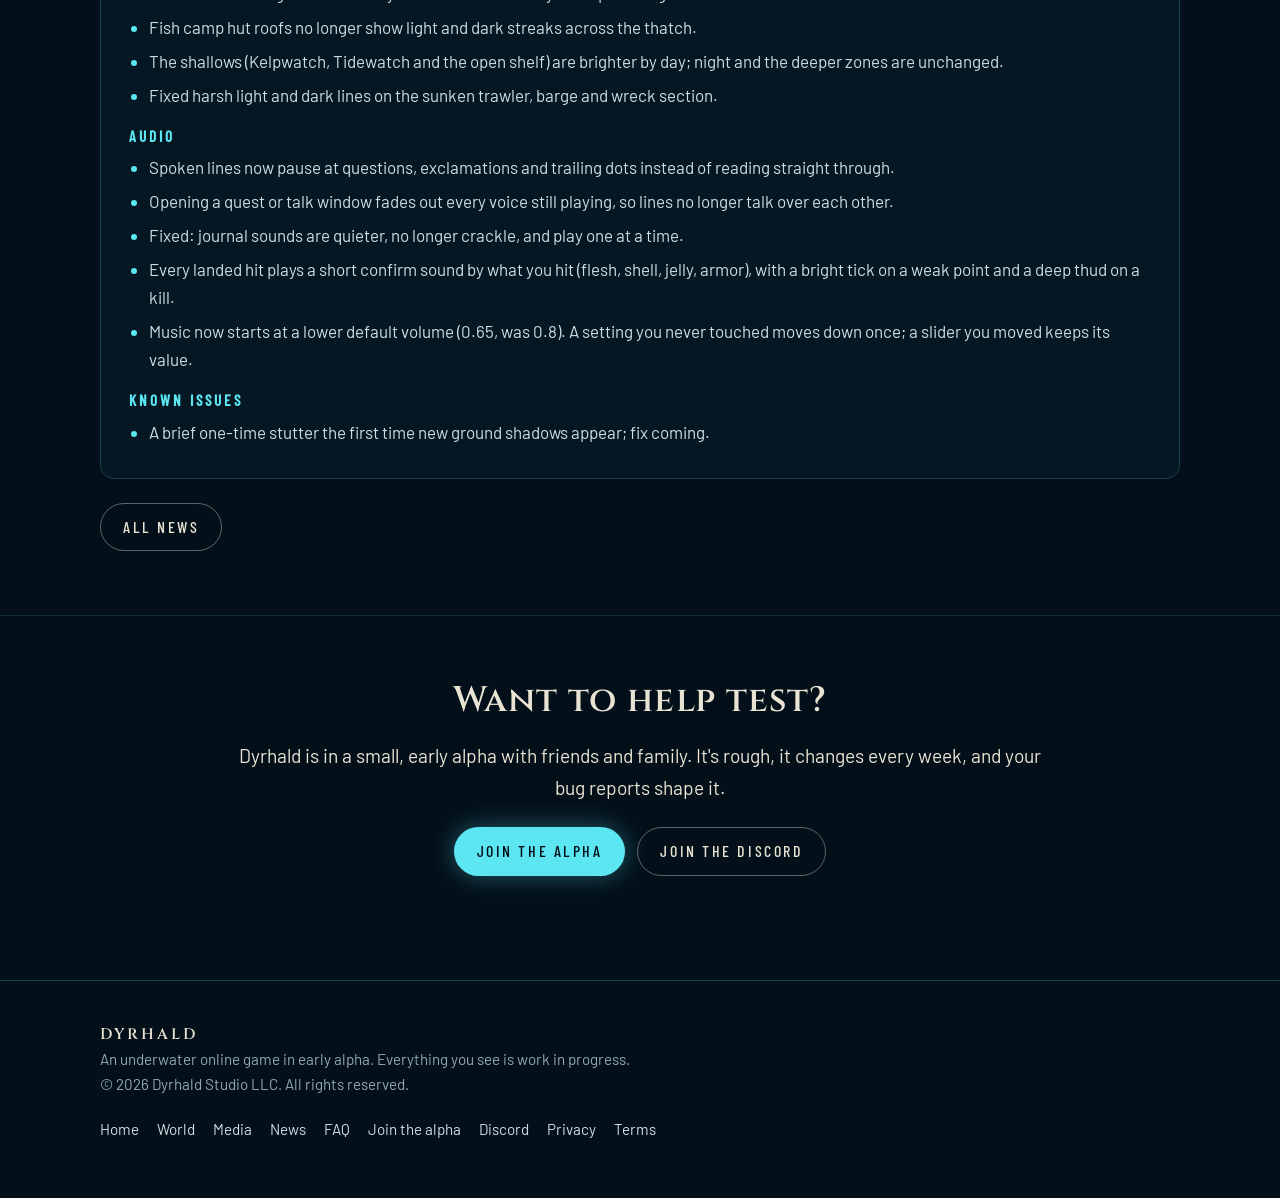
==== commit a2eada61: "Website: Release 13.5 news" ====
--- a/index.html
+++ b/index.html
@@ -131,8 +131,8 @@
     <div class="wrap">
       <p class="eyebrow">Latest news</p>
       <!-- LATEST:START -->
-<article class="release" id="release-13-4">
-  <header><h3>Release 13.4</h3><time datetime="2026-11-13">13 November 2026</time></header>
+<article class="release" id="release-13-5">
+  <header><h3>Release 13.5</h3><time datetime="2026-11-13">13 November 2026</time></header>
   <h3 class="map">Map</h3>
   <ul>
     <li>Meridian 13: the canyon city, with cobbled avenues, walls, a free town workbench and a town brewery beside the town kitchen.</li>
@@ -172,6 +172,8 @@
     <li>Map pings are now marked in the world: a soft beam of light in the pinger&#x27;s color, with a ring on the ground.</li>
     <li>Fixed: the opening scene&#x27;s live version now always ends, even when the film can&#x27;t play.</li>
     <li>Players far from the servers (high ping) are no longer bitten by creatures after dashing out of reach: bites that land out of reach on your own screen now miss, and hits are judged where the creature was on the attacker&#x27;s screen.</li>
+    <li>Early elites and champions have less health at low levels (about a quarter less at level 1, easing to no change by level 10); normal creatures are unchanged.</li>
+    <li>Ambush lurkers now keep well away from every town&#x27;s safe zone, and stay out of boss arenas (except the Vault Warden adds in Warden Prime&#x27;s fight).</li>
   </ul>
   <h3 class="quests">Quests</h3>
   <ul>
@@ -225,6 +227,11 @@
     <li>Fixed: knees now bend out over the toes, not in.</li>
     <li>Walking on the seabed feels floaty again: longer, slower strides with the body and arms drifting through each step (since 13.3 it looked quick and mechanical).</li>
     <li>Guns no longer flip upside down or twist in your hand while swimming (the harpoon rifle and pressure cannon were the worst); other players see them held right too.</li>
+    <li>Fixed the sun&#x27;s path: it now rises in the east and sets in the west, so shadows fall the right way.</li>
+    <li>Your knees no longer kink sideways for a moment when you stop walking.</li>
+    <li>Fish camp hut roofs no longer show light and dark streaks across the thatch.</li>
+    <li>The shallows (Kelpwatch, Tidewatch and the open shelf) are brighter by day; night and the deeper zones are unchanged.</li>
+    <li>Fixed harsh light and dark lines on the sunken trawler, barge and wreck section.</li>
   </ul>
   <h3 class="audio">Audio</h3>
   <ul>
